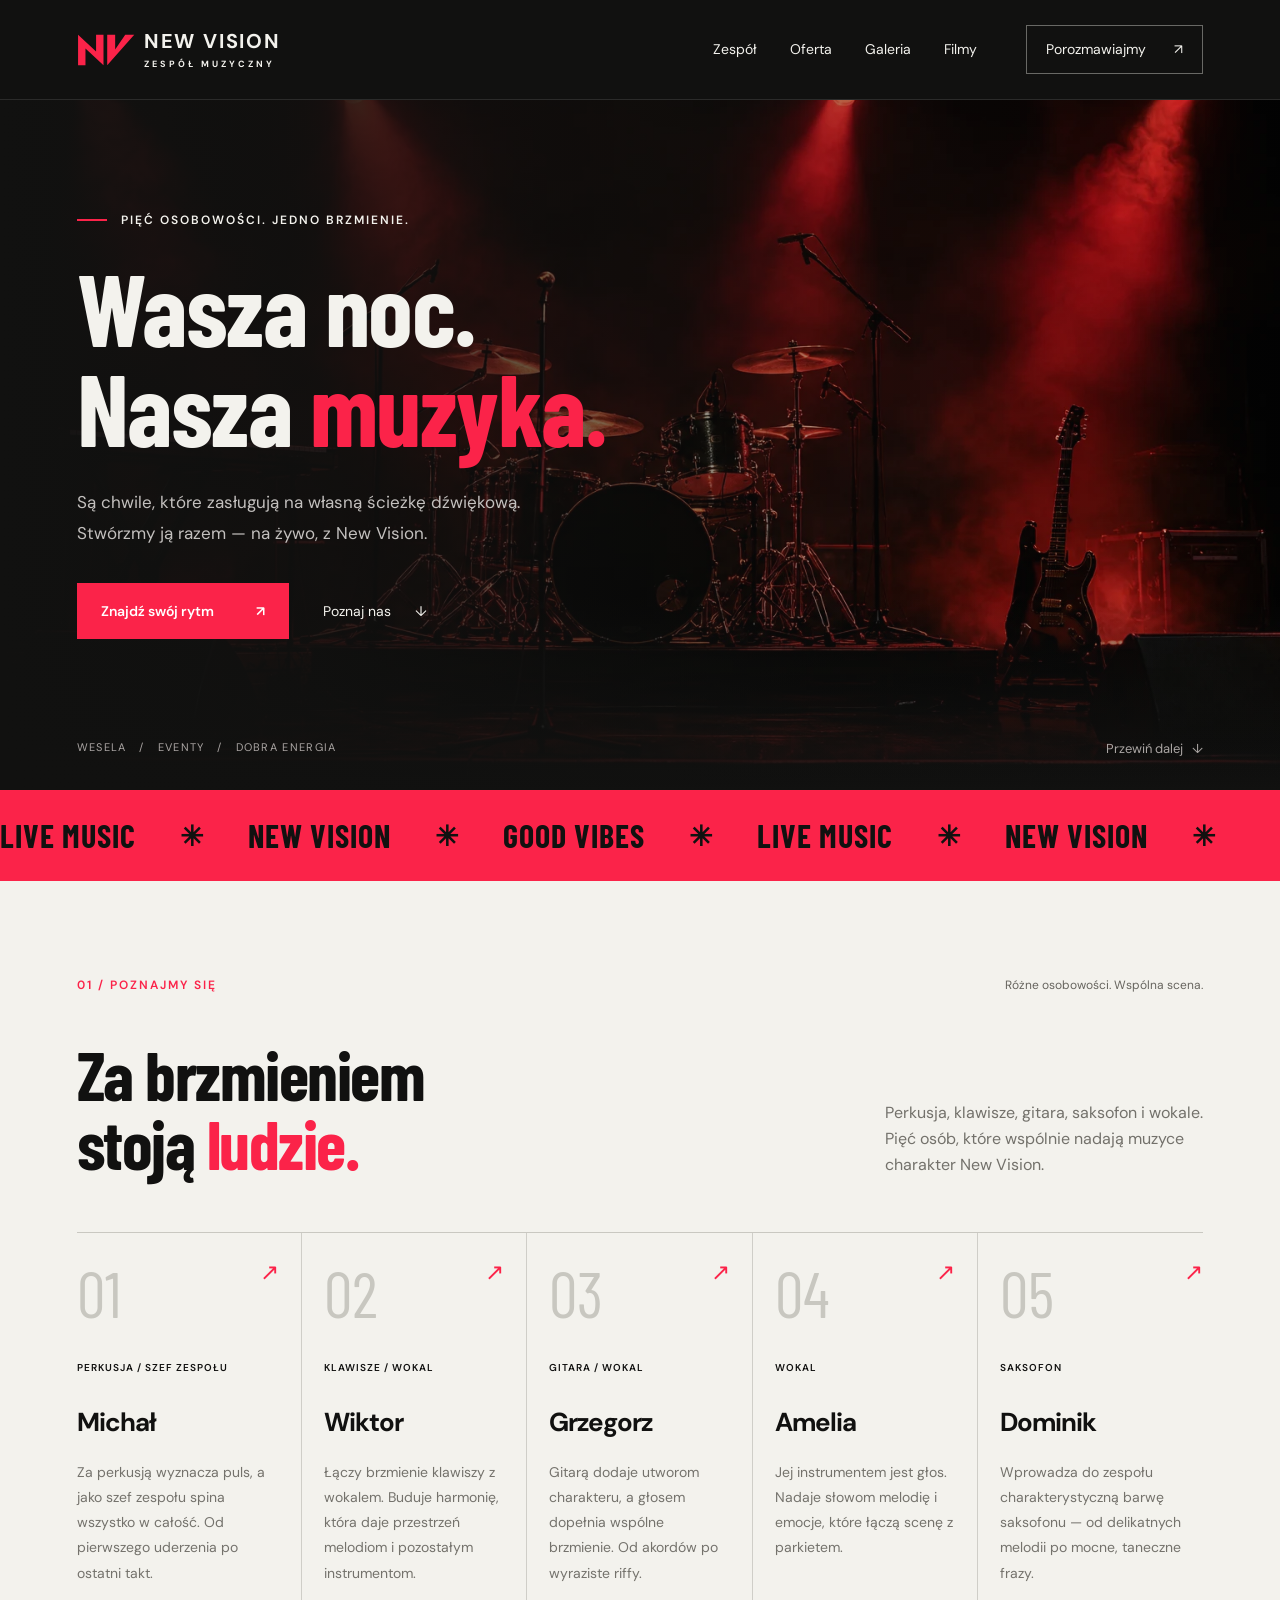
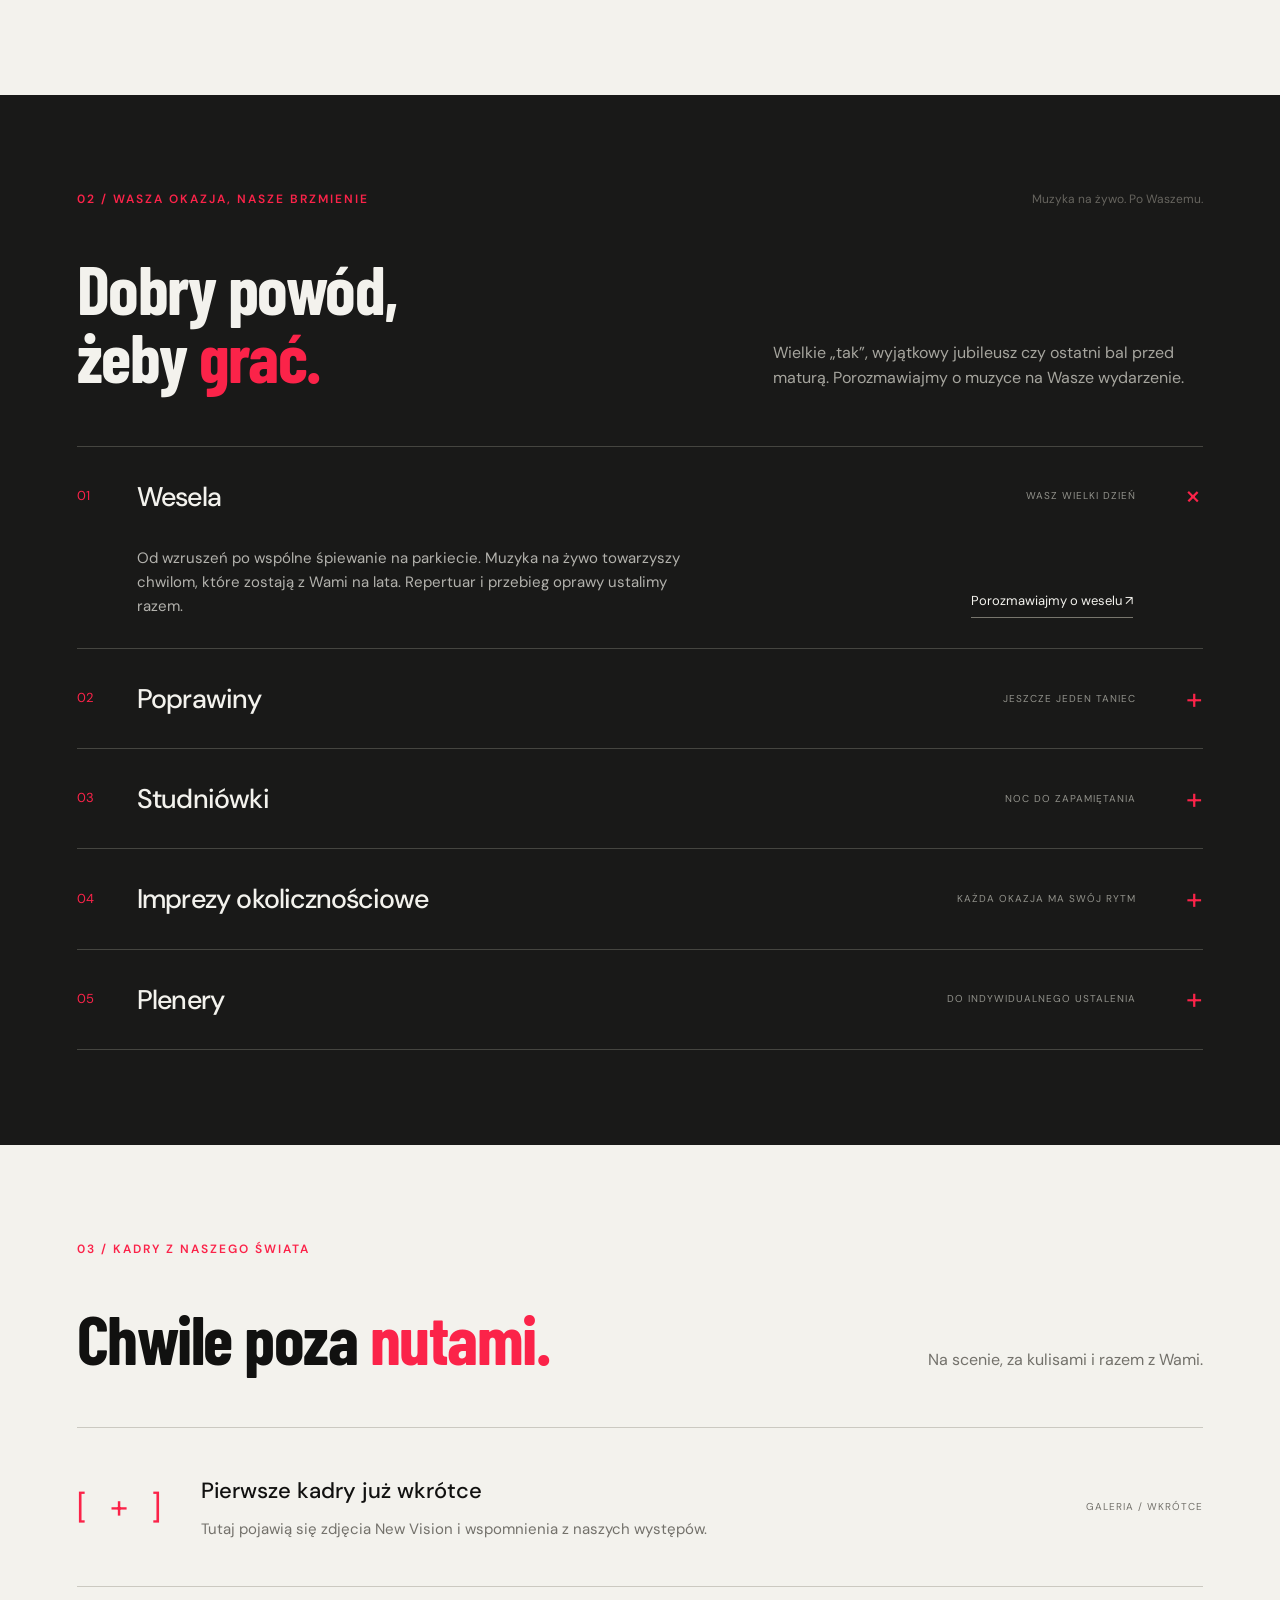
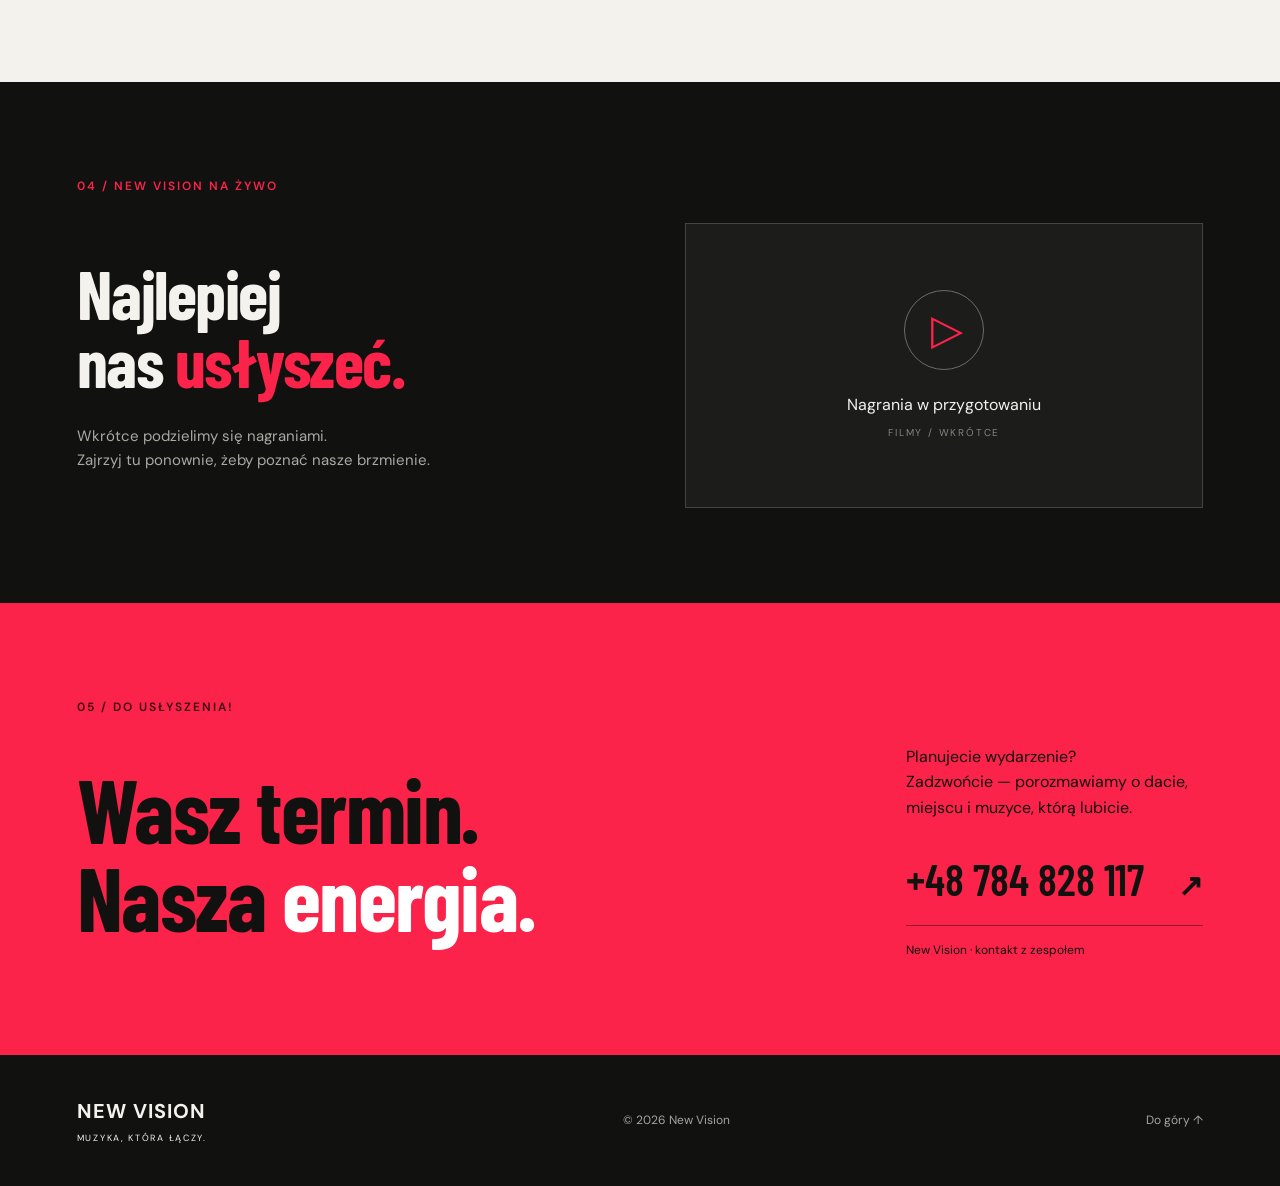
==== nginx/html/newvision/index.html @ 1706fa81 "Update" ====
<!doctype html>
<html lang="pl"><head><meta charset="UTF-8"><meta name="viewport" content="width=device-width,initial-scale=1"><meta name="theme-color" content="#111110"><meta name="description" content="New Vision — pięć osobowości, wspólne brzmienie. Muzyka na żywo na wesela, poprawiny, studniówki i imprezy okolicznościowe."><title>New Vision — Wasza noc. Nasza muzyka.</title><link rel="icon" type="image/svg+xml" href="data:image/svg+xml,%3Csvg xmlns='http://www.w3.org/2000/svg' viewBox='0 0 100 100'%3E%3Crect width='100' height='100' rx='20' fill='%23111110'/%3E%3Cpath d='M15 77V23L46 53V23H59V77L28 47V77ZM64 23H78L68 48L85 23H99L64 77Z' fill='%23ff244b'/%3E%3C/svg%3E"><link rel="stylesheet" href="style.css"></head>
<body><a class="skip" href="#main">Przejdź do treści</a><header><a class="brand" href="#" aria-label="New Vision — strona główna"><svg viewBox="0 0 100 80" aria-hidden="true"><path d="M2 69V11L36 43V11H50V69L16 37V69ZM57 11H72V39L91 11H108L57 69Z"/></svg><span>NEW VISION<small>ZESPÓŁ MUZYCZNY</small></span></a><button class="menu-toggle" aria-expanded="false" aria-controls="navigation">Menu <span>☰</span></button><nav id="navigation"><a href="#zespol">Zespół</a><a href="#oferta">Oferta</a><a href="#galeria">Galeria</a><a href="#filmy">Filmy</a><a class="nav-contact" href="#kontakt">Porozmawiajmy <span>↗</span></a></nav></header>
<main id="main"><section class="hero"><div class="hero-art" aria-hidden="true"></div><div class="hero-content"><p class="eyebrow"><span class="line"></span> PIĘĆ OSOBOWOŚCI. JEDNO BRZMIENIE.</p><h1>Wasza noc.<br>Nasza <em>muzyka.</em></h1><p class="intro">Są chwile, które zasługują na własną ścieżkę dźwiękową.<br>Stwórzmy ją razem — na żywo, z New Vision.</p><div class="hero-actions"><a class="button red" href="#oferta">Znajdź swój rytm <span>↗</span></a><a class="text-link" href="#zespol">Poznaj nas <span>↓</span></a></div></div><div class="hero-bottom"><span>WESELA &nbsp; / &nbsp; EVENTY &nbsp; / &nbsp; DOBRA ENERGIA</span><a href="#zespol">Przewiń dalej &nbsp; ↓</a></div></section>
<div class="ticker" aria-hidden="true"><span>LIVE MUSIC</span><b>✳</b><span>NEW VISION</span><b>✳</b><span>GOOD VIBES</span><b>✳</b><span>LIVE MUSIC</span><b>✳</b><span>NEW VISION</span><b>✳</b></div>
<section id="zespol" class="section light"><div class="section-top"><p class="eyebrow">01 / POZNAJMY SIĘ</p><span class="side-note">Różne osobowości. Wspólna scena.</span></div><div class="section-heading"><h2>Za brzmieniem<br>stoją <em>ludzie.</em></h2><p>Perkusja, klawisze, gitara, saksofon i wokale.<br>Pięć osób, które wspólnie nadają muzyce<br>charakter New Vision.</p></div><div class="members">
<article class="member"><div class="member-number">01<span>↗</span></div><p class="role">PERKUSJA / SZEF ZESPOŁU</p><h3>Michał</h3><p>Za perkusją wyznacza puls, a jako szef zespołu spina wszystko w całość. Od pierwszego uderzenia po ostatni takt.</p></article>
<article class="member"><div class="member-number">02<span>↗</span></div><p class="role">KLAWISZE / WOKAL</p><h3>Wiktor</h3><p>Łączy brzmienie klawiszy z wokalem. Buduje harmonię, która daje przestrzeń melodiom i pozostałym instrumentom.</p></article>
<article class="member"><div class="member-number">03<span>↗</span></div><p class="role">GITARA / WOKAL</p><h3>Grzegorz</h3><p>Gitarą dodaje utworom charakteru, a głosem dopełnia wspólne brzmienie. Od akordów po wyraziste riffy.</p></article>
<article class="member"><div class="member-number">04<span>↗</span></div><p class="role">WOKAL</p><h3>Amelia</h3><p>Jej instrumentem jest głos. Nadaje słowom melodię i emocje, które łączą scenę z parkietem.</p></article>
<article class="member"><div class="member-number">05<span>↗</span></div><p class="role">SAKSOFON</p><h3>Dominik</h3><p>Wprowadza do zespołu charakterystyczną barwę saksofonu — od delikatnych melodii po mocne, taneczne frazy.</p></article>
</div></section><section id="oferta" class="section offer"><div class="section-top"><p class="eyebrow">02 / WASZA OKAZJA, NASZE BRZMIENIE</p><span class="side-note">Muzyka na żywo. Po Waszemu.</span></div><div class="section-heading"><h2>Dobry powód,<br>żeby <em>grać.</em></h2><p>Wielkie „tak”, wyjątkowy jubileusz czy ostatni bal przed maturą. Porozmawiajmy o muzyce na Wasze wydarzenie.</p></div><div class="offer-list">
<details open><summary><span class="offer-no">01</span><h3>Wesela</h3><span class="offer-tag">WASZ WIELKI DZIEŃ</span><span class="plus">+</span></summary><div class="offer-body"><p>Od wzruszeń po wspólne śpiewanie na parkiecie. Muzyka na żywo towarzyszy chwilom, które zostają z Wami na lata. Repertuar i przebieg oprawy ustalimy razem.</p><a href="tel:+48784828117">Porozmawiajmy o weselu ↗</a></div></details>
<details><summary><span class="offer-no">02</span><h3>Poprawiny</h3><span class="offer-tag">JESZCZE JEDEN TANIEC</span><span class="plus">+</span></summary><div class="offer-body"><p>Dobra zabawa nie musi kończyć się po jednej nocy. Przedłużmy weselny klimat muzyką na żywo, w swobodnej atmosferze i w rytmie Waszych gości.</p><a href="tel:+48784828117">Ustalmy szczegóły ↗</a></div></details>
<details><summary><span class="offer-no">03</span><h3>Studniówki</h3><span class="offer-tag">NOC DO ZAPAMIĘTANIA</span><span class="plus">+</span></summary><div class="offer-body"><p>Ten bal zdarza się tylko raz. Zaplanujmy muzyczną oprawę studniówki i wieczór, w którym oficjalne chwile spotykają się z energią parkietu.</p><a href="tel:+48784828117">Zaplanujmy Wasz bal ↗</a></div></details>
<details><summary><span class="offer-no">04</span><h3>Imprezy okolicznościowe</h3><span class="offer-tag">KAŻDA OKAZJA MA SWÓJ RYTM</span><span class="plus">+</span></summary><div class="offer-body"><p>Urodziny, rocznice, jubileusze i spotkania firmowe. Dopasujmy muzyczny charakter wydarzenia do okazji, miejsca i osób, które będą świętować razem z Wami.</p><a href="tel:+48784828117">Opowiedz o swojej imprezie ↗</a></div></details>
<details><summary><span class="offer-no">05</span><h3>Plenery</h3><span class="offer-tag">DO INDYWIDUALNEGO USTALENIA</span><span class="plus">+</span></summary><div class="offer-body"><p>Muzyka pod otwartym niebem? Sprawdźmy możliwości. Udział zespołu, warunki sceniczne i kwestie techniczne ustalamy indywidualnie z organizatorem.</p><a href="tel:+48784828117">Porozmawiajmy o możliwościach ↗</a></div></details>
</div></section>
<section id="galeria" class="section light media-section"><div class="section-top"><p class="eyebrow">03 / KADRY Z NASZEGO ŚWIATA</p></div><div class="section-heading"><h2>Chwile poza <em>nutami.</em></h2><p>Na scenie, za kulisami i razem z Wami.</p></div><div class="media-empty"><span class="media-symbol" aria-hidden="true">[ &nbsp; + &nbsp; ]</span><div><h3>Pierwsze kadry już wkrótce</h3><p>Tutaj pojawią się zdjęcia New Vision i wspomnienia z naszych występów.</p></div><span class="coming">GALERIA / WKRÓTCE</span></div></section>
<section id="filmy" class="section videos"><div class="section-top"><p class="eyebrow">04 / NEW VISION NA ŻYWO</p></div><div class="video-layout"><div><h2>Najlepiej<br>nas <em>usłyszeć.</em></h2><p class="video-copy">Wkrótce podzielimy się nagraniami.<br>Zajrzyj tu ponownie, żeby poznać nasze brzmienie.</p></div><div class="video-empty"><span class="play-symbol" aria-hidden="true">▷</span><p>Nagrania w przygotowaniu</p><span>FILMY / WKRÓTCE</span></div></div></section>
<section id="kontakt" class="section contact"><p class="eyebrow">05 / DO USŁYSZENIA!</p><div class="contact-layout"><h2>Wasz termin.<br>Nasza <span>energia.</span></h2><div><p>Planujecie wydarzenie?<br>Zadzwońcie — porozmawiamy o dacie,<br>miejscu i muzyce, którą lubicie.</p><a class="phone" href="tel:+48784828117">+48 784 828 117 <span>↗</span></a><p class="contact-note">New Vision · kontakt z zespołem</p></div></div></section>
<footer><a class="footer-brand" href="#">NEW VISION<span>MUZYKA, KTÓRA ŁĄCZY.</span></a><p>© <span id="year">2026</span> New Vision</p><a href="#">Do góry ↑</a></footer></main><script src="app.js"></script></body></html>
---- nginx/html/newvision/style.css ----
@import url('https://fonts.googleapis.com/css2?family=Barlow+Condensed:wght@600;700;800&family=DM+Sans:wght@400;500;600;700&display=swap');
:root{--red:#fb2349;--ink:#111110;--paper:#f3f2ed;--muted:#aaa9a5}*{box-sizing:border-box}html{scroll-behavior:smooth;scroll-padding-top:96px}body{margin:0;background:var(--ink);color:var(--paper);font-family:'DM Sans',Arial,sans-serif;font-size:16px;line-height:1.6}a{color:inherit;text-decoration:none}button{font:inherit}a:focus-visible,button:focus-visible{outline:3px solid var(--red);outline-offset:6px}.skip{position:fixed;left:20px;top:-80px;z-index:20;background:white;color:black;padding:12px}.skip:focus{top:10px}header{height:100px;padding:0 6%;display:flex;justify-content:space-between;align-items:center;border-bottom:1px solid #ffffff1c;background:var(--ink);position:relative;z-index:5}.brand{display:flex;align-items:center;gap:14px}.brand svg{width:53px;height:48px;overflow:visible;fill:var(--red)}.brand>span{font-weight:700;font-size:20px;letter-spacing:1.8px;line-height:1.15}.brand small{display:block;font-size:9px;letter-spacing:3px;margin-top:6px}nav{display:flex;gap:33px;align-items:center;font-size:14px}nav a:hover{color:var(--red)}.nav-contact{border:1px solid #696965;padding:12px 19px;margin-left:16px}.nav-contact span{margin-left:24px}.menu-toggle{display:none}.hero{min-height:690px;position:relative;overflow:hidden;display:flex;align-items:center;padding:85px 6% 125px}.hero-art{position:absolute;inset:0;background:radial-gradient(ellipse at 85% 45%,#63101c 0,transparent 60%)}.hero-art:after{content:'';position:absolute;inset:0;background:linear-gradient(90deg,#111110 5%,#111110d9 30%,#11111022 80%),linear-gradient(0deg,#111110,transparent 30%)}.hero-content{position:relative;max-width:920px}.eyebrow{font-size:12px;letter-spacing:2px;font-weight:600;display:flex;align-items:center;gap:14px;margin:0 0 27px}.line{display:inline-block;width:30px;height:2px;background:var(--red)}h1,h2,h3,p{margin-top:0}h1,h2{font-family:'Barlow Condensed','Arial Narrow',Impact,sans-serif;font-weight:700;letter-spacing:-1.5px;line-height:.99}h1{font-size:clamp(64px,7.9vw,120px);margin-bottom:30px}em{font-style:normal;color:var(--red)}.intro{color:#c3c0be;font-size:17px;line-height:1.8;margin-bottom:35px}.hero-actions{display:flex;align-items:center;gap:34px}.button{display:inline-flex;justify-content:space-between;align-items:center;gap:42px;padding:17px 24px;font-size:14px;font-weight:600;transition:background .2s}.red{background:var(--red);color:white}.red:hover{background:#d71336}.text-link{font-size:14px}.text-link span{margin-left:20px}.hero-bottom{position:absolute;bottom:30px;left:6%;right:6%;display:flex;justify-content:space-between;color:#aaa5a3;font-size:11px;letter-spacing:1.3px}.hero-bottom a{letter-spacing:0;font-size:13px}.ticker{display:flex;gap:44px;white-space:nowrap;overflow:hidden;align-items:center;padding:20px 0;background:var(--red);color:var(--ink);font-family:'Barlow Condensed',Impact,sans-serif;font-size:32px;font-weight:700;letter-spacing:1px}.ticker b{font-size:28px}.section{padding:95px 6%}.light{background:var(--paper);color:var(--ink)}.section-top{display:flex;justify-content:space-between;align-items:start}.section-top .eyebrow{color:var(--red)}.side-note{font-size:12px;color:#66645e}.section-heading{display:flex;align-items:end;justify-content:space-between;margin:18px 0 55px;gap:30px}h2{font-size:clamp(46px,5.4vw,78px);margin-bottom:0}.section-heading>p{color:#73716b;font-size:16px;margin:0;max-width:430px}.members{display:grid;grid-template-columns:repeat(5,1fr);border-top:1px solid #c9c8c1}.member{padding:28px 22px 0;border-right:1px solid #cfcec8}.member:first-child{padding-left:0}.member:last-child{border:0;padding-right:0}.member-number{display:flex;justify-content:space-between;font-family:'Barlow Condensed',Impact,sans-serif;font-size:64px;color:#c8c7c0;line-height:1;margin-bottom:35px}.member-number span{font-family:Arial;font-size:23px;color:var(--red)}.role{font-size:10px;letter-spacing:1px;min-height:32px;font-weight:600;margin-bottom:10px}.member h3{font-size:26px;letter-spacing:-1px;margin-bottom:16px}.member>p:last-child{font-size:14px;color:#74726c;line-height:1.8}section[id]{scroll-margin-top:25px}@media(min-width:1600px){header,.hero,.section{padding-left:max(6%,calc((100% - 1400px)/2));padding-right:max(6%,calc((100% - 1400px)/2))}}@media(max-width:950px){nav{gap:18px}.nav-contact{margin-left:0}.members{grid-template-columns:repeat(3,1fr);row-gap:36px}.member:nth-child(3){border:0}.member:nth-child(4){padding-left:0}.section-heading>p br{display:none}.hero{min-height:660px}h1{font-size:90px}}@media(max-width:650px){header{height:80px}.brand>span{font-size:17px}.brand svg{width:43px}.menu-toggle{display:flex;gap:15px;background:none;color:var(--paper);border:0;padding:10px 0;font-size:14px}nav{display:none;position:absolute;top:80px;left:0;right:0;background:#171716;padding:24px 6%;align-items:stretch;gap:22px}nav.open{display:flex;flex-direction:column}.nav-contact{align-self:start}.hero{padding-top:70px;min-height:640px;padding-bottom:110px}.hero .eyebrow{font-size:10px;letter-spacing:1.3px}h1{font-size:clamp(60px,14vw,86px)}.intro{font-size:15px}.intro br{display:none}.hero-actions{gap:25px}.hero-bottom>a{display:none}.hero-bottom{font-size:9px}.section{padding:65px 6%}.side-note{display:none}.section-heading{display:block;margin-top:8px;margin-bottom:35px}.section-heading>p{margin-top:25px;font-size:15px}.members{grid-template-columns:1fr 1fr}.member{padding:24px 15px 0!important}.member:nth-child(odd){padding-left:0!important;border-right:1px solid #cfcec8}.member:nth-child(even){border-right:0}.member:last-child{border:0}.member-number{font-size:52px;margin-bottom:25px}.member h3{font-size:24px}.member>p:last-child{font-size:14px}.ticker{font-size:26px;padding:15px 0;gap:28px}}@media(prefers-reduced-motion:reduce){html{scroll-behavior:auto}*{transition:none!important}}

.hero-art{background-image:url('assets/stage.webp');background-size:cover;background-position:center 57%;}.hero-art:after{background:linear-gradient(90deg,#111110 0%,#111110df 25%,#11111050 65%,#11111022),linear-gradient(0deg,#111110,transparent 28%)}.offer{background:#191918}.offer .section-heading>p{color:#a6a59e}.offer-list{border-top:1px solid #454540}.offer details{border-bottom:1px solid #454540}.offer summary{display:flex;align-items:center;gap:25px;padding:28px 0;list-style:none;cursor:pointer}.offer summary::-webkit-details-marker{display:none}.offer summary:focus-visible{outline:2px solid var(--red);outline-offset:5px}.offer-no{color:var(--red);font-size:13px;width:35px}.offer h3{font-size:27px;margin:0;font-weight:500;letter-spacing:-.8px}.offer-tag{margin-left:auto;color:#92928b;letter-spacing:1px;font-size:10px}.plus{font-size:30px;line-height:1;font-weight:400;margin-left:25px;color:var(--red);transition:transform .2s}.offer details[open] .plus{transform:rotate(45deg)}.offer-body{padding:0 70px 30px 60px;display:flex;justify-content:space-between;gap:50px;align-items:end}.offer-body p{max-width:570px;font-size:15px;color:#b3b2ad;margin:0}.offer-body a{white-space:nowrap;font-size:13px;border-bottom:1px solid #78766d;padding-bottom:5px}.media-empty{border-block:1px solid #cbc9c1;display:flex;align-items:center;padding:45px 0;gap:40px}.media-symbol{font-size:33px;font-weight:400;color:var(--red);white-space:nowrap}.media-empty h3{font-size:22px;font-weight:500;margin-bottom:8px}.media-empty p{font-size:15px;color:#73716b;margin:0;max-width:540px}.coming{font-size:10px;letter-spacing:1px;margin-left:auto;white-space:nowrap;color:#73716b}.video-layout{display:grid;grid-template-columns:1fr 1fr;gap:8%;align-items:center}.video-copy{color:#aaa9a2;font-size:15px;margin:28px 0 0}.video-empty{min-height:285px;border:1px solid #454540;display:flex;flex-direction:column;justify-content:center;align-items:center;background:#1c1c1a}.play-symbol{font-size:42px;line-height:1;border:1px solid #6d6c65;border-radius:50%;width:80px;height:80px;display:grid;place-items:center;color:var(--red);padding-left:5px}.video-empty p{margin:22px 0 7px;font-size:16px}.video-empty>span:last-child{font-size:10px;letter-spacing:1.8px;color:#85857c}.contact{background:var(--red);color:var(--ink)}.contact>.eyebrow{color:#3b0b15}.contact-layout{display:flex;justify-content:space-between;align-items:center;gap:30px}.contact h2{font-size:clamp(60px,7vw,100px)}.contact h2 span{color:white}.contact-layout>div{max-width:440px}.contact-layout p{font-size:16px}.phone{font-family:'Barlow Condensed',Impact,sans-serif;font-size:clamp(29px,3.4vw,47px);font-weight:600;border-bottom:1px solid #11111077;display:block;padding:7px 0 12px}.phone span{margin-left:25px;font-family:Arial;font-size:30px}.contact .contact-note{font-size:12px;margin:15px 0 0}footer{padding:40px 6%;display:flex;justify-content:space-between;align-items:center;gap:30px}footer p,footer>a:last-child{font-size:12px;color:#a6a59e;margin:0}.footer-brand{font-size:20px;letter-spacing:1px;font-weight:700}.footer-brand span{font-size:9px;display:block;letter-spacing:1.7px;font-weight:400;margin-top:4px}@media(max-width:950px){.offer-tag{display:none}.offer-body{display:block}.offer-body a{display:inline-block;margin-top:20px}.plus{margin-left:auto}.contact-layout{align-items:end}.phone span{margin-left:10px}.coming{display:none}}@media(max-width:650px){.hero-art{background-position:62% center}.hero-art:after{background:linear-gradient(90deg,#111110e8,#11111088),linear-gradient(0deg,#111110,transparent 40%)}.offer summary{gap:12px;padding:24px 0}.offer h3{font-size:22px}.offer-no{width:25px}.offer-body{padding:0 5px 25px 37px}.media-empty{align-items:start;gap:22px;padding:30px 0}.media-symbol{font-size:22px}.media-empty h3{font-size:19px}.video-layout{grid-template-columns:1fr;gap:35px}.video-empty{min-height:250px}.contact-layout{display:block}.contact-layout>div{margin-top:35px}.phone{font-size:38px}.contact h2{font-size:64px}footer{flex-wrap:wrap;padding-block:30px}footer p{order:3;flex-basis:100%}}
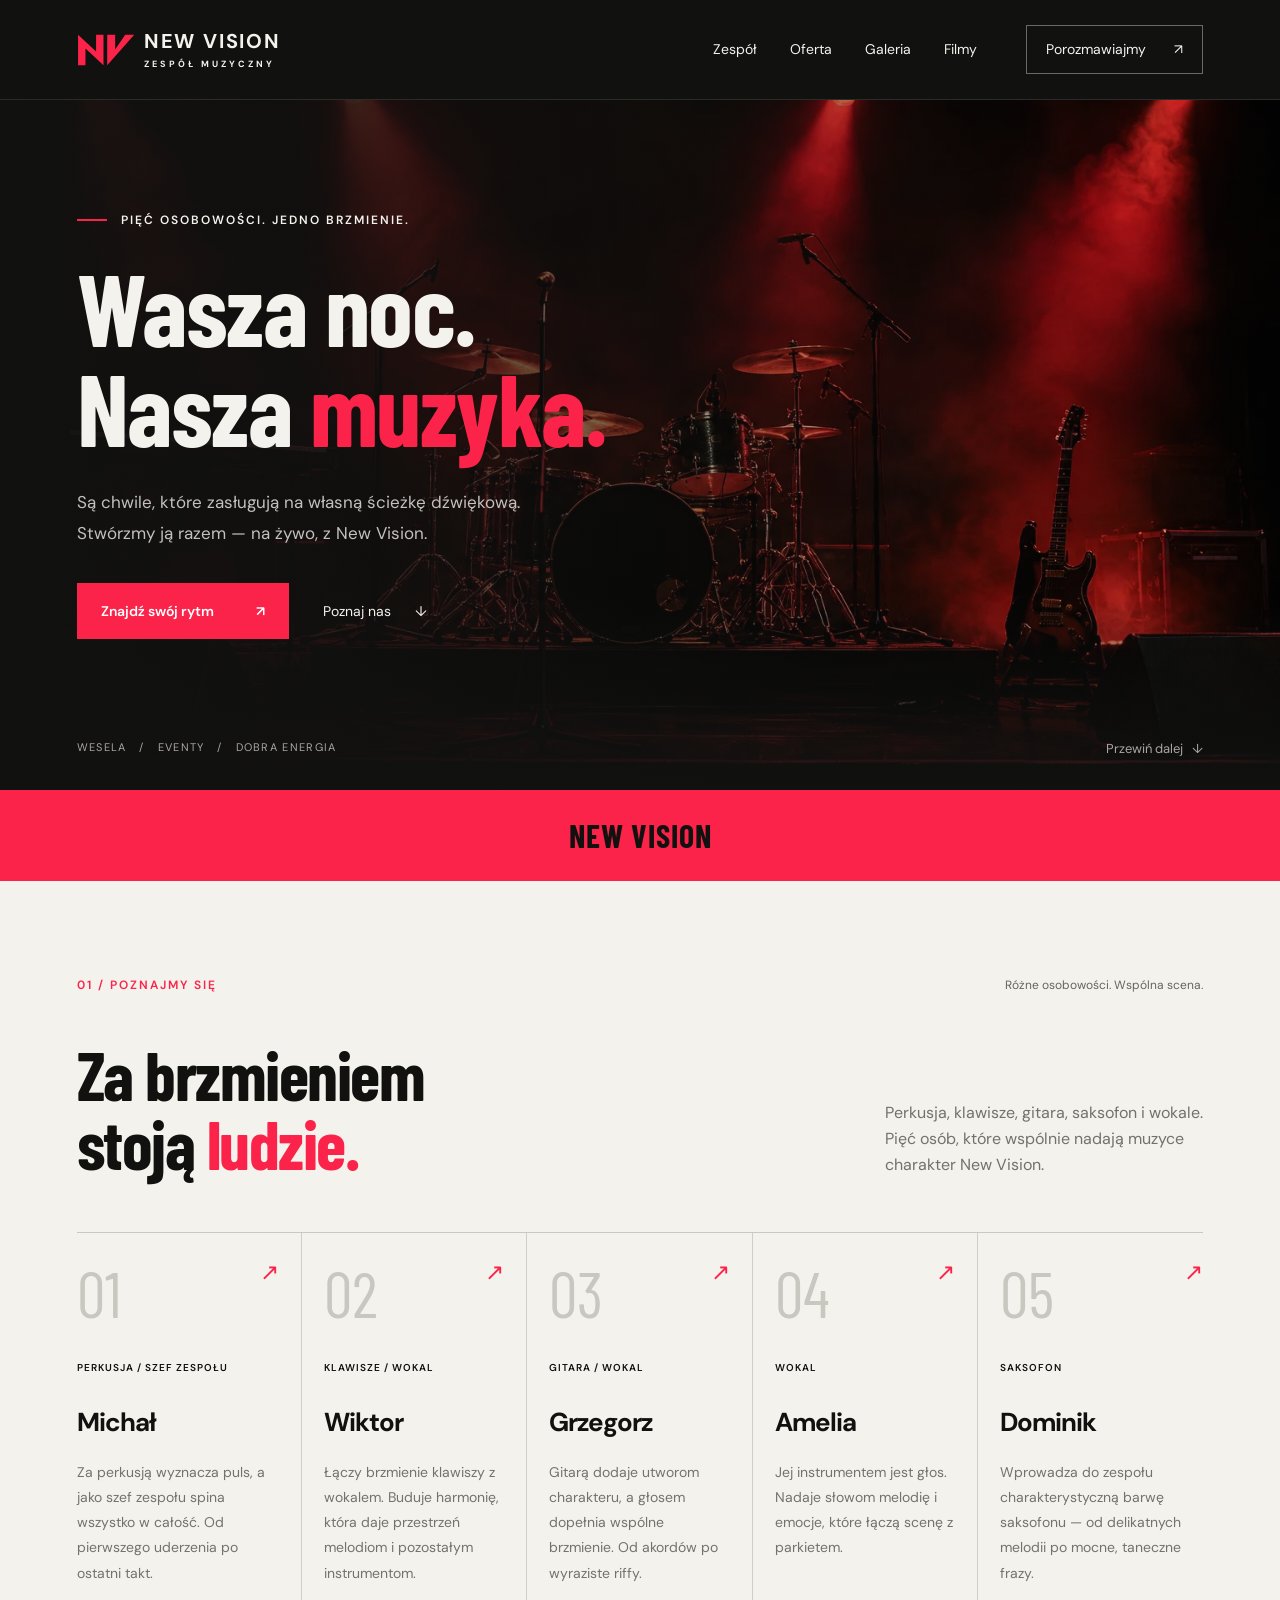
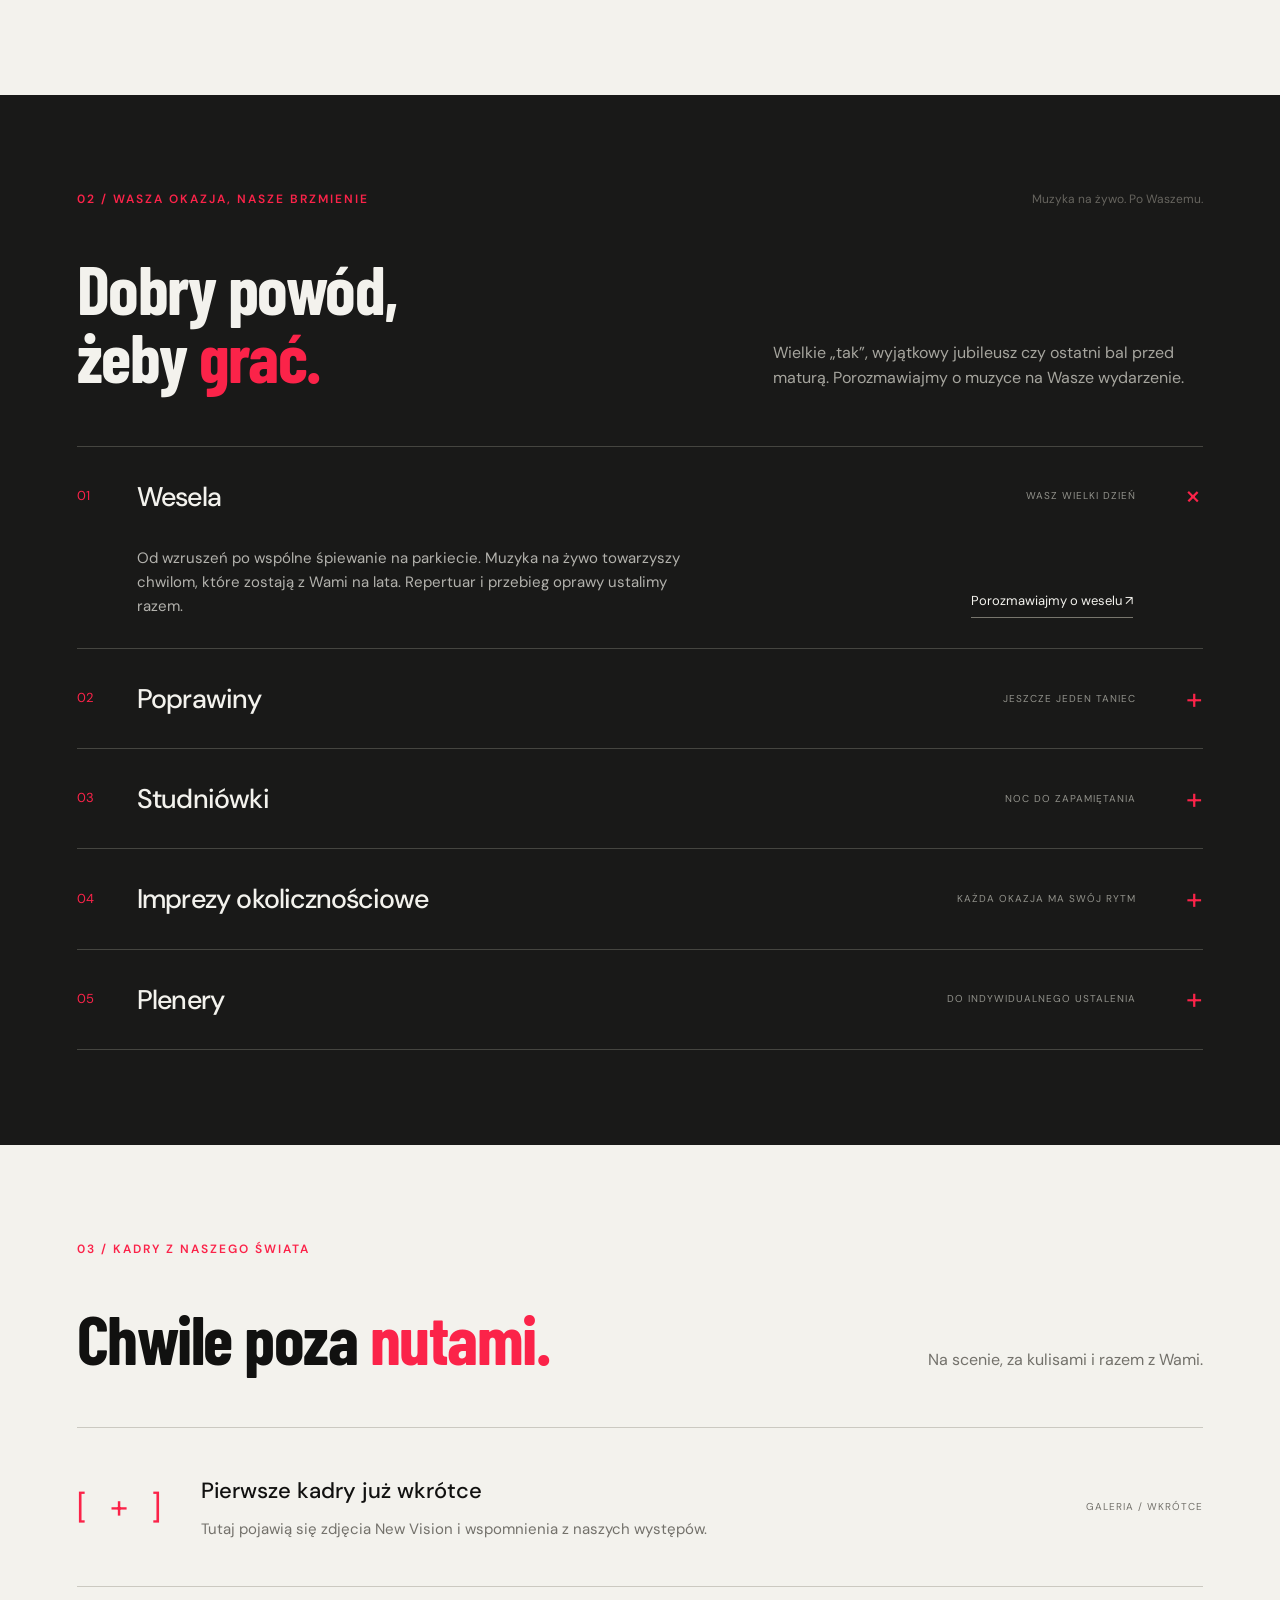
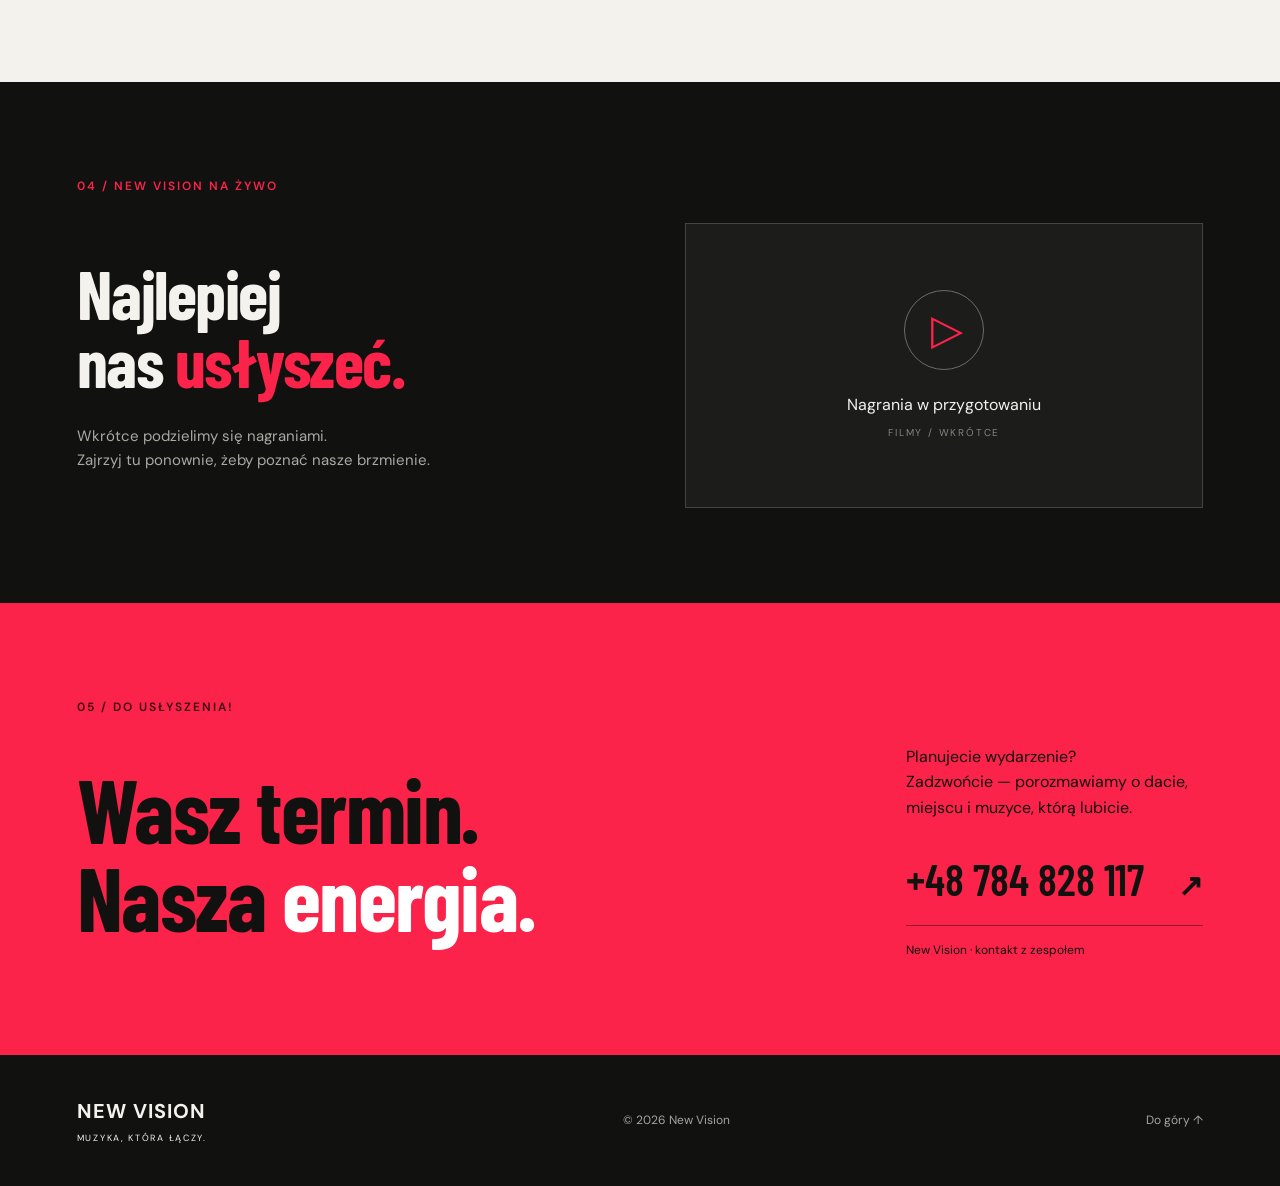
==== commit 9c5a6237: "Update" ====
--- a/nginx/html/newvision/index.html
+++ b/nginx/html/newvision/index.html
@@ -2,7 +2,7 @@
 <html lang="pl"><head><meta charset="UTF-8"><meta name="viewport" content="width=device-width,initial-scale=1"><meta name="theme-color" content="#111110"><meta name="description" content="New Vision — pięć osobowości, wspólne brzmienie. Muzyka na żywo na wesela, poprawiny, studniówki i imprezy okolicznościowe."><title>New Vision — Wasza noc. Nasza muzyka.</title><link rel="icon" type="image/svg+xml" href="data:image/svg+xml,%3Csvg xmlns='http://www.w3.org/2000/svg' viewBox='0 0 100 100'%3E%3Crect width='100' height='100' rx='20' fill='%23111110'/%3E%3Cpath d='M15 77V23L46 53V23H59V77L28 47V77ZM64 23H78L68 48L85 23H99L64 77Z' fill='%23ff244b'/%3E%3C/svg%3E"><link rel="stylesheet" href="style.css"></head>
 <body><a class="skip" href="#main">Przejdź do treści</a><header><a class="brand" href="#" aria-label="New Vision — strona główna"><svg viewBox="0 0 100 80" aria-hidden="true"><path d="M2 69V11L36 43V11H50V69L16 37V69ZM57 11H72V39L91 11H108L57 69Z"/></svg><span>NEW VISION<small>ZESPÓŁ MUZYCZNY</small></span></a><button class="menu-toggle" aria-expanded="false" aria-controls="navigation">Menu <span>☰</span></button><nav id="navigation"><a href="#zespol">Zespół</a><a href="#oferta">Oferta</a><a href="#galeria">Galeria</a><a href="#filmy">Filmy</a><a class="nav-contact" href="#kontakt">Porozmawiajmy <span>↗</span></a></nav></header>
 <main id="main"><section class="hero"><div class="hero-art" aria-hidden="true"></div><div class="hero-content"><p class="eyebrow"><span class="line"></span> PIĘĆ OSOBOWOŚCI. JEDNO BRZMIENIE.</p><h1>Wasza noc.<br>Nasza <em>muzyka.</em></h1><p class="intro">Są chwile, które zasługują na własną ścieżkę dźwiękową.<br>Stwórzmy ją razem — na żywo, z New Vision.</p><div class="hero-actions"><a class="button red" href="#oferta">Znajdź swój rytm <span>↗</span></a><a class="text-link" href="#zespol">Poznaj nas <span>↓</span></a></div></div><div class="hero-bottom"><span>WESELA &nbsp; / &nbsp; EVENTY &nbsp; / &nbsp; DOBRA ENERGIA</span><a href="#zespol">Przewiń dalej &nbsp; ↓</a></div></section>
-<div class="ticker" aria-hidden="true"><span>LIVE MUSIC</span><b>✳</b><span>NEW VISION</span><b>✳</b><span>GOOD VIBES</span><b>✳</b><span>LIVE MUSIC</span><b>✳</b><span>NEW VISION</span><b>✳</b></div>
+<div class="ticker" aria-hidden="true"><span>NEW VISION</span></div>
 <section id="zespol" class="section light"><div class="section-top"><p class="eyebrow">01 / POZNAJMY SIĘ</p><span class="side-note">Różne osobowości. Wspólna scena.</span></div><div class="section-heading"><h2>Za brzmieniem<br>stoją <em>ludzie.</em></h2><p>Perkusja, klawisze, gitara, saksofon i wokale.<br>Pięć osób, które wspólnie nadają muzyce<br>charakter New Vision.</p></div><div class="members">
 <article class="member"><div class="member-number">01<span>↗</span></div><p class="role">PERKUSJA / SZEF ZESPOŁU</p><h3>Michał</h3><p>Za perkusją wyznacza puls, a jako szef zespołu spina wszystko w całość. Od pierwszego uderzenia po ostatni takt.</p></article>
 <article class="member"><div class="member-number">02<span>↗</span></div><p class="role">KLAWISZE / WOKAL</p><h3>Wiktor</h3><p>Łączy brzmienie klawiszy z wokalem. Buduje harmonię, która daje przestrzeń melodiom i pozostałym instrumentom.</p></article>
--- a/nginx/html/newvision/style.css
+++ b/nginx/html/newvision/style.css
@@ -1,4 +1,4 @@
 @import url('https://fonts.googleapis.com/css2?family=Barlow+Condensed:wght@600;700;800&family=DM+Sans:wght@400;500;600;700&display=swap');
-:root{--red:#fb2349;--ink:#111110;--paper:#f3f2ed;--muted:#aaa9a5}*{box-sizing:border-box}html{scroll-behavior:smooth;scroll-padding-top:96px}body{margin:0;background:var(--ink);color:var(--paper);font-family:'DM Sans',Arial,sans-serif;font-size:16px;line-height:1.6}a{color:inherit;text-decoration:none}button{font:inherit}a:focus-visible,button:focus-visible{outline:3px solid var(--red);outline-offset:6px}.skip{position:fixed;left:20px;top:-80px;z-index:20;background:white;color:black;padding:12px}.skip:focus{top:10px}header{height:100px;padding:0 6%;display:flex;justify-content:space-between;align-items:center;border-bottom:1px solid #ffffff1c;background:var(--ink);position:relative;z-index:5}.brand{display:flex;align-items:center;gap:14px}.brand svg{width:53px;height:48px;overflow:visible;fill:var(--red)}.brand>span{font-weight:700;font-size:20px;letter-spacing:1.8px;line-height:1.15}.brand small{display:block;font-size:9px;letter-spacing:3px;margin-top:6px}nav{display:flex;gap:33px;align-items:center;font-size:14px}nav a:hover{color:var(--red)}.nav-contact{border:1px solid #696965;padding:12px 19px;margin-left:16px}.nav-contact span{margin-left:24px}.menu-toggle{display:none}.hero{min-height:690px;position:relative;overflow:hidden;display:flex;align-items:center;padding:85px 6% 125px}.hero-art{position:absolute;inset:0;background:radial-gradient(ellipse at 85% 45%,#63101c 0,transparent 60%)}.hero-art:after{content:'';position:absolute;inset:0;background:linear-gradient(90deg,#111110 5%,#111110d9 30%,#11111022 80%),linear-gradient(0deg,#111110,transparent 30%)}.hero-content{position:relative;max-width:920px}.eyebrow{font-size:12px;letter-spacing:2px;font-weight:600;display:flex;align-items:center;gap:14px;margin:0 0 27px}.line{display:inline-block;width:30px;height:2px;background:var(--red)}h1,h2,h3,p{margin-top:0}h1,h2{font-family:'Barlow Condensed','Arial Narrow',Impact,sans-serif;font-weight:700;letter-spacing:-1.5px;line-height:.99}h1{font-size:clamp(64px,7.9vw,120px);margin-bottom:30px}em{font-style:normal;color:var(--red)}.intro{color:#c3c0be;font-size:17px;line-height:1.8;margin-bottom:35px}.hero-actions{display:flex;align-items:center;gap:34px}.button{display:inline-flex;justify-content:space-between;align-items:center;gap:42px;padding:17px 24px;font-size:14px;font-weight:600;transition:background .2s}.red{background:var(--red);color:white}.red:hover{background:#d71336}.text-link{font-size:14px}.text-link span{margin-left:20px}.hero-bottom{position:absolute;bottom:30px;left:6%;right:6%;display:flex;justify-content:space-between;color:#aaa5a3;font-size:11px;letter-spacing:1.3px}.hero-bottom a{letter-spacing:0;font-size:13px}.ticker{display:flex;gap:44px;white-space:nowrap;overflow:hidden;align-items:center;padding:20px 0;background:var(--red);color:var(--ink);font-family:'Barlow Condensed',Impact,sans-serif;font-size:32px;font-weight:700;letter-spacing:1px}.ticker b{font-size:28px}.section{padding:95px 6%}.light{background:var(--paper);color:var(--ink)}.section-top{display:flex;justify-content:space-between;align-items:start}.section-top .eyebrow{color:var(--red)}.side-note{font-size:12px;color:#66645e}.section-heading{display:flex;align-items:end;justify-content:space-between;margin:18px 0 55px;gap:30px}h2{font-size:clamp(46px,5.4vw,78px);margin-bottom:0}.section-heading>p{color:#73716b;font-size:16px;margin:0;max-width:430px}.members{display:grid;grid-template-columns:repeat(5,1fr);border-top:1px solid #c9c8c1}.member{padding:28px 22px 0;border-right:1px solid #cfcec8}.member:first-child{padding-left:0}.member:last-child{border:0;padding-right:0}.member-number{display:flex;justify-content:space-between;font-family:'Barlow Condensed',Impact,sans-serif;font-size:64px;color:#c8c7c0;line-height:1;margin-bottom:35px}.member-number span{font-family:Arial;font-size:23px;color:var(--red)}.role{font-size:10px;letter-spacing:1px;min-height:32px;font-weight:600;margin-bottom:10px}.member h3{font-size:26px;letter-spacing:-1px;margin-bottom:16px}.member>p:last-child{font-size:14px;color:#74726c;line-height:1.8}section[id]{scroll-margin-top:25px}@media(min-width:1600px){header,.hero,.section{padding-left:max(6%,calc((100% - 1400px)/2));padding-right:max(6%,calc((100% - 1400px)/2))}}@media(max-width:950px){nav{gap:18px}.nav-contact{margin-left:0}.members{grid-template-columns:repeat(3,1fr);row-gap:36px}.member:nth-child(3){border:0}.member:nth-child(4){padding-left:0}.section-heading>p br{display:none}.hero{min-height:660px}h1{font-size:90px}}@media(max-width:650px){header{height:80px}.brand>span{font-size:17px}.brand svg{width:43px}.menu-toggle{display:flex;gap:15px;background:none;color:var(--paper);border:0;padding:10px 0;font-size:14px}nav{display:none;position:absolute;top:80px;left:0;right:0;background:#171716;padding:24px 6%;align-items:stretch;gap:22px}nav.open{display:flex;flex-direction:column}.nav-contact{align-self:start}.hero{padding-top:70px;min-height:640px;padding-bottom:110px}.hero .eyebrow{font-size:10px;letter-spacing:1.3px}h1{font-size:clamp(60px,14vw,86px)}.intro{font-size:15px}.intro br{display:none}.hero-actions{gap:25px}.hero-bottom>a{display:none}.hero-bottom{font-size:9px}.section{padding:65px 6%}.side-note{display:none}.section-heading{display:block;margin-top:8px;margin-bottom:35px}.section-heading>p{margin-top:25px;font-size:15px}.members{grid-template-columns:1fr 1fr}.member{padding:24px 15px 0!important}.member:nth-child(odd){padding-left:0!important;border-right:1px solid #cfcec8}.member:nth-child(even){border-right:0}.member:last-child{border:0}.member-number{font-size:52px;margin-bottom:25px}.member h3{font-size:24px}.member>p:last-child{font-size:14px}.ticker{font-size:26px;padding:15px 0;gap:28px}}@media(prefers-reduced-motion:reduce){html{scroll-behavior:auto}*{transition:none!important}}
+:root{--red:#fb2349;--ink:#111110;--paper:#f3f2ed;--muted:#aaa9a5}*{box-sizing:border-box}html{scroll-behavior:smooth;scroll-padding-top:96px}body{margin:0;background:var(--ink);color:var(--paper);font-family:'DM Sans',Arial,sans-serif;font-size:16px;line-height:1.6}a{color:inherit;text-decoration:none}button{font:inherit}a:focus-visible,button:focus-visible{outline:3px solid var(--red);outline-offset:6px}.skip{position:fixed;left:20px;top:-80px;z-index:20;background:white;color:black;padding:12px}.skip:focus{top:10px}header{height:100px;padding:0 6%;display:flex;justify-content:space-between;align-items:center;border-bottom:1px solid #ffffff1c;background:var(--ink);position:relative;z-index:5}.brand{display:flex;align-items:center;gap:14px}.brand svg{width:53px;height:48px;overflow:visible;fill:var(--red)}.brand>span{font-weight:700;font-size:20px;letter-spacing:1.8px;line-height:1.15}.brand small{display:block;font-size:9px;letter-spacing:3px;margin-top:6px}nav{display:flex;gap:33px;align-items:center;font-size:14px}nav a:hover{color:var(--red)}.nav-contact{border:1px solid #696965;padding:12px 19px;margin-left:16px}.nav-contact span{margin-left:24px}.menu-toggle{display:none}.hero{min-height:690px;position:relative;overflow:hidden;display:flex;align-items:center;padding:85px 6% 125px}.hero-art{position:absolute;inset:0;background:radial-gradient(ellipse at 85% 45%,#63101c 0,transparent 60%)}.hero-art:after{content:'';position:absolute;inset:0;background:linear-gradient(90deg,#111110 5%,#111110d9 30%,#11111022 80%),linear-gradient(0deg,#111110,transparent 30%)}.hero-content{position:relative;max-width:920px}.eyebrow{font-size:12px;letter-spacing:2px;font-weight:600;display:flex;align-items:center;gap:14px;margin:0 0 27px}.line{display:inline-block;width:30px;height:2px;background:var(--red)}h1,h2,h3,p{margin-top:0}h1,h2{font-family:'Barlow Condensed','Arial Narrow',Impact,sans-serif;font-weight:700;letter-spacing:-1.5px;line-height:.99}h1{font-size:clamp(64px,7.9vw,120px);margin-bottom:30px}em{font-style:normal;color:var(--red)}.intro{color:#c3c0be;font-size:17px;line-height:1.8;margin-bottom:35px}.hero-actions{display:flex;align-items:center;gap:34px}.button{display:inline-flex;justify-content:space-between;align-items:center;gap:42px;padding:17px 24px;font-size:14px;font-weight:600;transition:background .2s}.red{background:var(--red);color:white}.red:hover{background:#d71336}.text-link{font-size:14px}.text-link span{margin-left:20px}.hero-bottom{position:absolute;bottom:30px;left:6%;right:6%;display:flex;justify-content:space-between;color:#aaa5a3;font-size:11px;letter-spacing:1.3px}.hero-bottom a{letter-spacing:0;font-size:13px}.ticker{display:flex;justify-content:center;gap:44px;white-space:nowrap;overflow:hidden;align-items:center;padding:20px 0;background:var(--red);color:var(--ink);font-family:'Barlow Condensed',Impact,sans-serif;font-size:32px;font-weight:700;letter-spacing:1px}.ticker b{font-size:28px}.section{padding:95px 6%}.light{background:var(--paper);color:var(--ink)}.section-top{display:flex;justify-content:space-between;align-items:start}.section-top .eyebrow{color:var(--red)}.side-note{font-size:12px;color:#66645e}.section-heading{display:flex;align-items:end;justify-content:space-between;margin:18px 0 55px;gap:30px}h2{font-size:clamp(46px,5.4vw,78px);margin-bottom:0}.section-heading>p{color:#73716b;font-size:16px;margin:0;max-width:430px}.members{display:grid;grid-template-columns:repeat(5,1fr);border-top:1px solid #c9c8c1}.member{padding:28px 22px 0;border-right:1px solid #cfcec8}.member:first-child{padding-left:0}.member:last-child{border:0;padding-right:0}.member-number{display:flex;justify-content:space-between;font-family:'Barlow Condensed',Impact,sans-serif;font-size:64px;color:#c8c7c0;line-height:1;margin-bottom:35px}.member-number span{font-family:Arial;font-size:23px;color:var(--red)}.role{font-size:10px;letter-spacing:1px;min-height:32px;font-weight:600;margin-bottom:10px}.member h3{font-size:26px;letter-spacing:-1px;margin-bottom:16px}.member>p:last-child{font-size:14px;color:#74726c;line-height:1.8}section[id]{scroll-margin-top:25px}@media(min-width:1600px){header,.hero,.section{padding-left:max(6%,calc((100% - 1400px)/2));padding-right:max(6%,calc((100% - 1400px)/2))}}@media(max-width:950px){nav{gap:18px}.nav-contact{margin-left:0}.members{grid-template-columns:repeat(3,1fr);row-gap:36px}.member:nth-child(3){border:0}.member:nth-child(4){padding-left:0}.section-heading>p br{display:none}.hero{min-height:660px}h1{font-size:90px}}@media(max-width:650px){header{height:80px}.brand>span{font-size:17px}.brand svg{width:43px}.menu-toggle{display:flex;gap:15px;background:none;color:var(--paper);border:0;padding:10px 0;font-size:14px}nav{display:none;position:absolute;top:80px;left:0;right:0;background:#171716;padding:24px 6%;align-items:stretch;gap:22px}nav.open{display:flex;flex-direction:column}.nav-contact{align-self:start}.hero{padding-top:70px;min-height:640px;padding-bottom:110px}.hero .eyebrow{font-size:10px;letter-spacing:1.3px}h1{font-size:clamp(60px,14vw,86px)}.intro{font-size:15px}.intro br{display:none}.hero-actions{gap:25px}.hero-bottom>a{display:none}.hero-bottom{font-size:9px}.section{padding:65px 6%}.side-note{display:none}.section-heading{display:block;margin-top:8px;margin-bottom:35px}.section-heading>p{margin-top:25px;font-size:15px}.members{grid-template-columns:1fr 1fr}.member{padding:24px 15px 0!important}.member:nth-child(odd){padding-left:0!important;border-right:1px solid #cfcec8}.member:nth-child(even){border-right:0}.member:last-child{border:0}.member-number{font-size:52px;margin-bottom:25px}.member h3{font-size:24px}.member>p:last-child{font-size:14px}.ticker{font-size:26px;padding:15px 0;gap:28px}}@media(prefers-reduced-motion:reduce){html{scroll-behavior:auto}*{transition:none!important}}
 
 .hero-art{background-image:url('assets/stage.webp');background-size:cover;background-position:center 57%;}.hero-art:after{background:linear-gradient(90deg,#111110 0%,#111110df 25%,#11111050 65%,#11111022),linear-gradient(0deg,#111110,transparent 28%)}.offer{background:#191918}.offer .section-heading>p{color:#a6a59e}.offer-list{border-top:1px solid #454540}.offer details{border-bottom:1px solid #454540}.offer summary{display:flex;align-items:center;gap:25px;padding:28px 0;list-style:none;cursor:pointer}.offer summary::-webkit-details-marker{display:none}.offer summary:focus-visible{outline:2px solid var(--red);outline-offset:5px}.offer-no{color:var(--red);font-size:13px;width:35px}.offer h3{font-size:27px;margin:0;font-weight:500;letter-spacing:-.8px}.offer-tag{margin-left:auto;color:#92928b;letter-spacing:1px;font-size:10px}.plus{font-size:30px;line-height:1;font-weight:400;margin-left:25px;color:var(--red);transition:transform .2s}.offer details[open] .plus{transform:rotate(45deg)}.offer-body{padding:0 70px 30px 60px;display:flex;justify-content:space-between;gap:50px;align-items:end}.offer-body p{max-width:570px;font-size:15px;color:#b3b2ad;margin:0}.offer-body a{white-space:nowrap;font-size:13px;border-bottom:1px solid #78766d;padding-bottom:5px}.media-empty{border-block:1px solid #cbc9c1;display:flex;align-items:center;padding:45px 0;gap:40px}.media-symbol{font-size:33px;font-weight:400;color:var(--red);white-space:nowrap}.media-empty h3{font-size:22px;font-weight:500;margin-bottom:8px}.media-empty p{font-size:15px;color:#73716b;margin:0;max-width:540px}.coming{font-size:10px;letter-spacing:1px;margin-left:auto;white-space:nowrap;color:#73716b}.video-layout{display:grid;grid-template-columns:1fr 1fr;gap:8%;align-items:center}.video-copy{color:#aaa9a2;font-size:15px;margin:28px 0 0}.video-empty{min-height:285px;border:1px solid #454540;display:flex;flex-direction:column;justify-content:center;align-items:center;background:#1c1c1a}.play-symbol{font-size:42px;line-height:1;border:1px solid #6d6c65;border-radius:50%;width:80px;height:80px;display:grid;place-items:center;color:var(--red);padding-left:5px}.video-empty p{margin:22px 0 7px;font-size:16px}.video-empty>span:last-child{font-size:10px;letter-spacing:1.8px;color:#85857c}.contact{background:var(--red);color:var(--ink)}.contact>.eyebrow{color:#3b0b15}.contact-layout{display:flex;justify-content:space-between;align-items:center;gap:30px}.contact h2{font-size:clamp(60px,7vw,100px)}.contact h2 span{color:white}.contact-layout>div{max-width:440px}.contact-layout p{font-size:16px}.phone{font-family:'Barlow Condensed',Impact,sans-serif;font-size:clamp(29px,3.4vw,47px);font-weight:600;border-bottom:1px solid #11111077;display:block;padding:7px 0 12px}.phone span{margin-left:25px;font-family:Arial;font-size:30px}.contact .contact-note{font-size:12px;margin:15px 0 0}footer{padding:40px 6%;display:flex;justify-content:space-between;align-items:center;gap:30px}footer p,footer>a:last-child{font-size:12px;color:#a6a59e;margin:0}.footer-brand{font-size:20px;letter-spacing:1px;font-weight:700}.footer-brand span{font-size:9px;display:block;letter-spacing:1.7px;font-weight:400;margin-top:4px}@media(max-width:950px){.offer-tag{display:none}.offer-body{display:block}.offer-body a{display:inline-block;margin-top:20px}.plus{margin-left:auto}.contact-layout{align-items:end}.phone span{margin-left:10px}.coming{display:none}}@media(max-width:650px){.hero-art{background-position:62% center}.hero-art:after{background:linear-gradient(90deg,#111110e8,#11111088),linear-gradient(0deg,#111110,transparent 40%)}.offer summary{gap:12px;padding:24px 0}.offer h3{font-size:22px}.offer-no{width:25px}.offer-body{padding:0 5px 25px 37px}.media-empty{align-items:start;gap:22px;padding:30px 0}.media-symbol{font-size:22px}.media-empty h3{font-size:19px}.video-layout{grid-template-columns:1fr;gap:35px}.video-empty{min-height:250px}.contact-layout{display:block}.contact-layout>div{margin-top:35px}.phone{font-size:38px}.contact h2{font-size:64px}footer{flex-wrap:wrap;padding-block:30px}footer p{order:3;flex-basis:100%}}
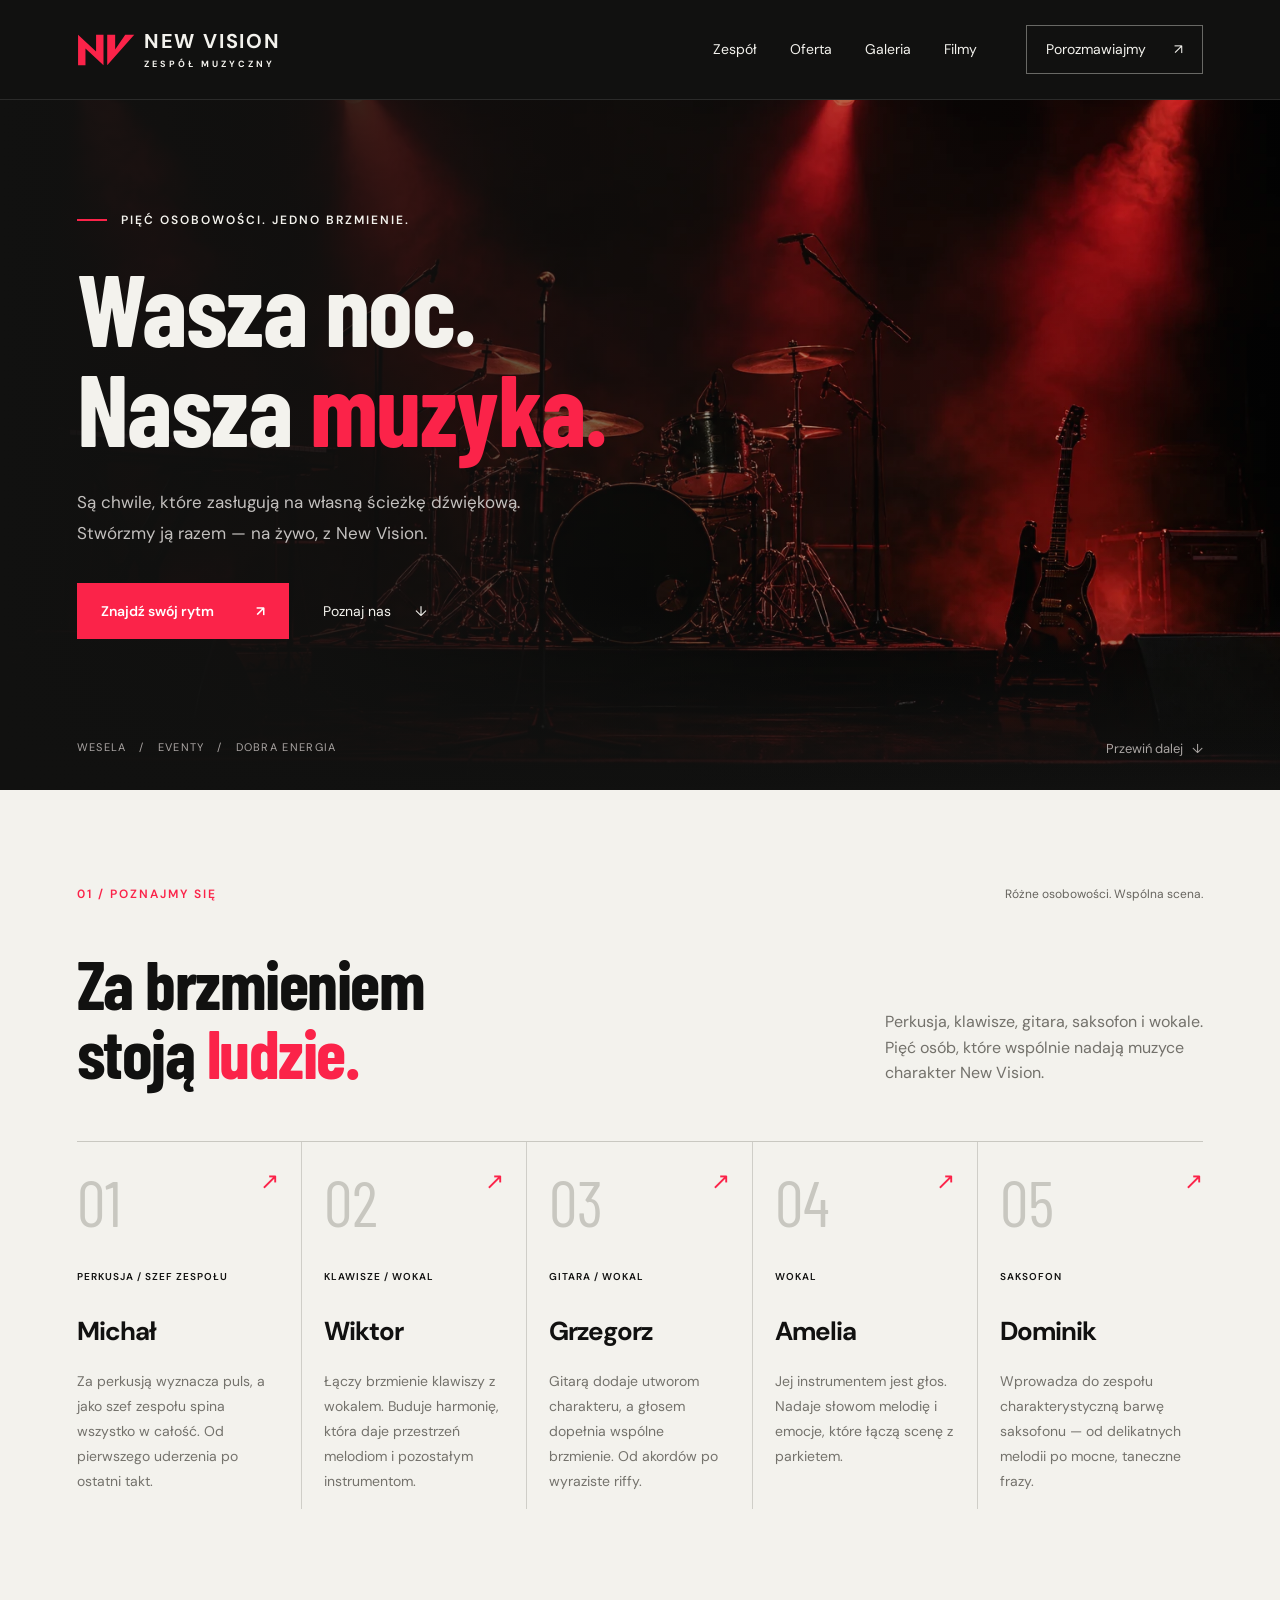
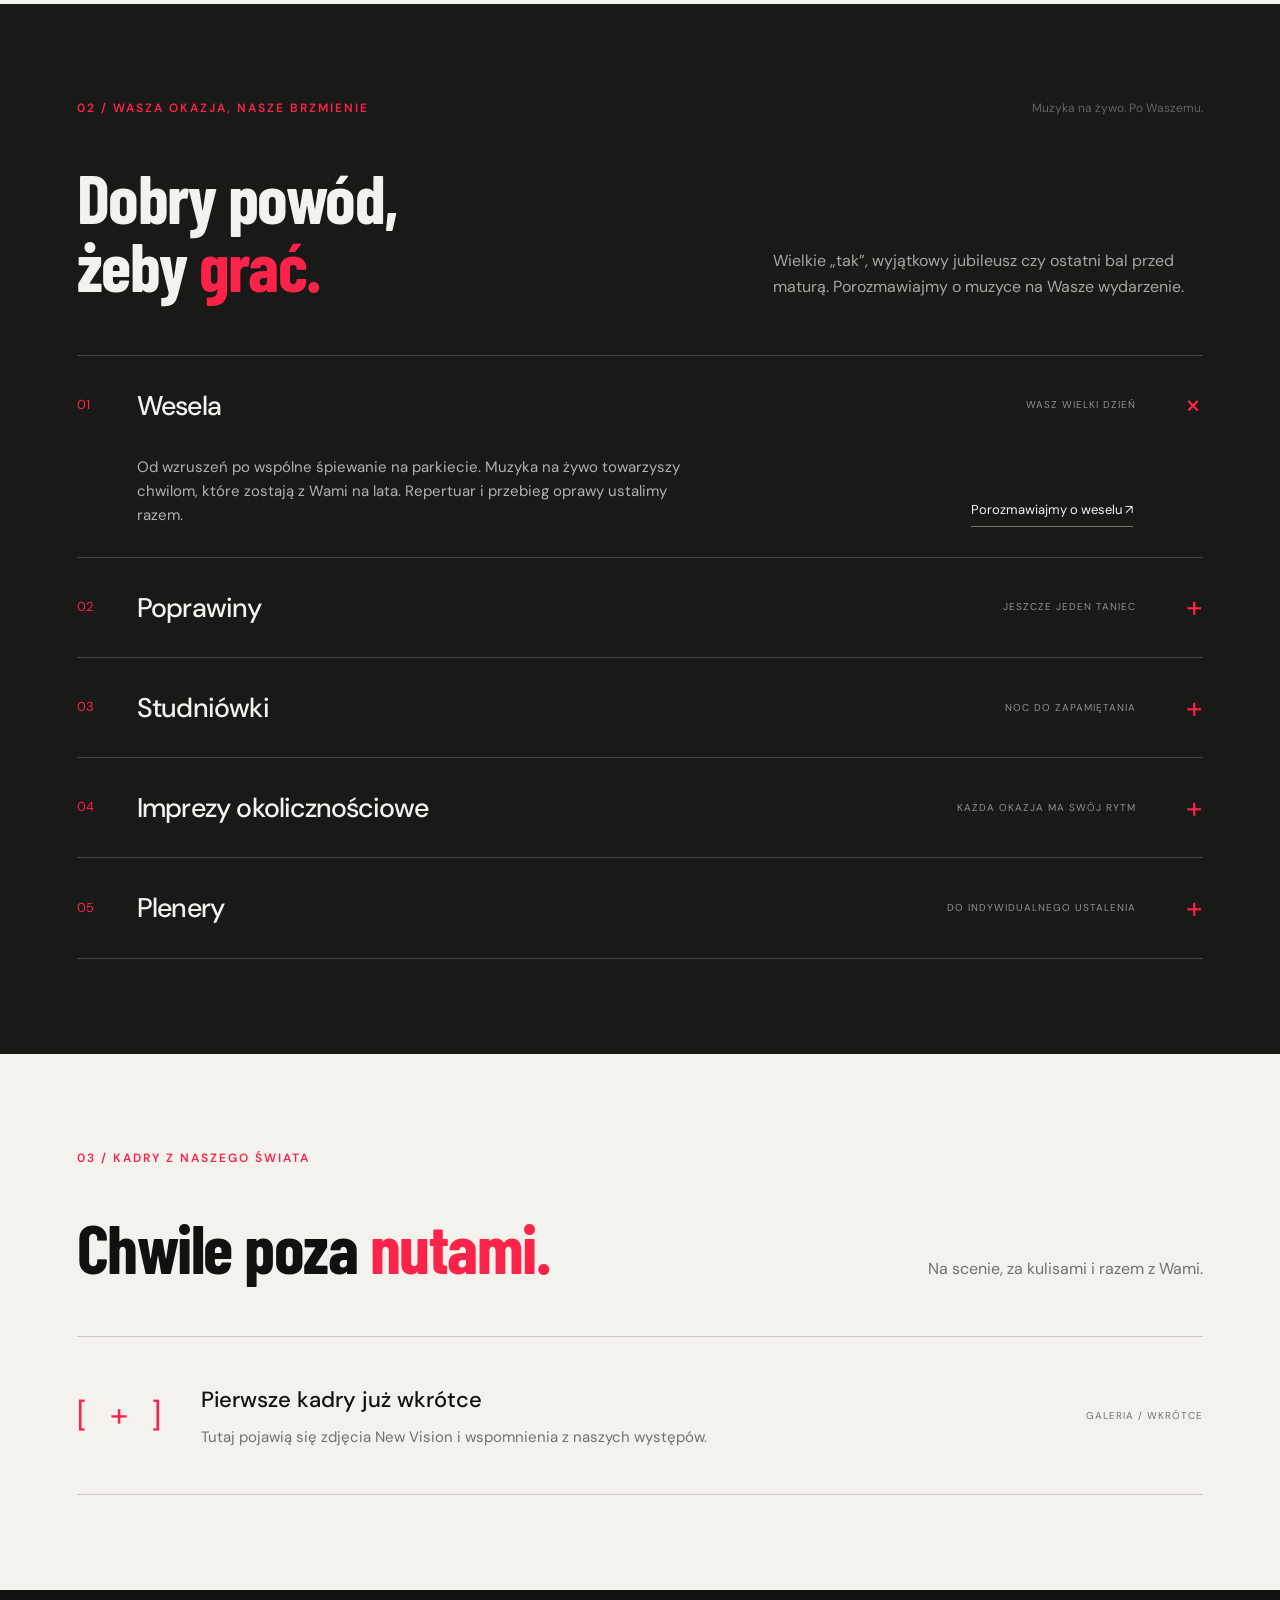
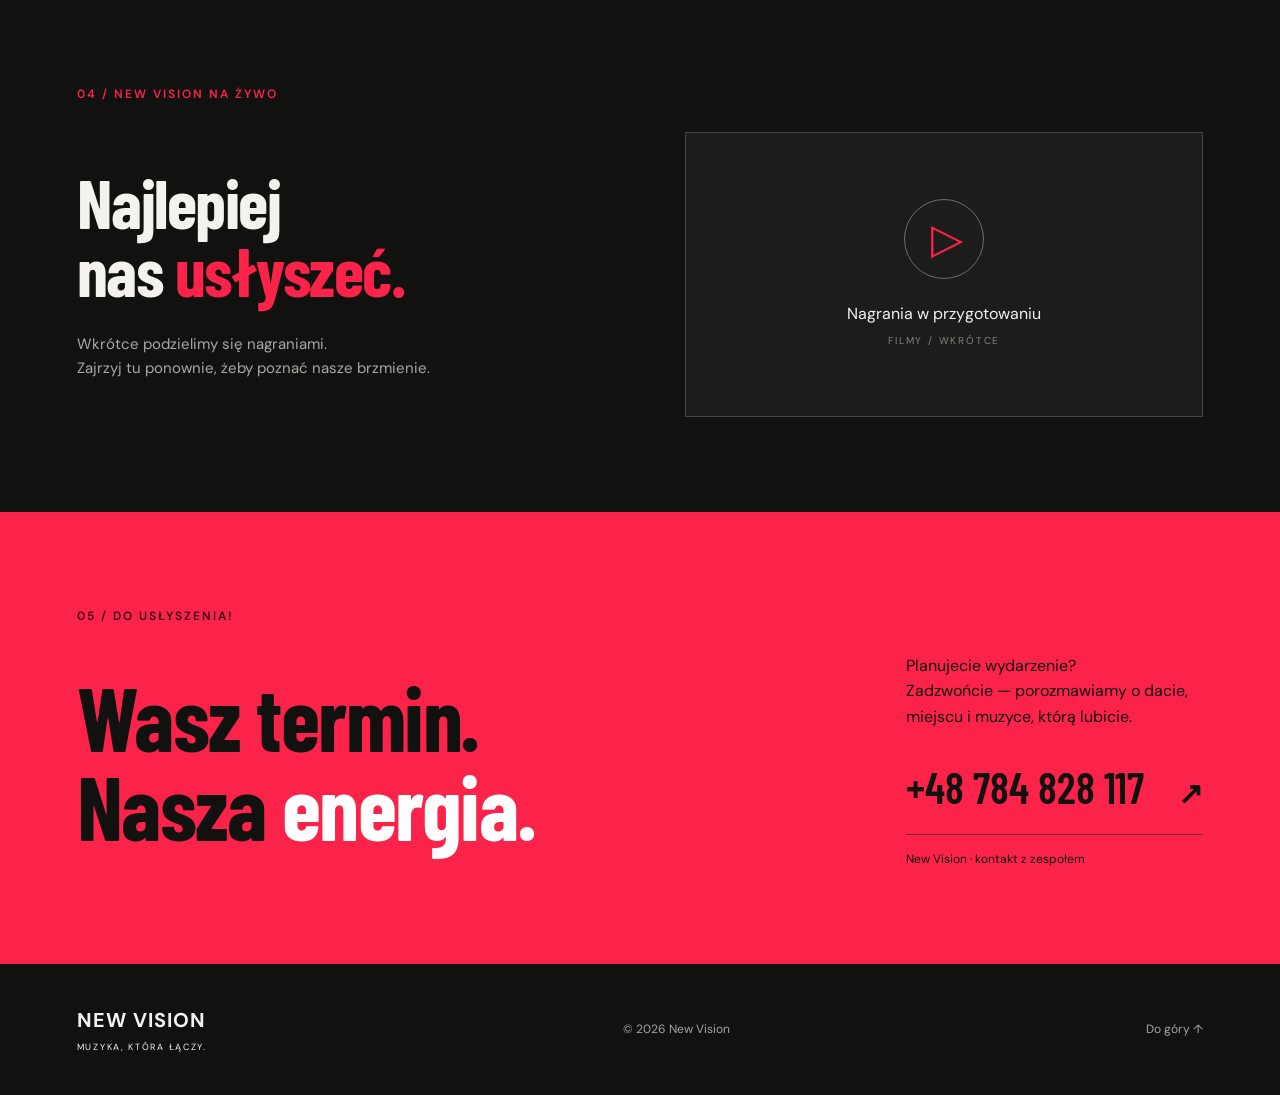
==== commit 512e875d: "Update" ====
--- a/nginx/html/newvision/index.html
+++ b/nginx/html/newvision/index.html
@@ -2,7 +2,6 @@
 <html lang="pl"><head><meta charset="UTF-8"><meta name="viewport" content="width=device-width,initial-scale=1"><meta name="theme-color" content="#111110"><meta name="description" content="New Vision — pięć osobowości, wspólne brzmienie. Muzyka na żywo na wesela, poprawiny, studniówki i imprezy okolicznościowe."><title>New Vision — Wasza noc. Nasza muzyka.</title><link rel="icon" type="image/svg+xml" href="data:image/svg+xml,%3Csvg xmlns='http://www.w3.org/2000/svg' viewBox='0 0 100 100'%3E%3Crect width='100' height='100' rx='20' fill='%23111110'/%3E%3Cpath d='M15 77V23L46 53V23H59V77L28 47V77ZM64 23H78L68 48L85 23H99L64 77Z' fill='%23ff244b'/%3E%3C/svg%3E"><link rel="stylesheet" href="style.css"></head>
 <body><a class="skip" href="#main">Przejdź do treści</a><header><a class="brand" href="#" aria-label="New Vision — strona główna"><svg viewBox="0 0 100 80" aria-hidden="true"><path d="M2 69V11L36 43V11H50V69L16 37V69ZM57 11H72V39L91 11H108L57 69Z"/></svg><span>NEW VISION<small>ZESPÓŁ MUZYCZNY</small></span></a><button class="menu-toggle" aria-expanded="false" aria-controls="navigation">Menu <span>☰</span></button><nav id="navigation"><a href="#zespol">Zespół</a><a href="#oferta">Oferta</a><a href="#galeria">Galeria</a><a href="#filmy">Filmy</a><a class="nav-contact" href="#kontakt">Porozmawiajmy <span>↗</span></a></nav></header>
 <main id="main"><section class="hero"><div class="hero-art" aria-hidden="true"></div><div class="hero-content"><p class="eyebrow"><span class="line"></span> PIĘĆ OSOBOWOŚCI. JEDNO BRZMIENIE.</p><h1>Wasza noc.<br>Nasza <em>muzyka.</em></h1><p class="intro">Są chwile, które zasługują na własną ścieżkę dźwiękową.<br>Stwórzmy ją razem — na żywo, z New Vision.</p><div class="hero-actions"><a class="button red" href="#oferta">Znajdź swój rytm <span>↗</span></a><a class="text-link" href="#zespol">Poznaj nas <span>↓</span></a></div></div><div class="hero-bottom"><span>WESELA &nbsp; / &nbsp; EVENTY &nbsp; / &nbsp; DOBRA ENERGIA</span><a href="#zespol">Przewiń dalej &nbsp; ↓</a></div></section>
-<div class="ticker" aria-hidden="true"><span>NEW VISION</span></div>
 <section id="zespol" class="section light"><div class="section-top"><p class="eyebrow">01 / POZNAJMY SIĘ</p><span class="side-note">Różne osobowości. Wspólna scena.</span></div><div class="section-heading"><h2>Za brzmieniem<br>stoją <em>ludzie.</em></h2><p>Perkusja, klawisze, gitara, saksofon i wokale.<br>Pięć osób, które wspólnie nadają muzyce<br>charakter New Vision.</p></div><div class="members">
 <article class="member"><div class="member-number">01<span>↗</span></div><p class="role">PERKUSJA / SZEF ZESPOŁU</p><h3>Michał</h3><p>Za perkusją wyznacza puls, a jako szef zespołu spina wszystko w całość. Od pierwszego uderzenia po ostatni takt.</p></article>
 <article class="member"><div class="member-number">02<span>↗</span></div><p class="role">KLAWISZE / WOKAL</p><h3>Wiktor</h3><p>Łączy brzmienie klawiszy z wokalem. Buduje harmonię, która daje przestrzeń melodiom i pozostałym instrumentom.</p></article>
--- a/nginx/html/newvision/style.css
+++ b/nginx/html/newvision/style.css
@@ -1,4 +1,4 @@
 @import url('https://fonts.googleapis.com/css2?family=Barlow+Condensed:wght@600;700;800&family=DM+Sans:wght@400;500;600;700&display=swap');
-:root{--red:#fb2349;--ink:#111110;--paper:#f3f2ed;--muted:#aaa9a5}*{box-sizing:border-box}html{scroll-behavior:smooth;scroll-padding-top:96px}body{margin:0;background:var(--ink);color:var(--paper);font-family:'DM Sans',Arial,sans-serif;font-size:16px;line-height:1.6}a{color:inherit;text-decoration:none}button{font:inherit}a:focus-visible,button:focus-visible{outline:3px solid var(--red);outline-offset:6px}.skip{position:fixed;left:20px;top:-80px;z-index:20;background:white;color:black;padding:12px}.skip:focus{top:10px}header{height:100px;padding:0 6%;display:flex;justify-content:space-between;align-items:center;border-bottom:1px solid #ffffff1c;background:var(--ink);position:relative;z-index:5}.brand{display:flex;align-items:center;gap:14px}.brand svg{width:53px;height:48px;overflow:visible;fill:var(--red)}.brand>span{font-weight:700;font-size:20px;letter-spacing:1.8px;line-height:1.15}.brand small{display:block;font-size:9px;letter-spacing:3px;margin-top:6px}nav{display:flex;gap:33px;align-items:center;font-size:14px}nav a:hover{color:var(--red)}.nav-contact{border:1px solid #696965;padding:12px 19px;margin-left:16px}.nav-contact span{margin-left:24px}.menu-toggle{display:none}.hero{min-height:690px;position:relative;overflow:hidden;display:flex;align-items:center;padding:85px 6% 125px}.hero-art{position:absolute;inset:0;background:radial-gradient(ellipse at 85% 45%,#63101c 0,transparent 60%)}.hero-art:after{content:'';position:absolute;inset:0;background:linear-gradient(90deg,#111110 5%,#111110d9 30%,#11111022 80%),linear-gradient(0deg,#111110,transparent 30%)}.hero-content{position:relative;max-width:920px}.eyebrow{font-size:12px;letter-spacing:2px;font-weight:600;display:flex;align-items:center;gap:14px;margin:0 0 27px}.line{display:inline-block;width:30px;height:2px;background:var(--red)}h1,h2,h3,p{margin-top:0}h1,h2{font-family:'Barlow Condensed','Arial Narrow',Impact,sans-serif;font-weight:700;letter-spacing:-1.5px;line-height:.99}h1{font-size:clamp(64px,7.9vw,120px);margin-bottom:30px}em{font-style:normal;color:var(--red)}.intro{color:#c3c0be;font-size:17px;line-height:1.8;margin-bottom:35px}.hero-actions{display:flex;align-items:center;gap:34px}.button{display:inline-flex;justify-content:space-between;align-items:center;gap:42px;padding:17px 24px;font-size:14px;font-weight:600;transition:background .2s}.red{background:var(--red);color:white}.red:hover{background:#d71336}.text-link{font-size:14px}.text-link span{margin-left:20px}.hero-bottom{position:absolute;bottom:30px;left:6%;right:6%;display:flex;justify-content:space-between;color:#aaa5a3;font-size:11px;letter-spacing:1.3px}.hero-bottom a{letter-spacing:0;font-size:13px}.ticker{display:flex;justify-content:center;gap:44px;white-space:nowrap;overflow:hidden;align-items:center;padding:20px 0;background:var(--red);color:var(--ink);font-family:'Barlow Condensed',Impact,sans-serif;font-size:32px;font-weight:700;letter-spacing:1px}.ticker b{font-size:28px}.section{padding:95px 6%}.light{background:var(--paper);color:var(--ink)}.section-top{display:flex;justify-content:space-between;align-items:start}.section-top .eyebrow{color:var(--red)}.side-note{font-size:12px;color:#66645e}.section-heading{display:flex;align-items:end;justify-content:space-between;margin:18px 0 55px;gap:30px}h2{font-size:clamp(46px,5.4vw,78px);margin-bottom:0}.section-heading>p{color:#73716b;font-size:16px;margin:0;max-width:430px}.members{display:grid;grid-template-columns:repeat(5,1fr);border-top:1px solid #c9c8c1}.member{padding:28px 22px 0;border-right:1px solid #cfcec8}.member:first-child{padding-left:0}.member:last-child{border:0;padding-right:0}.member-number{display:flex;justify-content:space-between;font-family:'Barlow Condensed',Impact,sans-serif;font-size:64px;color:#c8c7c0;line-height:1;margin-bottom:35px}.member-number span{font-family:Arial;font-size:23px;color:var(--red)}.role{font-size:10px;letter-spacing:1px;min-height:32px;font-weight:600;margin-bottom:10px}.member h3{font-size:26px;letter-spacing:-1px;margin-bottom:16px}.member>p:last-child{font-size:14px;color:#74726c;line-height:1.8}section[id]{scroll-margin-top:25px}@media(min-width:1600px){header,.hero,.section{padding-left:max(6%,calc((100% - 1400px)/2));padding-right:max(6%,calc((100% - 1400px)/2))}}@media(max-width:950px){nav{gap:18px}.nav-contact{margin-left:0}.members{grid-template-columns:repeat(3,1fr);row-gap:36px}.member:nth-child(3){border:0}.member:nth-child(4){padding-left:0}.section-heading>p br{display:none}.hero{min-height:660px}h1{font-size:90px}}@media(max-width:650px){header{height:80px}.brand>span{font-size:17px}.brand svg{width:43px}.menu-toggle{display:flex;gap:15px;background:none;color:var(--paper);border:0;padding:10px 0;font-size:14px}nav{display:none;position:absolute;top:80px;left:0;right:0;background:#171716;padding:24px 6%;align-items:stretch;gap:22px}nav.open{display:flex;flex-direction:column}.nav-contact{align-self:start}.hero{padding-top:70px;min-height:640px;padding-bottom:110px}.hero .eyebrow{font-size:10px;letter-spacing:1.3px}h1{font-size:clamp(60px,14vw,86px)}.intro{font-size:15px}.intro br{display:none}.hero-actions{gap:25px}.hero-bottom>a{display:none}.hero-bottom{font-size:9px}.section{padding:65px 6%}.side-note{display:none}.section-heading{display:block;margin-top:8px;margin-bottom:35px}.section-heading>p{margin-top:25px;font-size:15px}.members{grid-template-columns:1fr 1fr}.member{padding:24px 15px 0!important}.member:nth-child(odd){padding-left:0!important;border-right:1px solid #cfcec8}.member:nth-child(even){border-right:0}.member:last-child{border:0}.member-number{font-size:52px;margin-bottom:25px}.member h3{font-size:24px}.member>p:last-child{font-size:14px}.ticker{font-size:26px;padding:15px 0;gap:28px}}@media(prefers-reduced-motion:reduce){html{scroll-behavior:auto}*{transition:none!important}}
+:root{--red:#fb2349;--ink:#111110;--paper:#f3f2ed;--muted:#aaa9a5}*{box-sizing:border-box}html{scroll-behavior:smooth;scroll-padding-top:96px}body{margin:0;background:var(--ink);color:var(--paper);font-family:'DM Sans',Arial,sans-serif;font-size:16px;line-height:1.6}a{color:inherit;text-decoration:none}button{font:inherit}a:focus-visible,button:focus-visible{outline:3px solid var(--red);outline-offset:6px}.skip{position:fixed;left:20px;top:-80px;z-index:20;background:white;color:black;padding:12px}.skip:focus{top:10px}header{height:100px;padding:0 6%;display:flex;justify-content:space-between;align-items:center;border-bottom:1px solid #ffffff1c;background:var(--ink);position:relative;z-index:5}.brand{display:flex;align-items:center;gap:14px}.brand svg{width:53px;height:48px;overflow:visible;fill:var(--red)}.brand>span{font-weight:700;font-size:20px;letter-spacing:1.8px;line-height:1.15}.brand small{display:block;font-size:9px;letter-spacing:3px;margin-top:6px}nav{display:flex;gap:33px;align-items:center;font-size:14px}nav a:hover{color:var(--red)}.nav-contact{border:1px solid #696965;padding:12px 19px;margin-left:16px}.nav-contact span{margin-left:24px}.menu-toggle{display:none}.hero{min-height:690px;position:relative;overflow:hidden;display:flex;align-items:center;padding:85px 6% 125px}.hero-art{position:absolute;inset:0;background:radial-gradient(ellipse at 85% 45%,#63101c 0,transparent 60%)}.hero-art:after{content:'';position:absolute;inset:0;background:linear-gradient(90deg,#111110 5%,#111110d9 30%,#11111022 80%),linear-gradient(0deg,#111110,transparent 30%)}.hero-content{position:relative;max-width:920px}.eyebrow{font-size:12px;letter-spacing:2px;font-weight:600;display:flex;align-items:center;gap:14px;margin:0 0 27px}.line{display:inline-block;width:30px;height:2px;background:var(--red)}h1,h2,h3,p{margin-top:0}h1,h2{font-family:'Barlow Condensed','Arial Narrow',Impact,sans-serif;font-weight:700;letter-spacing:-1.5px;line-height:.99}h1{font-size:clamp(64px,7.9vw,120px);margin-bottom:30px}em{font-style:normal;color:var(--red)}.intro{color:#c3c0be;font-size:17px;line-height:1.8;margin-bottom:35px}.hero-actions{display:flex;align-items:center;gap:34px}.button{display:inline-flex;justify-content:space-between;align-items:center;gap:42px;padding:17px 24px;font-size:14px;font-weight:600;transition:background .2s}.red{background:var(--red);color:white}.red:hover{background:#d71336}.text-link{font-size:14px}.text-link span{margin-left:20px}.hero-bottom{position:absolute;bottom:30px;left:6%;right:6%;display:flex;justify-content:space-between;color:#aaa5a3;font-size:11px;letter-spacing:1.3px}.hero-bottom a{letter-spacing:0;font-size:13px}.section{padding:95px 6%}.light{background:var(--paper);color:var(--ink)}.section-top{display:flex;justify-content:space-between;align-items:start}.section-top .eyebrow{color:var(--red)}.side-note{font-size:12px;color:#66645e}.section-heading{display:flex;align-items:end;justify-content:space-between;margin:18px 0 55px;gap:30px}h2{font-size:clamp(46px,5.4vw,78px);margin-bottom:0}.section-heading>p{color:#73716b;font-size:16px;margin:0;max-width:430px}.members{display:grid;grid-template-columns:repeat(5,1fr);border-top:1px solid #c9c8c1}.member{padding:28px 22px 0;border-right:1px solid #cfcec8}.member:first-child{padding-left:0}.member:last-child{border:0;padding-right:0}.member-number{display:flex;justify-content:space-between;font-family:'Barlow Condensed',Impact,sans-serif;font-size:64px;color:#c8c7c0;line-height:1;margin-bottom:35px}.member-number span{font-family:Arial;font-size:23px;color:var(--red)}.role{font-size:10px;letter-spacing:1px;min-height:32px;font-weight:600;margin-bottom:10px}.member h3{font-size:26px;letter-spacing:-1px;margin-bottom:16px}.member>p:last-child{font-size:14px;color:#74726c;line-height:1.8}section[id]{scroll-margin-top:25px}@media(min-width:1600px){header,.hero,.section{padding-left:max(6%,calc((100% - 1400px)/2));padding-right:max(6%,calc((100% - 1400px)/2))}}@media(max-width:950px){nav{gap:18px}.nav-contact{margin-left:0}.members{grid-template-columns:repeat(3,1fr);row-gap:36px}.member:nth-child(3){border:0}.member:nth-child(4){padding-left:0}.section-heading>p br{display:none}.hero{min-height:660px}h1{font-size:90px}}@media(max-width:650px){header{height:80px}.brand>span{font-size:17px}.brand svg{width:43px}.menu-toggle{display:flex;gap:15px;background:none;color:var(--paper);border:0;padding:10px 0;font-size:14px}nav{display:none;position:absolute;top:80px;left:0;right:0;background:#171716;padding:24px 6%;align-items:stretch;gap:22px}nav.open{display:flex;flex-direction:column}.nav-contact{align-self:start}.hero{padding-top:70px;min-height:640px;padding-bottom:110px}.hero .eyebrow{font-size:10px;letter-spacing:1.3px}h1{font-size:clamp(60px,14vw,86px)}.intro{font-size:15px}.intro br{display:none}.hero-actions{gap:25px}.hero-bottom>a{display:none}.hero-bottom{font-size:9px}.section{padding:65px 6%}.side-note{display:none}.section-heading{display:block;margin-top:8px;margin-bottom:35px}.section-heading>p{margin-top:25px;font-size:15px}.members{grid-template-columns:1fr 1fr}.member{padding:24px 15px 0!important}.member:nth-child(odd){padding-left:0!important;border-right:1px solid #cfcec8}.member:nth-child(even){border-right:0}.member:last-child{border:0}.member-number{font-size:52px;margin-bottom:25px}.member h3{font-size:24px}.member>p:last-child{font-size:14px}}@media(prefers-reduced-motion:reduce){html{scroll-behavior:auto}*{transition:none!important}}
 
 .hero-art{background-image:url('assets/stage.webp');background-size:cover;background-position:center 57%;}.hero-art:after{background:linear-gradient(90deg,#111110 0%,#111110df 25%,#11111050 65%,#11111022),linear-gradient(0deg,#111110,transparent 28%)}.offer{background:#191918}.offer .section-heading>p{color:#a6a59e}.offer-list{border-top:1px solid #454540}.offer details{border-bottom:1px solid #454540}.offer summary{display:flex;align-items:center;gap:25px;padding:28px 0;list-style:none;cursor:pointer}.offer summary::-webkit-details-marker{display:none}.offer summary:focus-visible{outline:2px solid var(--red);outline-offset:5px}.offer-no{color:var(--red);font-size:13px;width:35px}.offer h3{font-size:27px;margin:0;font-weight:500;letter-spacing:-.8px}.offer-tag{margin-left:auto;color:#92928b;letter-spacing:1px;font-size:10px}.plus{font-size:30px;line-height:1;font-weight:400;margin-left:25px;color:var(--red);transition:transform .2s}.offer details[open] .plus{transform:rotate(45deg)}.offer-body{padding:0 70px 30px 60px;display:flex;justify-content:space-between;gap:50px;align-items:end}.offer-body p{max-width:570px;font-size:15px;color:#b3b2ad;margin:0}.offer-body a{white-space:nowrap;font-size:13px;border-bottom:1px solid #78766d;padding-bottom:5px}.media-empty{border-block:1px solid #cbc9c1;display:flex;align-items:center;padding:45px 0;gap:40px}.media-symbol{font-size:33px;font-weight:400;color:var(--red);white-space:nowrap}.media-empty h3{font-size:22px;font-weight:500;margin-bottom:8px}.media-empty p{font-size:15px;color:#73716b;margin:0;max-width:540px}.coming{font-size:10px;letter-spacing:1px;margin-left:auto;white-space:nowrap;color:#73716b}.video-layout{display:grid;grid-template-columns:1fr 1fr;gap:8%;align-items:center}.video-copy{color:#aaa9a2;font-size:15px;margin:28px 0 0}.video-empty{min-height:285px;border:1px solid #454540;display:flex;flex-direction:column;justify-content:center;align-items:center;background:#1c1c1a}.play-symbol{font-size:42px;line-height:1;border:1px solid #6d6c65;border-radius:50%;width:80px;height:80px;display:grid;place-items:center;color:var(--red);padding-left:5px}.video-empty p{margin:22px 0 7px;font-size:16px}.video-empty>span:last-child{font-size:10px;letter-spacing:1.8px;color:#85857c}.contact{background:var(--red);color:var(--ink)}.contact>.eyebrow{color:#3b0b15}.contact-layout{display:flex;justify-content:space-between;align-items:center;gap:30px}.contact h2{font-size:clamp(60px,7vw,100px)}.contact h2 span{color:white}.contact-layout>div{max-width:440px}.contact-layout p{font-size:16px}.phone{font-family:'Barlow Condensed',Impact,sans-serif;font-size:clamp(29px,3.4vw,47px);font-weight:600;border-bottom:1px solid #11111077;display:block;padding:7px 0 12px}.phone span{margin-left:25px;font-family:Arial;font-size:30px}.contact .contact-note{font-size:12px;margin:15px 0 0}footer{padding:40px 6%;display:flex;justify-content:space-between;align-items:center;gap:30px}footer p,footer>a:last-child{font-size:12px;color:#a6a59e;margin:0}.footer-brand{font-size:20px;letter-spacing:1px;font-weight:700}.footer-brand span{font-size:9px;display:block;letter-spacing:1.7px;font-weight:400;margin-top:4px}@media(max-width:950px){.offer-tag{display:none}.offer-body{display:block}.offer-body a{display:inline-block;margin-top:20px}.plus{margin-left:auto}.contact-layout{align-items:end}.phone span{margin-left:10px}.coming{display:none}}@media(max-width:650px){.hero-art{background-position:62% center}.hero-art:after{background:linear-gradient(90deg,#111110e8,#11111088),linear-gradient(0deg,#111110,transparent 40%)}.offer summary{gap:12px;padding:24px 0}.offer h3{font-size:22px}.offer-no{width:25px}.offer-body{padding:0 5px 25px 37px}.media-empty{align-items:start;gap:22px;padding:30px 0}.media-symbol{font-size:22px}.media-empty h3{font-size:19px}.video-layout{grid-template-columns:1fr;gap:35px}.video-empty{min-height:250px}.contact-layout{display:block}.contact-layout>div{margin-top:35px}.phone{font-size:38px}.contact h2{font-size:64px}footer{flex-wrap:wrap;padding-block:30px}footer p{order:3;flex-basis:100%}}
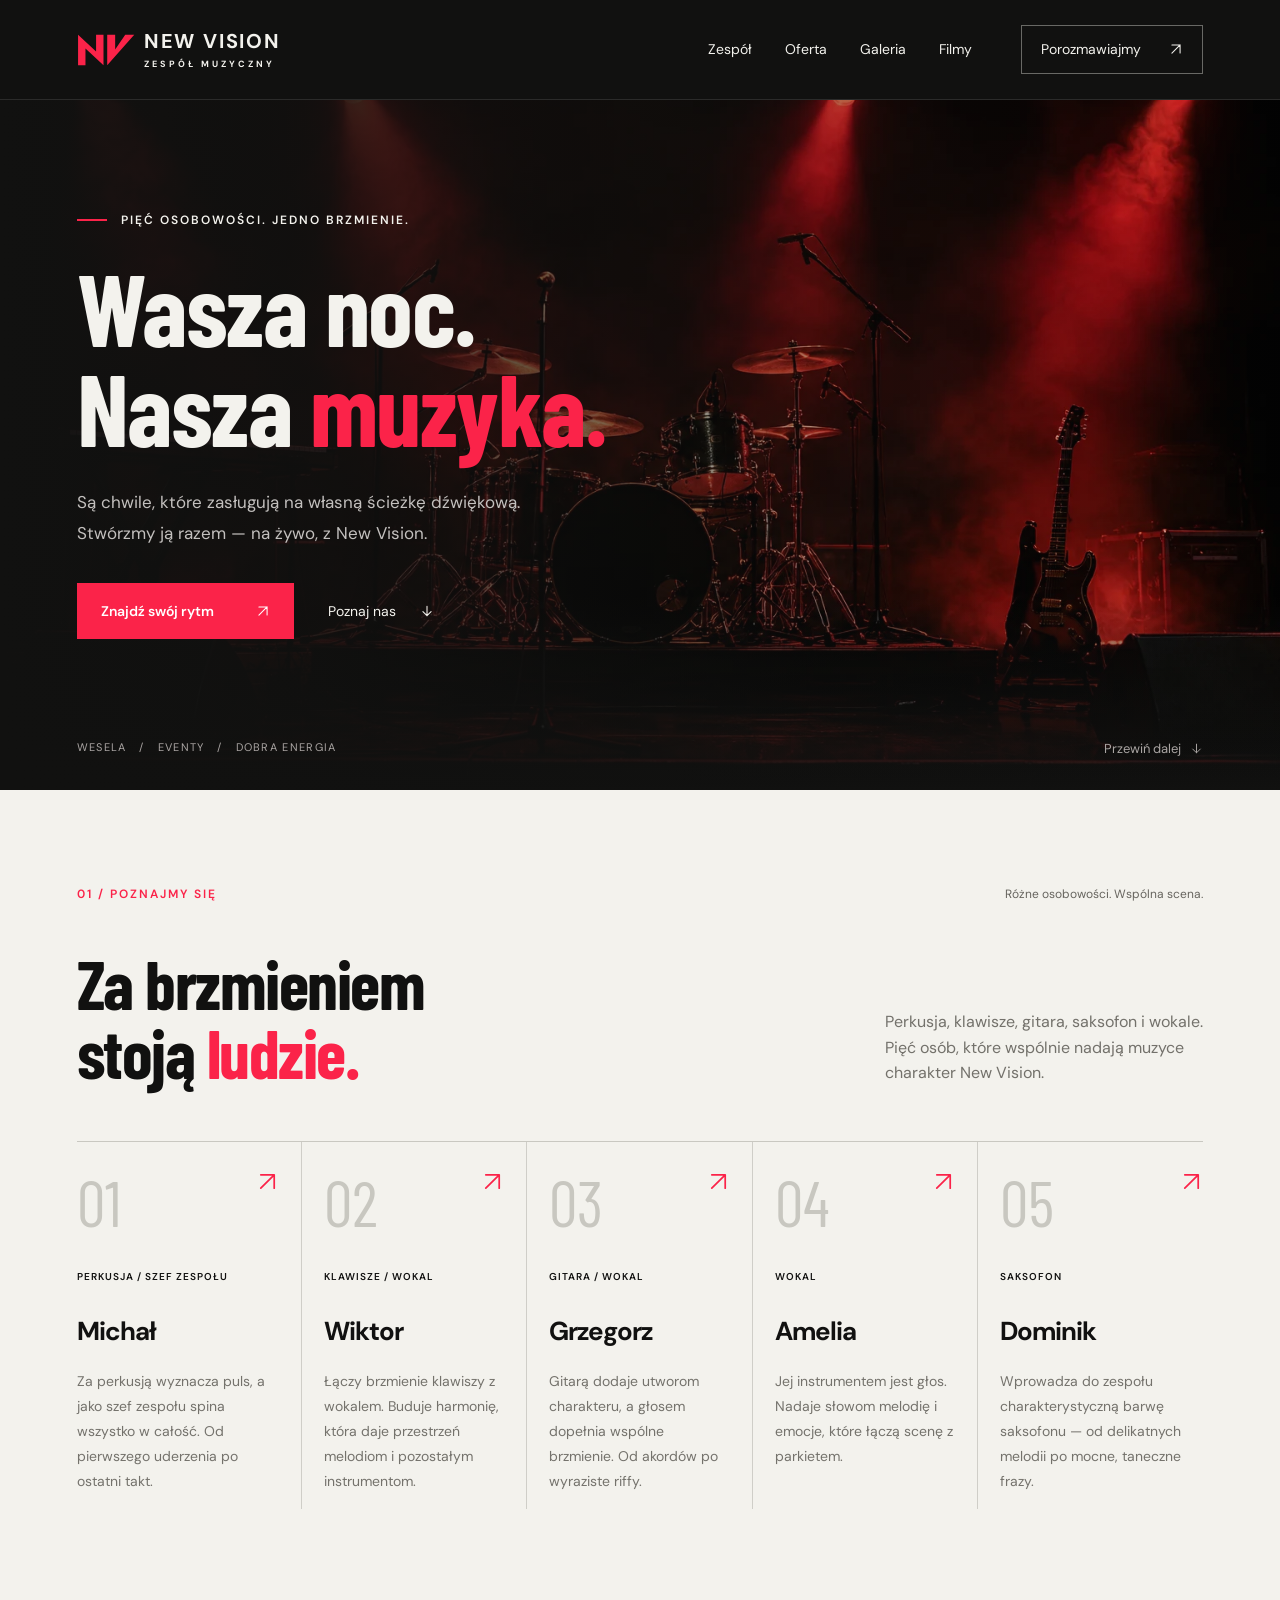
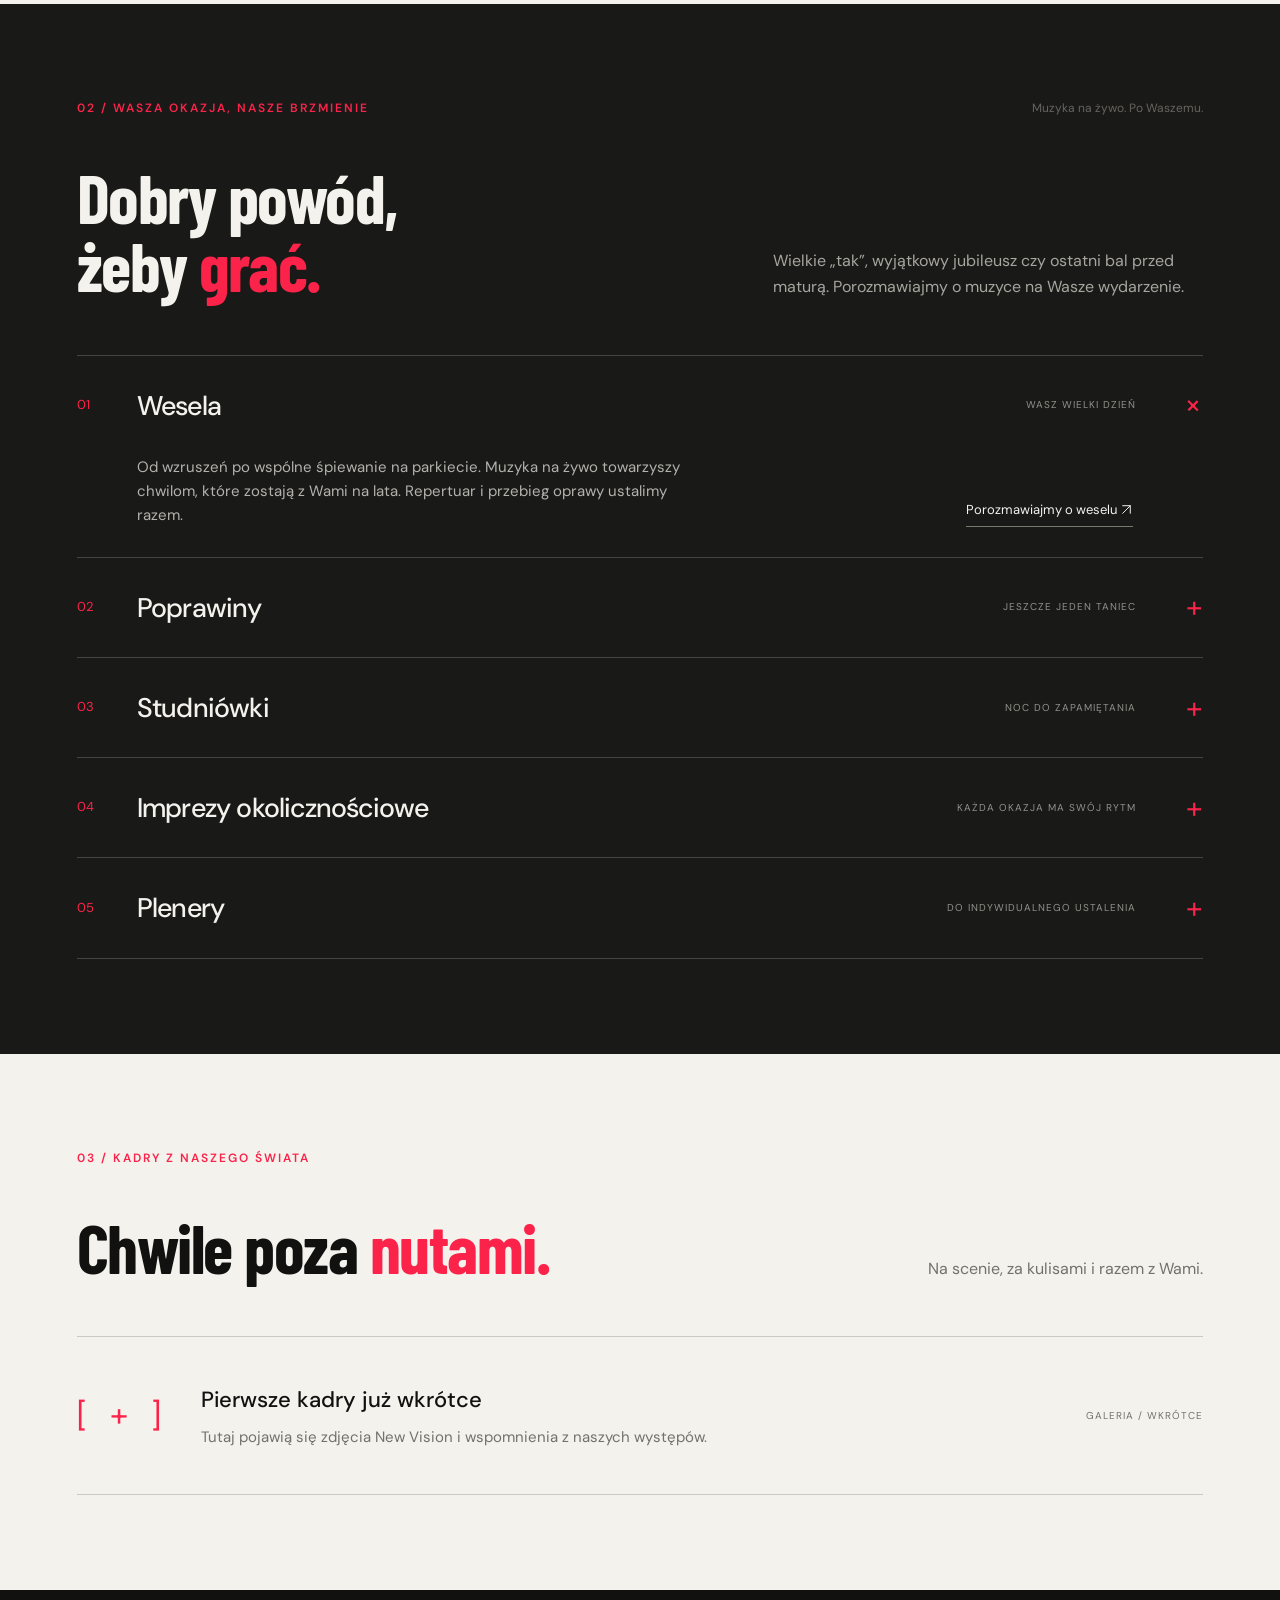
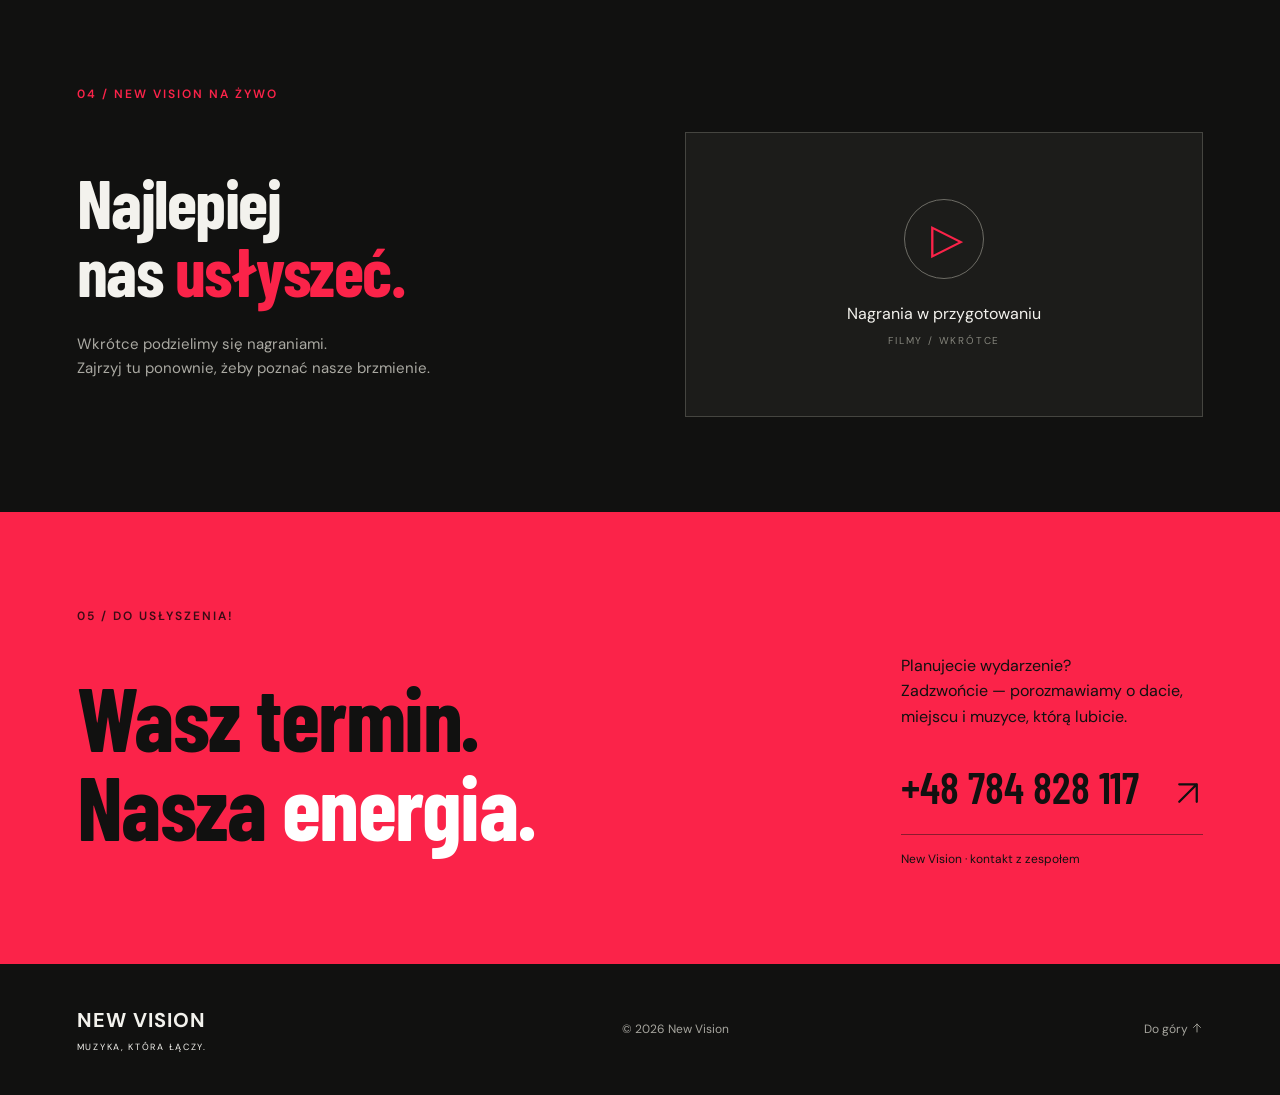
==== commit d99a22af: "Update" ====
--- a/nginx/html/newvision/index.html
+++ b/nginx/html/newvision/index.html
@@ -1,21 +1,21 @@
 <!doctype html>
 <html lang="pl"><head><meta charset="UTF-8"><meta name="viewport" content="width=device-width,initial-scale=1"><meta name="theme-color" content="#111110"><meta name="description" content="New Vision — pięć osobowości, wspólne brzmienie. Muzyka na żywo na wesela, poprawiny, studniówki i imprezy okolicznościowe."><title>New Vision — Wasza noc. Nasza muzyka.</title><link rel="icon" type="image/svg+xml" href="data:image/svg+xml,%3Csvg xmlns='http://www.w3.org/2000/svg' viewBox='0 0 100 100'%3E%3Crect width='100' height='100' rx='20' fill='%23111110'/%3E%3Cpath d='M15 77V23L46 53V23H59V77L28 47V77ZM64 23H78L68 48L85 23H99L64 77Z' fill='%23ff244b'/%3E%3C/svg%3E"><link rel="stylesheet" href="style.css"></head>
-<body><a class="skip" href="#main">Przejdź do treści</a><header><a class="brand" href="#" aria-label="New Vision — strona główna"><svg viewBox="0 0 100 80" aria-hidden="true"><path d="M2 69V11L36 43V11H50V69L16 37V69ZM57 11H72V39L91 11H108L57 69Z"/></svg><span>NEW VISION<small>ZESPÓŁ MUZYCZNY</small></span></a><button class="menu-toggle" aria-expanded="false" aria-controls="navigation">Menu <span>☰</span></button><nav id="navigation"><a href="#zespol">Zespół</a><a href="#oferta">Oferta</a><a href="#galeria">Galeria</a><a href="#filmy">Filmy</a><a class="nav-contact" href="#kontakt">Porozmawiajmy <span>↗</span></a></nav></header>
-<main id="main"><section class="hero"><div class="hero-art" aria-hidden="true"></div><div class="hero-content"><p class="eyebrow"><span class="line"></span> PIĘĆ OSOBOWOŚCI. JEDNO BRZMIENIE.</p><h1>Wasza noc.<br>Nasza <em>muzyka.</em></h1><p class="intro">Są chwile, które zasługują na własną ścieżkę dźwiękową.<br>Stwórzmy ją razem — na żywo, z New Vision.</p><div class="hero-actions"><a class="button red" href="#oferta">Znajdź swój rytm <span>↗</span></a><a class="text-link" href="#zespol">Poznaj nas <span>↓</span></a></div></div><div class="hero-bottom"><span>WESELA &nbsp; / &nbsp; EVENTY &nbsp; / &nbsp; DOBRA ENERGIA</span><a href="#zespol">Przewiń dalej &nbsp; ↓</a></div></section>
+<body><a class="skip" href="#main">Przejdź do treści</a><header><a class="brand" href="#" aria-label="New Vision — strona główna"><svg viewBox="0 0 100 80" aria-hidden="true"><path d="M2 69V11L36 43V11H50V69L16 37V69ZM57 11H72V39L91 11H108L57 69Z"/></svg><span>NEW VISION<small>ZESPÓŁ MUZYCZNY</small></span></a><button class="menu-toggle" aria-expanded="false" aria-controls="navigation">Menu <span>☰</span></button><nav id="navigation"><a href="#zespol">Zespół</a><a href="#oferta">Oferta</a><a href="#galeria">Galeria</a><a href="#filmy">Filmy</a><a class="nav-contact" href="#kontakt">Porozmawiajmy <span><svg class="arrow-icon" xmlns="http://www.w3.org/2000/svg" viewBox="0 0 24 24" width="1em" height="1em" fill="none" stroke="currentColor" stroke-width="1.8" stroke-linecap="round" stroke-linejoin="round" aria-hidden="true" focusable="false"><path d="M5 19 19 5M5 5h14v14"/></svg></span></a></nav></header>
+<main id="main"><section class="hero"><div class="hero-art" aria-hidden="true"></div><div class="hero-content"><p class="eyebrow"><span class="line"></span> PIĘĆ OSOBOWOŚCI. JEDNO BRZMIENIE.</p><h1>Wasza noc.<br>Nasza <em>muzyka.</em></h1><p class="intro">Są chwile, które zasługują na własną ścieżkę dźwiękową.<br>Stwórzmy ją razem — na żywo, z New Vision.</p><div class="hero-actions"><a class="button red" href="#oferta">Znajdź swój rytm <span><svg class="arrow-icon" xmlns="http://www.w3.org/2000/svg" viewBox="0 0 24 24" width="1em" height="1em" fill="none" stroke="currentColor" stroke-width="1.8" stroke-linecap="round" stroke-linejoin="round" aria-hidden="true" focusable="false"><path d="M5 19 19 5M5 5h14v14"/></svg></span></a><a class="text-link" href="#zespol">Poznaj nas <span><svg class="arrow-icon" xmlns="http://www.w3.org/2000/svg" viewBox="0 0 24 24" width="1em" height="1em" fill="none" stroke="currentColor" stroke-width="1.8" stroke-linecap="round" stroke-linejoin="round" aria-hidden="true" focusable="false"><path d="M12 4v16m-7-7 7 7 7-7"/></svg></span></a></div></div><div class="hero-bottom"><span>WESELA &nbsp; / &nbsp; EVENTY &nbsp; / &nbsp; DOBRA ENERGIA</span><a href="#zespol">Przewiń dalej &nbsp; <svg class="arrow-icon" xmlns="http://www.w3.org/2000/svg" viewBox="0 0 24 24" width="1em" height="1em" fill="none" stroke="currentColor" stroke-width="1.8" stroke-linecap="round" stroke-linejoin="round" aria-hidden="true" focusable="false"><path d="M12 4v16m-7-7 7 7 7-7"/></svg></a></div></section>
 <section id="zespol" class="section light"><div class="section-top"><p class="eyebrow">01 / POZNAJMY SIĘ</p><span class="side-note">Różne osobowości. Wspólna scena.</span></div><div class="section-heading"><h2>Za brzmieniem<br>stoją <em>ludzie.</em></h2><p>Perkusja, klawisze, gitara, saksofon i wokale.<br>Pięć osób, które wspólnie nadają muzyce<br>charakter New Vision.</p></div><div class="members">
-<article class="member"><div class="member-number">01<span>↗</span></div><p class="role">PERKUSJA / SZEF ZESPOŁU</p><h3>Michał</h3><p>Za perkusją wyznacza puls, a jako szef zespołu spina wszystko w całość. Od pierwszego uderzenia po ostatni takt.</p></article>
-<article class="member"><div class="member-number">02<span>↗</span></div><p class="role">KLAWISZE / WOKAL</p><h3>Wiktor</h3><p>Łączy brzmienie klawiszy z wokalem. Buduje harmonię, która daje przestrzeń melodiom i pozostałym instrumentom.</p></article>
-<article class="member"><div class="member-number">03<span>↗</span></div><p class="role">GITARA / WOKAL</p><h3>Grzegorz</h3><p>Gitarą dodaje utworom charakteru, a głosem dopełnia wspólne brzmienie. Od akordów po wyraziste riffy.</p></article>
-<article class="member"><div class="member-number">04<span>↗</span></div><p class="role">WOKAL</p><h3>Amelia</h3><p>Jej instrumentem jest głos. Nadaje słowom melodię i emocje, które łączą scenę z parkietem.</p></article>
-<article class="member"><div class="member-number">05<span>↗</span></div><p class="role">SAKSOFON</p><h3>Dominik</h3><p>Wprowadza do zespołu charakterystyczną barwę saksofonu — od delikatnych melodii po mocne, taneczne frazy.</p></article>
+<article class="member"><div class="member-number">01<span><svg class="arrow-icon" xmlns="http://www.w3.org/2000/svg" viewBox="0 0 24 24" width="1em" height="1em" fill="none" stroke="currentColor" stroke-width="1.8" stroke-linecap="round" stroke-linejoin="round" aria-hidden="true" focusable="false"><path d="M5 19 19 5M5 5h14v14"/></svg></span></div><p class="role">PERKUSJA / SZEF ZESPOŁU</p><h3>Michał</h3><p>Za perkusją wyznacza puls, a jako szef zespołu spina wszystko w całość. Od pierwszego uderzenia po ostatni takt.</p></article>
+<article class="member"><div class="member-number">02<span><svg class="arrow-icon" xmlns="http://www.w3.org/2000/svg" viewBox="0 0 24 24" width="1em" height="1em" fill="none" stroke="currentColor" stroke-width="1.8" stroke-linecap="round" stroke-linejoin="round" aria-hidden="true" focusable="false"><path d="M5 19 19 5M5 5h14v14"/></svg></span></div><p class="role">KLAWISZE / WOKAL</p><h3>Wiktor</h3><p>Łączy brzmienie klawiszy z wokalem. Buduje harmonię, która daje przestrzeń melodiom i pozostałym instrumentom.</p></article>
+<article class="member"><div class="member-number">03<span><svg class="arrow-icon" xmlns="http://www.w3.org/2000/svg" viewBox="0 0 24 24" width="1em" height="1em" fill="none" stroke="currentColor" stroke-width="1.8" stroke-linecap="round" stroke-linejoin="round" aria-hidden="true" focusable="false"><path d="M5 19 19 5M5 5h14v14"/></svg></span></div><p class="role">GITARA / WOKAL</p><h3>Grzegorz</h3><p>Gitarą dodaje utworom charakteru, a głosem dopełnia wspólne brzmienie. Od akordów po wyraziste riffy.</p></article>
+<article class="member"><div class="member-number">04<span><svg class="arrow-icon" xmlns="http://www.w3.org/2000/svg" viewBox="0 0 24 24" width="1em" height="1em" fill="none" stroke="currentColor" stroke-width="1.8" stroke-linecap="round" stroke-linejoin="round" aria-hidden="true" focusable="false"><path d="M5 19 19 5M5 5h14v14"/></svg></span></div><p class="role">WOKAL</p><h3>Amelia</h3><p>Jej instrumentem jest głos. Nadaje słowom melodię i emocje, które łączą scenę z parkietem.</p></article>
+<article class="member"><div class="member-number">05<span><svg class="arrow-icon" xmlns="http://www.w3.org/2000/svg" viewBox="0 0 24 24" width="1em" height="1em" fill="none" stroke="currentColor" stroke-width="1.8" stroke-linecap="round" stroke-linejoin="round" aria-hidden="true" focusable="false"><path d="M5 19 19 5M5 5h14v14"/></svg></span></div><p class="role">SAKSOFON</p><h3>Dominik</h3><p>Wprowadza do zespołu charakterystyczną barwę saksofonu — od delikatnych melodii po mocne, taneczne frazy.</p></article>
 </div></section><section id="oferta" class="section offer"><div class="section-top"><p class="eyebrow">02 / WASZA OKAZJA, NASZE BRZMIENIE</p><span class="side-note">Muzyka na żywo. Po Waszemu.</span></div><div class="section-heading"><h2>Dobry powód,<br>żeby <em>grać.</em></h2><p>Wielkie „tak”, wyjątkowy jubileusz czy ostatni bal przed maturą. Porozmawiajmy o muzyce na Wasze wydarzenie.</p></div><div class="offer-list">
-<details open><summary><span class="offer-no">01</span><h3>Wesela</h3><span class="offer-tag">WASZ WIELKI DZIEŃ</span><span class="plus">+</span></summary><div class="offer-body"><p>Od wzruszeń po wspólne śpiewanie na parkiecie. Muzyka na żywo towarzyszy chwilom, które zostają z Wami na lata. Repertuar i przebieg oprawy ustalimy razem.</p><a href="tel:+48784828117">Porozmawiajmy o weselu ↗</a></div></details>
-<details><summary><span class="offer-no">02</span><h3>Poprawiny</h3><span class="offer-tag">JESZCZE JEDEN TANIEC</span><span class="plus">+</span></summary><div class="offer-body"><p>Dobra zabawa nie musi kończyć się po jednej nocy. Przedłużmy weselny klimat muzyką na żywo, w swobodnej atmosferze i w rytmie Waszych gości.</p><a href="tel:+48784828117">Ustalmy szczegóły ↗</a></div></details>
-<details><summary><span class="offer-no">03</span><h3>Studniówki</h3><span class="offer-tag">NOC DO ZAPAMIĘTANIA</span><span class="plus">+</span></summary><div class="offer-body"><p>Ten bal zdarza się tylko raz. Zaplanujmy muzyczną oprawę studniówki i wieczór, w którym oficjalne chwile spotykają się z energią parkietu.</p><a href="tel:+48784828117">Zaplanujmy Wasz bal ↗</a></div></details>
-<details><summary><span class="offer-no">04</span><h3>Imprezy okolicznościowe</h3><span class="offer-tag">KAŻDA OKAZJA MA SWÓJ RYTM</span><span class="plus">+</span></summary><div class="offer-body"><p>Urodziny, rocznice, jubileusze i spotkania firmowe. Dopasujmy muzyczny charakter wydarzenia do okazji, miejsca i osób, które będą świętować razem z Wami.</p><a href="tel:+48784828117">Opowiedz o swojej imprezie ↗</a></div></details>
-<details><summary><span class="offer-no">05</span><h3>Plenery</h3><span class="offer-tag">DO INDYWIDUALNEGO USTALENIA</span><span class="plus">+</span></summary><div class="offer-body"><p>Muzyka pod otwartym niebem? Sprawdźmy możliwości. Udział zespołu, warunki sceniczne i kwestie techniczne ustalamy indywidualnie z organizatorem.</p><a href="tel:+48784828117">Porozmawiajmy o możliwościach ↗</a></div></details>
+<details open><summary><span class="offer-no">01</span><h3>Wesela</h3><span class="offer-tag">WASZ WIELKI DZIEŃ</span><span class="plus">+</span></summary><div class="offer-body"><p>Od wzruszeń po wspólne śpiewanie na parkiecie. Muzyka na żywo towarzyszy chwilom, które zostają z Wami na lata. Repertuar i przebieg oprawy ustalimy razem.</p><a href="tel:+48784828117">Porozmawiajmy o weselu <svg class="arrow-icon" xmlns="http://www.w3.org/2000/svg" viewBox="0 0 24 24" width="1em" height="1em" fill="none" stroke="currentColor" stroke-width="1.8" stroke-linecap="round" stroke-linejoin="round" aria-hidden="true" focusable="false"><path d="M5 19 19 5M5 5h14v14"/></svg></a></div></details>
+<details><summary><span class="offer-no">02</span><h3>Poprawiny</h3><span class="offer-tag">JESZCZE JEDEN TANIEC</span><span class="plus">+</span></summary><div class="offer-body"><p>Dobra zabawa nie musi kończyć się po jednej nocy. Przedłużmy weselny klimat muzyką na żywo, w swobodnej atmosferze i w rytmie Waszych gości.</p><a href="tel:+48784828117">Ustalmy szczegóły <svg class="arrow-icon" xmlns="http://www.w3.org/2000/svg" viewBox="0 0 24 24" width="1em" height="1em" fill="none" stroke="currentColor" stroke-width="1.8" stroke-linecap="round" stroke-linejoin="round" aria-hidden="true" focusable="false"><path d="M5 19 19 5M5 5h14v14"/></svg></a></div></details>
+<details><summary><span class="offer-no">03</span><h3>Studniówki</h3><span class="offer-tag">NOC DO ZAPAMIĘTANIA</span><span class="plus">+</span></summary><div class="offer-body"><p>Ten bal zdarza się tylko raz. Zaplanujmy muzyczną oprawę studniówki i wieczór, w którym oficjalne chwile spotykają się z energią parkietu.</p><a href="tel:+48784828117">Zaplanujmy Wasz bal <svg class="arrow-icon" xmlns="http://www.w3.org/2000/svg" viewBox="0 0 24 24" width="1em" height="1em" fill="none" stroke="currentColor" stroke-width="1.8" stroke-linecap="round" stroke-linejoin="round" aria-hidden="true" focusable="false"><path d="M5 19 19 5M5 5h14v14"/></svg></a></div></details>
+<details><summary><span class="offer-no">04</span><h3>Imprezy okolicznościowe</h3><span class="offer-tag">KAŻDA OKAZJA MA SWÓJ RYTM</span><span class="plus">+</span></summary><div class="offer-body"><p>Urodziny, rocznice, jubileusze i spotkania firmowe. Dopasujmy muzyczny charakter wydarzenia do okazji, miejsca i osób, które będą świętować razem z Wami.</p><a href="tel:+48784828117">Opowiedz o swojej imprezie <svg class="arrow-icon" xmlns="http://www.w3.org/2000/svg" viewBox="0 0 24 24" width="1em" height="1em" fill="none" stroke="currentColor" stroke-width="1.8" stroke-linecap="round" stroke-linejoin="round" aria-hidden="true" focusable="false"><path d="M5 19 19 5M5 5h14v14"/></svg></a></div></details>
+<details><summary><span class="offer-no">05</span><h3>Plenery</h3><span class="offer-tag">DO INDYWIDUALNEGO USTALENIA</span><span class="plus">+</span></summary><div class="offer-body"><p>Muzyka pod otwartym niebem? Sprawdźmy możliwości. Udział zespołu, warunki sceniczne i kwestie techniczne ustalamy indywidualnie z organizatorem.</p><a href="tel:+48784828117">Porozmawiajmy o możliwościach <svg class="arrow-icon" xmlns="http://www.w3.org/2000/svg" viewBox="0 0 24 24" width="1em" height="1em" fill="none" stroke="currentColor" stroke-width="1.8" stroke-linecap="round" stroke-linejoin="round" aria-hidden="true" focusable="false"><path d="M5 19 19 5M5 5h14v14"/></svg></a></div></details>
 </div></section>
 <section id="galeria" class="section light media-section"><div class="section-top"><p class="eyebrow">03 / KADRY Z NASZEGO ŚWIATA</p></div><div class="section-heading"><h2>Chwile poza <em>nutami.</em></h2><p>Na scenie, za kulisami i razem z Wami.</p></div><div class="media-empty"><span class="media-symbol" aria-hidden="true">[ &nbsp; + &nbsp; ]</span><div><h3>Pierwsze kadry już wkrótce</h3><p>Tutaj pojawią się zdjęcia New Vision i wspomnienia z naszych występów.</p></div><span class="coming">GALERIA / WKRÓTCE</span></div></section>
 <section id="filmy" class="section videos"><div class="section-top"><p class="eyebrow">04 / NEW VISION NA ŻYWO</p></div><div class="video-layout"><div><h2>Najlepiej<br>nas <em>usłyszeć.</em></h2><p class="video-copy">Wkrótce podzielimy się nagraniami.<br>Zajrzyj tu ponownie, żeby poznać nasze brzmienie.</p></div><div class="video-empty"><span class="play-symbol" aria-hidden="true">▷</span><p>Nagrania w przygotowaniu</p><span>FILMY / WKRÓTCE</span></div></div></section>
-<section id="kontakt" class="section contact"><p class="eyebrow">05 / DO USŁYSZENIA!</p><div class="contact-layout"><h2>Wasz termin.<br>Nasza <span>energia.</span></h2><div><p>Planujecie wydarzenie?<br>Zadzwońcie — porozmawiamy o dacie,<br>miejscu i muzyce, którą lubicie.</p><a class="phone" href="tel:+48784828117">+48 784 828 117 <span>↗</span></a><p class="contact-note">New Vision · kontakt z zespołem</p></div></div></section>
-<footer><a class="footer-brand" href="#">NEW VISION<span>MUZYKA, KTÓRA ŁĄCZY.</span></a><p>© <span id="year">2026</span> New Vision</p><a href="#">Do góry ↑</a></footer></main><script src="app.js"></script></body></html>
+<section id="kontakt" class="section contact"><p class="eyebrow">05 / DO USŁYSZENIA!</p><div class="contact-layout"><h2>Wasz termin.<br>Nasza <span>energia.</span></h2><div><p>Planujecie wydarzenie?<br>Zadzwońcie — porozmawiamy o dacie,<br>miejscu i muzyce, którą lubicie.</p><a class="phone" href="tel:+48784828117">+48 784 828 117 <span><svg class="arrow-icon" xmlns="http://www.w3.org/2000/svg" viewBox="0 0 24 24" width="1em" height="1em" fill="none" stroke="currentColor" stroke-width="1.8" stroke-linecap="round" stroke-linejoin="round" aria-hidden="true" focusable="false"><path d="M5 19 19 5M5 5h14v14"/></svg></span></a><p class="contact-note">New Vision · kontakt z zespołem</p></div></div></section>
+<footer><a class="footer-brand" href="#">NEW VISION<span>MUZYKA, KTÓRA ŁĄCZY.</span></a><p>© <span id="year">2026</span> New Vision</p><a href="#">Do góry <svg class="arrow-icon" xmlns="http://www.w3.org/2000/svg" viewBox="0 0 24 24" width="1em" height="1em" fill="none" stroke="currentColor" stroke-width="1.8" stroke-linecap="round" stroke-linejoin="round" aria-hidden="true" focusable="false"><path d="M12 20V4m-7 7 7-7 7 7"/></svg></a></footer></main><script src="app.js"></script></body></html>
--- a/nginx/html/newvision/style.css
+++ b/nginx/html/newvision/style.css
@@ -2,3 +2,5 @@
 :root{--red:#fb2349;--ink:#111110;--paper:#f3f2ed;--muted:#aaa9a5}*{box-sizing:border-box}html{scroll-behavior:smooth;scroll-padding-top:96px}body{margin:0;background:var(--ink);color:var(--paper);font-family:'DM Sans',Arial,sans-serif;font-size:16px;line-height:1.6}a{color:inherit;text-decoration:none}button{font:inherit}a:focus-visible,button:focus-visible{outline:3px solid var(--red);outline-offset:6px}.skip{position:fixed;left:20px;top:-80px;z-index:20;background:white;color:black;padding:12px}.skip:focus{top:10px}header{height:100px;padding:0 6%;display:flex;justify-content:space-between;align-items:center;border-bottom:1px solid #ffffff1c;background:var(--ink);position:relative;z-index:5}.brand{display:flex;align-items:center;gap:14px}.brand svg{width:53px;height:48px;overflow:visible;fill:var(--red)}.brand>span{font-weight:700;font-size:20px;letter-spacing:1.8px;line-height:1.15}.brand small{display:block;font-size:9px;letter-spacing:3px;margin-top:6px}nav{display:flex;gap:33px;align-items:center;font-size:14px}nav a:hover{color:var(--red)}.nav-contact{border:1px solid #696965;padding:12px 19px;margin-left:16px}.nav-contact span{margin-left:24px}.menu-toggle{display:none}.hero{min-height:690px;position:relative;overflow:hidden;display:flex;align-items:center;padding:85px 6% 125px}.hero-art{position:absolute;inset:0;background:radial-gradient(ellipse at 85% 45%,#63101c 0,transparent 60%)}.hero-art:after{content:'';position:absolute;inset:0;background:linear-gradient(90deg,#111110 5%,#111110d9 30%,#11111022 80%),linear-gradient(0deg,#111110,transparent 30%)}.hero-content{position:relative;max-width:920px}.eyebrow{font-size:12px;letter-spacing:2px;font-weight:600;display:flex;align-items:center;gap:14px;margin:0 0 27px}.line{display:inline-block;width:30px;height:2px;background:var(--red)}h1,h2,h3,p{margin-top:0}h1,h2{font-family:'Barlow Condensed','Arial Narrow',Impact,sans-serif;font-weight:700;letter-spacing:-1.5px;line-height:.99}h1{font-size:clamp(64px,7.9vw,120px);margin-bottom:30px}em{font-style:normal;color:var(--red)}.intro{color:#c3c0be;font-size:17px;line-height:1.8;margin-bottom:35px}.hero-actions{display:flex;align-items:center;gap:34px}.button{display:inline-flex;justify-content:space-between;align-items:center;gap:42px;padding:17px 24px;font-size:14px;font-weight:600;transition:background .2s}.red{background:var(--red);color:white}.red:hover{background:#d71336}.text-link{font-size:14px}.text-link span{margin-left:20px}.hero-bottom{position:absolute;bottom:30px;left:6%;right:6%;display:flex;justify-content:space-between;color:#aaa5a3;font-size:11px;letter-spacing:1.3px}.hero-bottom a{letter-spacing:0;font-size:13px}.section{padding:95px 6%}.light{background:var(--paper);color:var(--ink)}.section-top{display:flex;justify-content:space-between;align-items:start}.section-top .eyebrow{color:var(--red)}.side-note{font-size:12px;color:#66645e}.section-heading{display:flex;align-items:end;justify-content:space-between;margin:18px 0 55px;gap:30px}h2{font-size:clamp(46px,5.4vw,78px);margin-bottom:0}.section-heading>p{color:#73716b;font-size:16px;margin:0;max-width:430px}.members{display:grid;grid-template-columns:repeat(5,1fr);border-top:1px solid #c9c8c1}.member{padding:28px 22px 0;border-right:1px solid #cfcec8}.member:first-child{padding-left:0}.member:last-child{border:0;padding-right:0}.member-number{display:flex;justify-content:space-between;font-family:'Barlow Condensed',Impact,sans-serif;font-size:64px;color:#c8c7c0;line-height:1;margin-bottom:35px}.member-number span{font-family:Arial;font-size:23px;color:var(--red)}.role{font-size:10px;letter-spacing:1px;min-height:32px;font-weight:600;margin-bottom:10px}.member h3{font-size:26px;letter-spacing:-1px;margin-bottom:16px}.member>p:last-child{font-size:14px;color:#74726c;line-height:1.8}section[id]{scroll-margin-top:25px}@media(min-width:1600px){header,.hero,.section{padding-left:max(6%,calc((100% - 1400px)/2));padding-right:max(6%,calc((100% - 1400px)/2))}}@media(max-width:950px){nav{gap:18px}.nav-contact{margin-left:0}.members{grid-template-columns:repeat(3,1fr);row-gap:36px}.member:nth-child(3){border:0}.member:nth-child(4){padding-left:0}.section-heading>p br{display:none}.hero{min-height:660px}h1{font-size:90px}}@media(max-width:650px){header{height:80px}.brand>span{font-size:17px}.brand svg{width:43px}.menu-toggle{display:flex;gap:15px;background:none;color:var(--paper);border:0;padding:10px 0;font-size:14px}nav{display:none;position:absolute;top:80px;left:0;right:0;background:#171716;padding:24px 6%;align-items:stretch;gap:22px}nav.open{display:flex;flex-direction:column}.nav-contact{align-self:start}.hero{padding-top:70px;min-height:640px;padding-bottom:110px}.hero .eyebrow{font-size:10px;letter-spacing:1.3px}h1{font-size:clamp(60px,14vw,86px)}.intro{font-size:15px}.intro br{display:none}.hero-actions{gap:25px}.hero-bottom>a{display:none}.hero-bottom{font-size:9px}.section{padding:65px 6%}.side-note{display:none}.section-heading{display:block;margin-top:8px;margin-bottom:35px}.section-heading>p{margin-top:25px;font-size:15px}.members{grid-template-columns:1fr 1fr}.member{padding:24px 15px 0!important}.member:nth-child(odd){padding-left:0!important;border-right:1px solid #cfcec8}.member:nth-child(even){border-right:0}.member:last-child{border:0}.member-number{font-size:52px;margin-bottom:25px}.member h3{font-size:24px}.member>p:last-child{font-size:14px}}@media(prefers-reduced-motion:reduce){html{scroll-behavior:auto}*{transition:none!important}}
 
 .hero-art{background-image:url('assets/stage.webp');background-size:cover;background-position:center 57%;}.hero-art:after{background:linear-gradient(90deg,#111110 0%,#111110df 25%,#11111050 65%,#11111022),linear-gradient(0deg,#111110,transparent 28%)}.offer{background:#191918}.offer .section-heading>p{color:#a6a59e}.offer-list{border-top:1px solid #454540}.offer details{border-bottom:1px solid #454540}.offer summary{display:flex;align-items:center;gap:25px;padding:28px 0;list-style:none;cursor:pointer}.offer summary::-webkit-details-marker{display:none}.offer summary:focus-visible{outline:2px solid var(--red);outline-offset:5px}.offer-no{color:var(--red);font-size:13px;width:35px}.offer h3{font-size:27px;margin:0;font-weight:500;letter-spacing:-.8px}.offer-tag{margin-left:auto;color:#92928b;letter-spacing:1px;font-size:10px}.plus{font-size:30px;line-height:1;font-weight:400;margin-left:25px;color:var(--red);transition:transform .2s}.offer details[open] .plus{transform:rotate(45deg)}.offer-body{padding:0 70px 30px 60px;display:flex;justify-content:space-between;gap:50px;align-items:end}.offer-body p{max-width:570px;font-size:15px;color:#b3b2ad;margin:0}.offer-body a{white-space:nowrap;font-size:13px;border-bottom:1px solid #78766d;padding-bottom:5px}.media-empty{border-block:1px solid #cbc9c1;display:flex;align-items:center;padding:45px 0;gap:40px}.media-symbol{font-size:33px;font-weight:400;color:var(--red);white-space:nowrap}.media-empty h3{font-size:22px;font-weight:500;margin-bottom:8px}.media-empty p{font-size:15px;color:#73716b;margin:0;max-width:540px}.coming{font-size:10px;letter-spacing:1px;margin-left:auto;white-space:nowrap;color:#73716b}.video-layout{display:grid;grid-template-columns:1fr 1fr;gap:8%;align-items:center}.video-copy{color:#aaa9a2;font-size:15px;margin:28px 0 0}.video-empty{min-height:285px;border:1px solid #454540;display:flex;flex-direction:column;justify-content:center;align-items:center;background:#1c1c1a}.play-symbol{font-size:42px;line-height:1;border:1px solid #6d6c65;border-radius:50%;width:80px;height:80px;display:grid;place-items:center;color:var(--red);padding-left:5px}.video-empty p{margin:22px 0 7px;font-size:16px}.video-empty>span:last-child{font-size:10px;letter-spacing:1.8px;color:#85857c}.contact{background:var(--red);color:var(--ink)}.contact>.eyebrow{color:#3b0b15}.contact-layout{display:flex;justify-content:space-between;align-items:center;gap:30px}.contact h2{font-size:clamp(60px,7vw,100px)}.contact h2 span{color:white}.contact-layout>div{max-width:440px}.contact-layout p{font-size:16px}.phone{font-family:'Barlow Condensed',Impact,sans-serif;font-size:clamp(29px,3.4vw,47px);font-weight:600;border-bottom:1px solid #11111077;display:block;padding:7px 0 12px}.phone span{margin-left:25px;font-family:Arial;font-size:30px}.contact .contact-note{font-size:12px;margin:15px 0 0}footer{padding:40px 6%;display:flex;justify-content:space-between;align-items:center;gap:30px}footer p,footer>a:last-child{font-size:12px;color:#a6a59e;margin:0}.footer-brand{font-size:20px;letter-spacing:1px;font-weight:700}.footer-brand span{font-size:9px;display:block;letter-spacing:1.7px;font-weight:400;margin-top:4px}@media(max-width:950px){.offer-tag{display:none}.offer-body{display:block}.offer-body a{display:inline-block;margin-top:20px}.plus{margin-left:auto}.contact-layout{align-items:end}.phone span{margin-left:10px}.coming{display:none}}@media(max-width:650px){.hero-art{background-position:62% center}.hero-art:after{background:linear-gradient(90deg,#111110e8,#11111088),linear-gradient(0deg,#111110,transparent 40%)}.offer summary{gap:12px;padding:24px 0}.offer h3{font-size:22px}.offer-no{width:25px}.offer-body{padding:0 5px 25px 37px}.media-empty{align-items:start;gap:22px;padding:30px 0}.media-symbol{font-size:22px}.media-empty h3{font-size:19px}.video-layout{grid-template-columns:1fr;gap:35px}.video-empty{min-height:250px}.contact-layout{display:block}.contact-layout>div{margin-top:35px}.phone{font-size:38px}.contact h2{font-size:64px}footer{flex-wrap:wrap;padding-block:30px}footer p{order:3;flex-basis:100%}}
+
+.arrow-icon{display:inline-block;width:1em;height:1em;flex-shrink:0;vertical-align:-.125em}
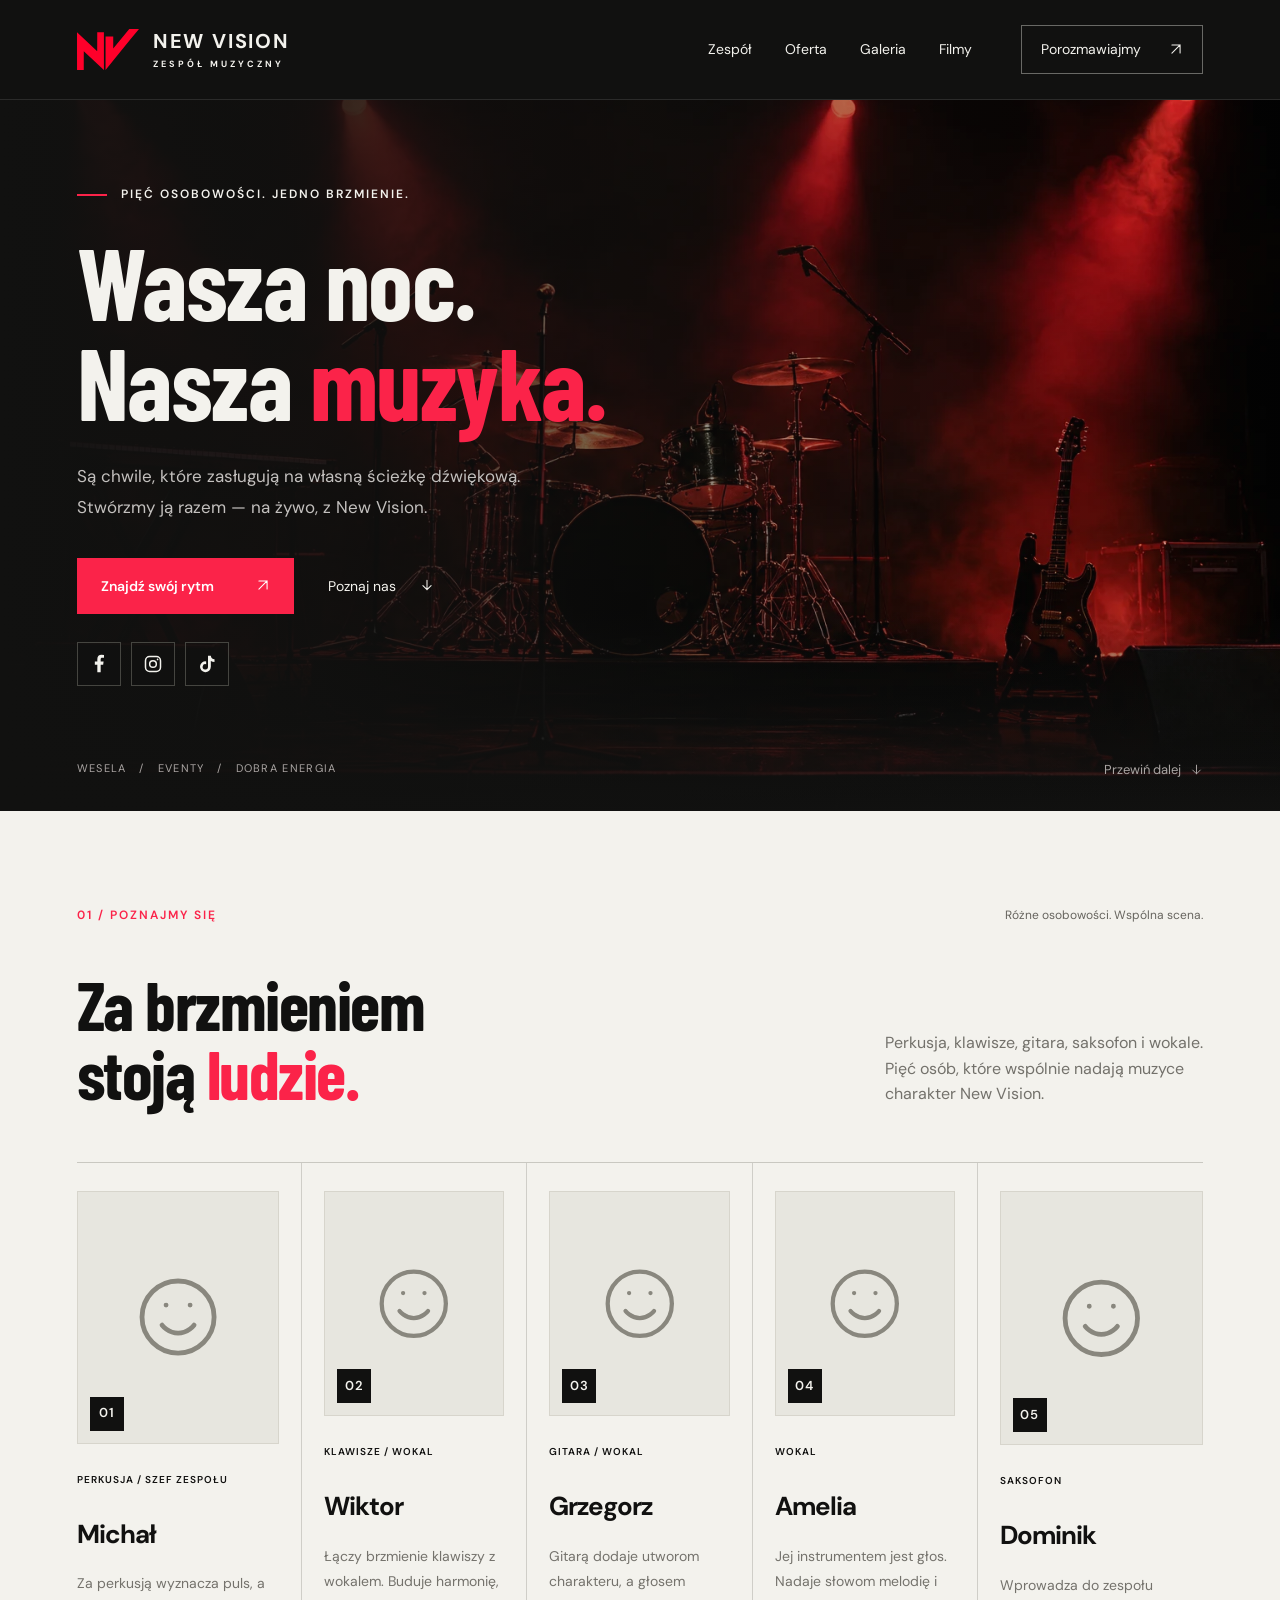
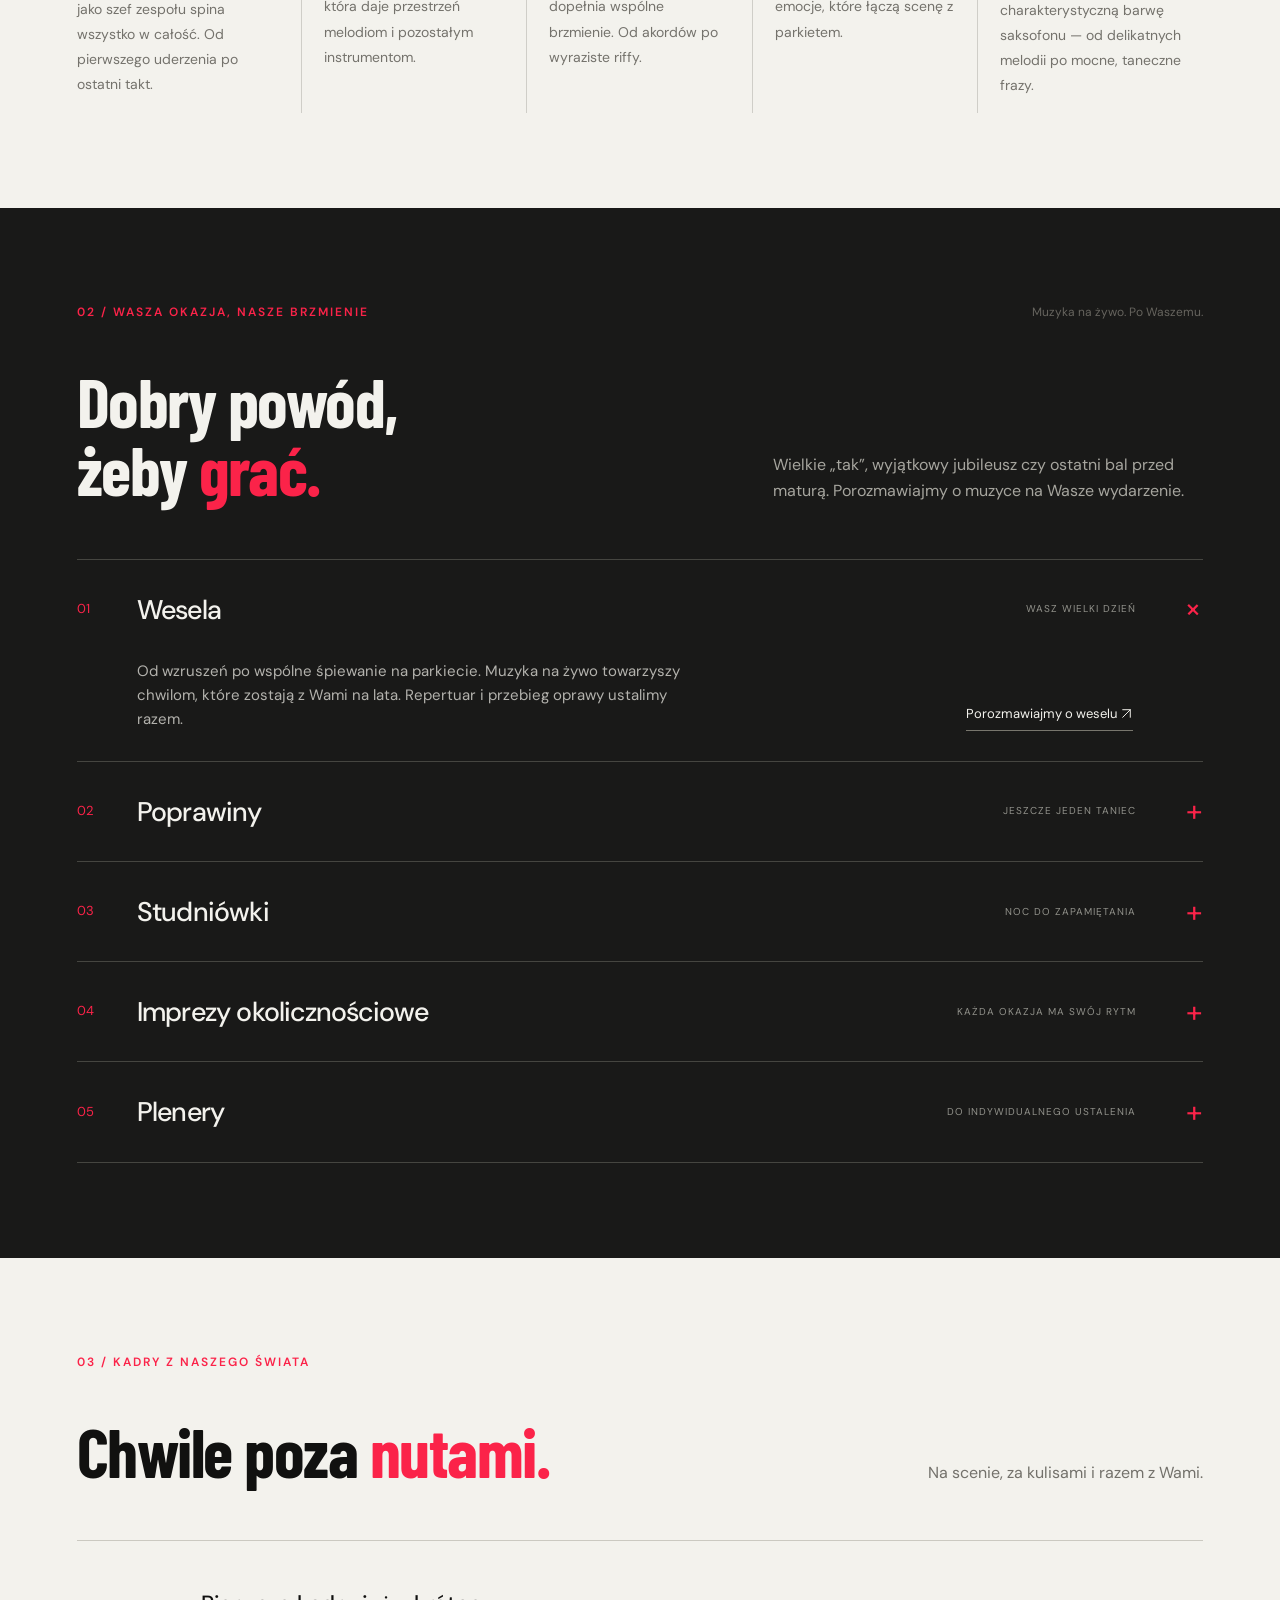
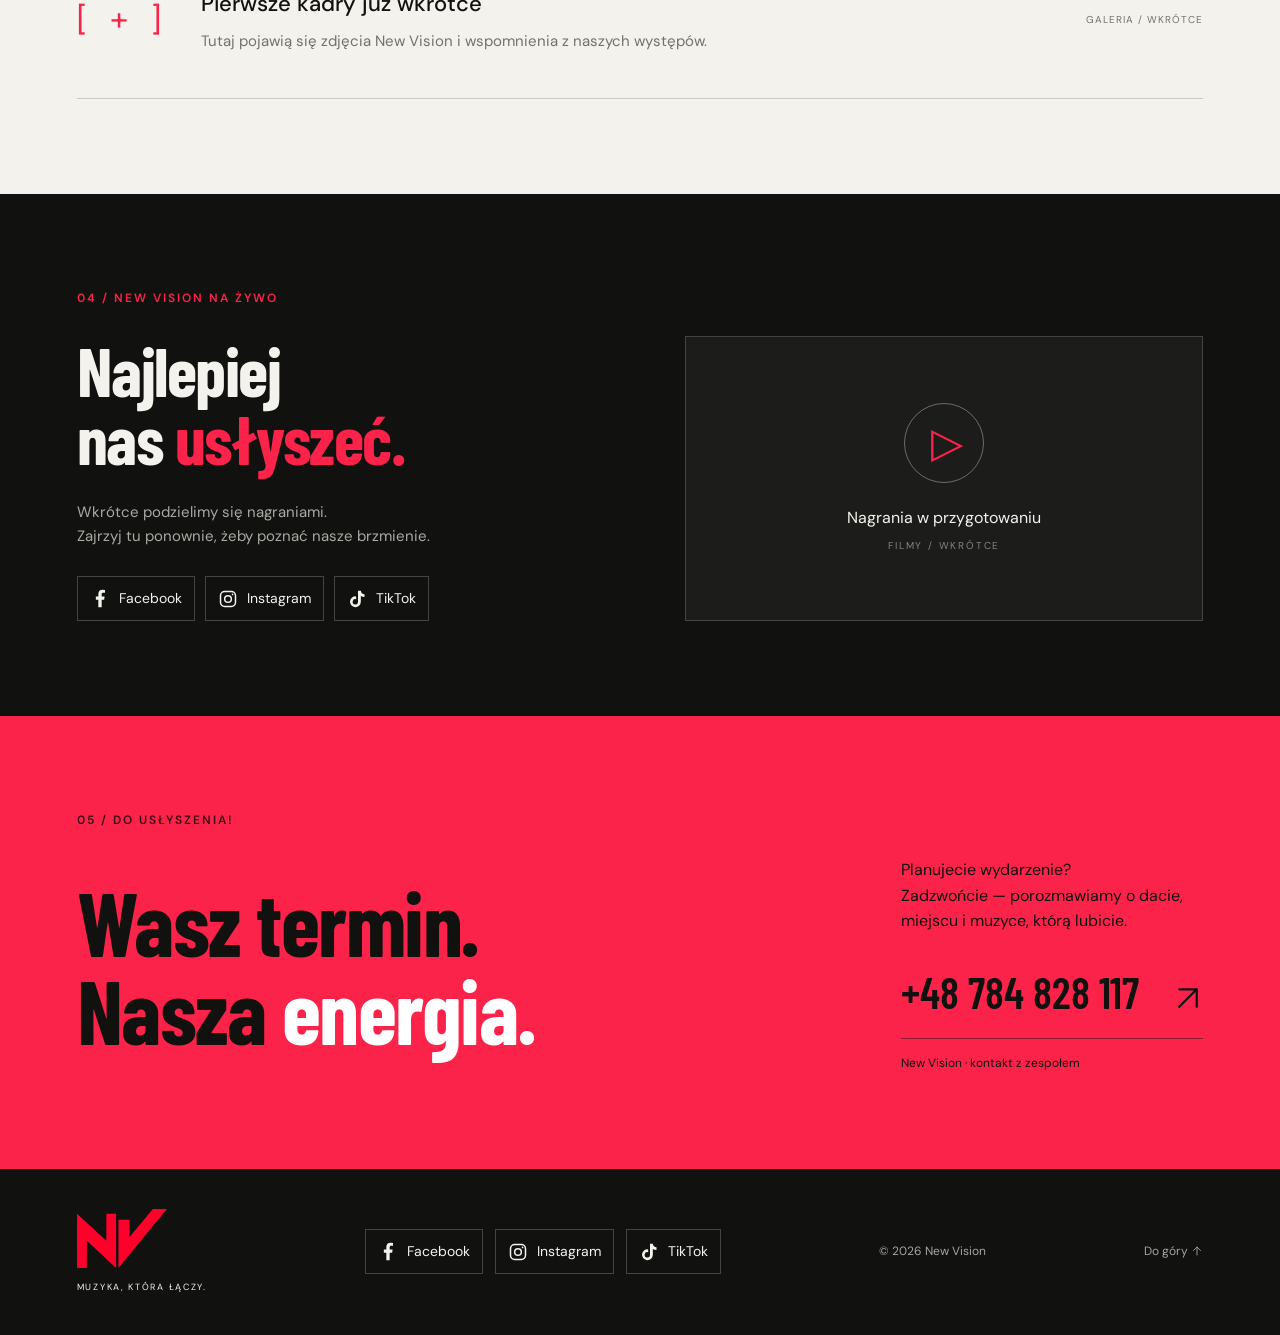
==== commit a3e3ced8: "Update" ====
--- a/nginx/html/newvision/index.html
+++ b/nginx/html/newvision/index.html
@@ -1,13 +1,13 @@
 <!doctype html>
-<html lang="pl"><head><meta charset="UTF-8"><meta name="viewport" content="width=device-width,initial-scale=1"><meta name="theme-color" content="#111110"><meta name="description" content="New Vision — pięć osobowości, wspólne brzmienie. Muzyka na żywo na wesela, poprawiny, studniówki i imprezy okolicznościowe."><title>New Vision — Wasza noc. Nasza muzyka.</title><link rel="icon" type="image/svg+xml" href="data:image/svg+xml,%3Csvg xmlns='http://www.w3.org/2000/svg' viewBox='0 0 100 100'%3E%3Crect width='100' height='100' rx='20' fill='%23111110'/%3E%3Cpath d='M15 77V23L46 53V23H59V77L28 47V77ZM64 23H78L68 48L85 23H99L64 77Z' fill='%23ff244b'/%3E%3C/svg%3E"><link rel="stylesheet" href="style.css"></head>
-<body><a class="skip" href="#main">Przejdź do treści</a><header><a class="brand" href="#" aria-label="New Vision — strona główna"><svg viewBox="0 0 100 80" aria-hidden="true"><path d="M2 69V11L36 43V11H50V69L16 37V69ZM57 11H72V39L91 11H108L57 69Z"/></svg><span>NEW VISION<small>ZESPÓŁ MUZYCZNY</small></span></a><button class="menu-toggle" aria-expanded="false" aria-controls="navigation">Menu <span>☰</span></button><nav id="navigation"><a href="#zespol">Zespół</a><a href="#oferta">Oferta</a><a href="#galeria">Galeria</a><a href="#filmy">Filmy</a><a class="nav-contact" href="#kontakt">Porozmawiajmy <span><svg class="arrow-icon" xmlns="http://www.w3.org/2000/svg" viewBox="0 0 24 24" width="1em" height="1em" fill="none" stroke="currentColor" stroke-width="1.8" stroke-linecap="round" stroke-linejoin="round" aria-hidden="true" focusable="false"><path d="M5 19 19 5M5 5h14v14"/></svg></span></a></nav></header>
-<main id="main"><section class="hero"><div class="hero-art" aria-hidden="true"></div><div class="hero-content"><p class="eyebrow"><span class="line"></span> PIĘĆ OSOBOWOŚCI. JEDNO BRZMIENIE.</p><h1>Wasza noc.<br>Nasza <em>muzyka.</em></h1><p class="intro">Są chwile, które zasługują na własną ścieżkę dźwiękową.<br>Stwórzmy ją razem — na żywo, z New Vision.</p><div class="hero-actions"><a class="button red" href="#oferta">Znajdź swój rytm <span><svg class="arrow-icon" xmlns="http://www.w3.org/2000/svg" viewBox="0 0 24 24" width="1em" height="1em" fill="none" stroke="currentColor" stroke-width="1.8" stroke-linecap="round" stroke-linejoin="round" aria-hidden="true" focusable="false"><path d="M5 19 19 5M5 5h14v14"/></svg></span></a><a class="text-link" href="#zespol">Poznaj nas <span><svg class="arrow-icon" xmlns="http://www.w3.org/2000/svg" viewBox="0 0 24 24" width="1em" height="1em" fill="none" stroke="currentColor" stroke-width="1.8" stroke-linecap="round" stroke-linejoin="round" aria-hidden="true" focusable="false"><path d="M12 4v16m-7-7 7 7 7-7"/></svg></span></a></div></div><div class="hero-bottom"><span>WESELA &nbsp; / &nbsp; EVENTY &nbsp; / &nbsp; DOBRA ENERGIA</span><a href="#zespol">Przewiń dalej &nbsp; <svg class="arrow-icon" xmlns="http://www.w3.org/2000/svg" viewBox="0 0 24 24" width="1em" height="1em" fill="none" stroke="currentColor" stroke-width="1.8" stroke-linecap="round" stroke-linejoin="round" aria-hidden="true" focusable="false"><path d="M12 4v16m-7-7 7 7 7-7"/></svg></a></div></section>
+<html lang="pl"><head><meta charset="UTF-8"><meta name="viewport" content="width=device-width,initial-scale=1"><meta name="theme-color" content="#111110"><meta name="description" content="New Vision — pięć osobowości, wspólne brzmienie. Muzyka na żywo na wesela, poprawiny, studniówki i imprezy okolicznościowe."><title>New Vision — Wasza noc. Nasza muzyka.</title><link rel="icon" type="image/svg+xml" href="assets/mw-logo-cropped.svg"><link rel="stylesheet" href="style.css"></head>
+<body><a class="skip" href="#main">Przejdź do treści</a><header><a class="brand" href="#" aria-label="New Vision — strona główna"><img class="brand-logo" src="assets/mw-logo-cropped.svg" width="1624" height="1076" alt="New Vision"><span>NEW VISION<small>ZESPÓŁ MUZYCZNY</small></span></a><button class="menu-toggle" aria-expanded="false" aria-controls="navigation">Menu <span>☰</span></button><nav id="navigation"><a href="#zespol">Zespół</a><a href="#oferta">Oferta</a><a href="#galeria">Galeria</a><a href="#filmy">Filmy</a><a class="nav-contact" href="#kontakt">Porozmawiajmy <span><svg class="arrow-icon" xmlns="http://www.w3.org/2000/svg" viewBox="0 0 24 24" width="1em" height="1em" fill="none" stroke="currentColor" stroke-width="1.8" stroke-linecap="round" stroke-linejoin="round" aria-hidden="true" focusable="false"><path d="M5 19 19 5M5 5h14v14"/></svg></span></a></nav></header>
+<main id="main"><section class="hero"><div class="hero-art" aria-hidden="true"></div><div class="hero-content"><p class="eyebrow"><span class="line"></span> PIĘĆ OSOBOWOŚCI. JEDNO BRZMIENIE.</p><h1>Wasza noc.<br>Nasza <em>muzyka.</em></h1><p class="intro">Są chwile, które zasługują na własną ścieżkę dźwiękową.<br>Stwórzmy ją razem — na żywo, z New Vision.</p><div class="hero-actions"><a class="button red" href="#oferta">Znajdź swój rytm <span><svg class="arrow-icon" xmlns="http://www.w3.org/2000/svg" viewBox="0 0 24 24" width="1em" height="1em" fill="none" stroke="currentColor" stroke-width="1.8" stroke-linecap="round" stroke-linejoin="round" aria-hidden="true" focusable="false"><path d="M5 19 19 5M5 5h14v14"/></svg></span></a><a class="text-link" href="#zespol">Poznaj nas <span><svg class="arrow-icon" xmlns="http://www.w3.org/2000/svg" viewBox="0 0 24 24" width="1em" height="1em" fill="none" stroke="currentColor" stroke-width="1.8" stroke-linecap="round" stroke-linejoin="round" aria-hidden="true" focusable="false"><path d="M12 4v16m-7-7 7 7 7-7"/></svg></span></a></div><div class="social-links hero-social" role="group" aria-label="Media społecznościowe — na skróty"><a href="https://www.facebook.com/" target="_blank" rel="noopener noreferrer" aria-label="Facebook — strona główna serwisu (nowa karta)"><svg xmlns="http://www.w3.org/2000/svg" viewBox="0 0 24 24" width="20" height="20" fill="currentColor" aria-hidden="true" focusable="false"><path d="M14 22v-9h3l.5-4H14V6.5c0-1.2.4-2 2-2H18V1.2A24 24 0 0 0 15 1c-3 0-5 1.8-5 5v3H7v4h3v9z"/></svg></a><a href="https://www.instagram.com/" target="_blank" rel="noopener noreferrer" aria-label="Instagram — strona główna serwisu (nowa karta)"><svg xmlns="http://www.w3.org/2000/svg" viewBox="0 0 24 24" width="20" height="20" fill="currentColor" aria-hidden="true" focusable="false"><rect x="3" y="3" width="18" height="18" rx="5" fill="none" stroke="currentColor" stroke-width="1.8"/><circle cx="12" cy="12" r="4" fill="none" stroke="currentColor" stroke-width="1.8"/><circle cx="17.5" cy="6.5" r="1"/></svg></a><a href="https://www.tiktok.com/" target="_blank" rel="noopener noreferrer" aria-label="TikTok — strona główna serwisu (nowa karta)"><svg xmlns="http://www.w3.org/2000/svg" viewBox="0 0 24 24" width="20" height="20" fill="currentColor" aria-hidden="true" focusable="false"><path d="M16.6 2c.3 2.6 1.7 4.1 4.4 4.3v3.3a9 9 0 0 1-4.4-1.3v7.1a6.5 6.5 0 1 1-5.6-6.5v3.4a3.2 3.2 0 1 0 2.2 3.1V2z"/></svg></a></div></div><div class="hero-bottom"><span>WESELA &nbsp; / &nbsp; EVENTY &nbsp; / &nbsp; DOBRA ENERGIA</span><a href="#zespol">Przewiń dalej &nbsp; <svg class="arrow-icon" xmlns="http://www.w3.org/2000/svg" viewBox="0 0 24 24" width="1em" height="1em" fill="none" stroke="currentColor" stroke-width="1.8" stroke-linecap="round" stroke-linejoin="round" aria-hidden="true" focusable="false"><path d="M12 4v16m-7-7 7 7 7-7"/></svg></a></div></section>
 <section id="zespol" class="section light"><div class="section-top"><p class="eyebrow">01 / POZNAJMY SIĘ</p><span class="side-note">Różne osobowości. Wspólna scena.</span></div><div class="section-heading"><h2>Za brzmieniem<br>stoją <em>ludzie.</em></h2><p>Perkusja, klawisze, gitara, saksofon i wokale.<br>Pięć osób, które wspólnie nadają muzyce<br>charakter New Vision.</p></div><div class="members">
-<article class="member"><div class="member-number">01<span><svg class="arrow-icon" xmlns="http://www.w3.org/2000/svg" viewBox="0 0 24 24" width="1em" height="1em" fill="none" stroke="currentColor" stroke-width="1.8" stroke-linecap="round" stroke-linejoin="round" aria-hidden="true" focusable="false"><path d="M5 19 19 5M5 5h14v14"/></svg></span></div><p class="role">PERKUSJA / SZEF ZESPOŁU</p><h3>Michał</h3><p>Za perkusją wyznacza puls, a jako szef zespołu spina wszystko w całość. Od pierwszego uderzenia po ostatni takt.</p></article>
-<article class="member"><div class="member-number">02<span><svg class="arrow-icon" xmlns="http://www.w3.org/2000/svg" viewBox="0 0 24 24" width="1em" height="1em" fill="none" stroke="currentColor" stroke-width="1.8" stroke-linecap="round" stroke-linejoin="round" aria-hidden="true" focusable="false"><path d="M5 19 19 5M5 5h14v14"/></svg></span></div><p class="role">KLAWISZE / WOKAL</p><h3>Wiktor</h3><p>Łączy brzmienie klawiszy z wokalem. Buduje harmonię, która daje przestrzeń melodiom i pozostałym instrumentom.</p></article>
-<article class="member"><div class="member-number">03<span><svg class="arrow-icon" xmlns="http://www.w3.org/2000/svg" viewBox="0 0 24 24" width="1em" height="1em" fill="none" stroke="currentColor" stroke-width="1.8" stroke-linecap="round" stroke-linejoin="round" aria-hidden="true" focusable="false"><path d="M5 19 19 5M5 5h14v14"/></svg></span></div><p class="role">GITARA / WOKAL</p><h3>Grzegorz</h3><p>Gitarą dodaje utworom charakteru, a głosem dopełnia wspólne brzmienie. Od akordów po wyraziste riffy.</p></article>
-<article class="member"><div class="member-number">04<span><svg class="arrow-icon" xmlns="http://www.w3.org/2000/svg" viewBox="0 0 24 24" width="1em" height="1em" fill="none" stroke="currentColor" stroke-width="1.8" stroke-linecap="round" stroke-linejoin="round" aria-hidden="true" focusable="false"><path d="M5 19 19 5M5 5h14v14"/></svg></span></div><p class="role">WOKAL</p><h3>Amelia</h3><p>Jej instrumentem jest głos. Nadaje słowom melodię i emocje, które łączą scenę z parkietem.</p></article>
-<article class="member"><div class="member-number">05<span><svg class="arrow-icon" xmlns="http://www.w3.org/2000/svg" viewBox="0 0 24 24" width="1em" height="1em" fill="none" stroke="currentColor" stroke-width="1.8" stroke-linecap="round" stroke-linejoin="round" aria-hidden="true" focusable="false"><path d="M5 19 19 5M5 5h14v14"/></svg></span></div><p class="role">SAKSOFON</p><h3>Dominik</h3><p>Wprowadza do zespołu charakterystyczną barwę saksofonu — od delikatnych melodii po mocne, taneczne frazy.</p></article>
+<article class="member"><div class="member-portrait" role="img" aria-label="Michał — tymczasowa ikona twarzy, zdjęcie wkrótce"><svg class="face-icon" xmlns="http://www.w3.org/2000/svg" viewBox="0 0 24 24" fill="none" stroke="currentColor" stroke-width="1.2" stroke-linecap="round" stroke-linejoin="round" aria-hidden="true" focusable="false"><circle cx="12" cy="12" r="9"/><path d="M8 14s1.5 2 4 2 4-2 4-2M9 9h.01M15 9h.01"/></svg><span class="member-index" aria-hidden="true">01</span></div><p class="role">PERKUSJA / SZEF ZESPOŁU</p><h3>Michał</h3><p>Za perkusją wyznacza puls, a jako szef zespołu spina wszystko w całość. Od pierwszego uderzenia po ostatni takt.</p></article>
+<article class="member"><div class="member-portrait" role="img" aria-label="Wiktor — tymczasowa ikona twarzy, zdjęcie wkrótce"><svg class="face-icon" xmlns="http://www.w3.org/2000/svg" viewBox="0 0 24 24" fill="none" stroke="currentColor" stroke-width="1.2" stroke-linecap="round" stroke-linejoin="round" aria-hidden="true" focusable="false"><circle cx="12" cy="12" r="9"/><path d="M8 14s1.5 2 4 2 4-2 4-2M9 9h.01M15 9h.01"/></svg><span class="member-index" aria-hidden="true">02</span></div><p class="role">KLAWISZE / WOKAL</p><h3>Wiktor</h3><p>Łączy brzmienie klawiszy z wokalem. Buduje harmonię, która daje przestrzeń melodiom i pozostałym instrumentom.</p></article>
+<article class="member"><div class="member-portrait" role="img" aria-label="Grzegorz — tymczasowa ikona twarzy, zdjęcie wkrótce"><svg class="face-icon" xmlns="http://www.w3.org/2000/svg" viewBox="0 0 24 24" fill="none" stroke="currentColor" stroke-width="1.2" stroke-linecap="round" stroke-linejoin="round" aria-hidden="true" focusable="false"><circle cx="12" cy="12" r="9"/><path d="M8 14s1.5 2 4 2 4-2 4-2M9 9h.01M15 9h.01"/></svg><span class="member-index" aria-hidden="true">03</span></div><p class="role">GITARA / WOKAL</p><h3>Grzegorz</h3><p>Gitarą dodaje utworom charakteru, a głosem dopełnia wspólne brzmienie. Od akordów po wyraziste riffy.</p></article>
+<article class="member"><div class="member-portrait" role="img" aria-label="Amelia — tymczasowa ikona twarzy, zdjęcie wkrótce"><svg class="face-icon" xmlns="http://www.w3.org/2000/svg" viewBox="0 0 24 24" fill="none" stroke="currentColor" stroke-width="1.2" stroke-linecap="round" stroke-linejoin="round" aria-hidden="true" focusable="false"><circle cx="12" cy="12" r="9"/><path d="M8 14s1.5 2 4 2 4-2 4-2M9 9h.01M15 9h.01"/></svg><span class="member-index" aria-hidden="true">04</span></div><p class="role">WOKAL</p><h3>Amelia</h3><p>Jej instrumentem jest głos. Nadaje słowom melodię i emocje, które łączą scenę z parkietem.</p></article>
+<article class="member"><div class="member-portrait" role="img" aria-label="Dominik — tymczasowa ikona twarzy, zdjęcie wkrótce"><svg class="face-icon" xmlns="http://www.w3.org/2000/svg" viewBox="0 0 24 24" fill="none" stroke="currentColor" stroke-width="1.2" stroke-linecap="round" stroke-linejoin="round" aria-hidden="true" focusable="false"><circle cx="12" cy="12" r="9"/><path d="M8 14s1.5 2 4 2 4-2 4-2M9 9h.01M15 9h.01"/></svg><span class="member-index" aria-hidden="true">05</span></div><p class="role">SAKSOFON</p><h3>Dominik</h3><p>Wprowadza do zespołu charakterystyczną barwę saksofonu — od delikatnych melodii po mocne, taneczne frazy.</p></article>
 </div></section><section id="oferta" class="section offer"><div class="section-top"><p class="eyebrow">02 / WASZA OKAZJA, NASZE BRZMIENIE</p><span class="side-note">Muzyka na żywo. Po Waszemu.</span></div><div class="section-heading"><h2>Dobry powód,<br>żeby <em>grać.</em></h2><p>Wielkie „tak”, wyjątkowy jubileusz czy ostatni bal przed maturą. Porozmawiajmy o muzyce na Wasze wydarzenie.</p></div><div class="offer-list">
 <details open><summary><span class="offer-no">01</span><h3>Wesela</h3><span class="offer-tag">WASZ WIELKI DZIEŃ</span><span class="plus">+</span></summary><div class="offer-body"><p>Od wzruszeń po wspólne śpiewanie na parkiecie. Muzyka na żywo towarzyszy chwilom, które zostają z Wami na lata. Repertuar i przebieg oprawy ustalimy razem.</p><a href="tel:+48784828117">Porozmawiajmy o weselu <svg class="arrow-icon" xmlns="http://www.w3.org/2000/svg" viewBox="0 0 24 24" width="1em" height="1em" fill="none" stroke="currentColor" stroke-width="1.8" stroke-linecap="round" stroke-linejoin="round" aria-hidden="true" focusable="false"><path d="M5 19 19 5M5 5h14v14"/></svg></a></div></details>
 <details><summary><span class="offer-no">02</span><h3>Poprawiny</h3><span class="offer-tag">JESZCZE JEDEN TANIEC</span><span class="plus">+</span></summary><div class="offer-body"><p>Dobra zabawa nie musi kończyć się po jednej nocy. Przedłużmy weselny klimat muzyką na żywo, w swobodnej atmosferze i w rytmie Waszych gości.</p><a href="tel:+48784828117">Ustalmy szczegóły <svg class="arrow-icon" xmlns="http://www.w3.org/2000/svg" viewBox="0 0 24 24" width="1em" height="1em" fill="none" stroke="currentColor" stroke-width="1.8" stroke-linecap="round" stroke-linejoin="round" aria-hidden="true" focusable="false"><path d="M5 19 19 5M5 5h14v14"/></svg></a></div></details>
@@ -16,6 +16,6 @@
 <details><summary><span class="offer-no">05</span><h3>Plenery</h3><span class="offer-tag">DO INDYWIDUALNEGO USTALENIA</span><span class="plus">+</span></summary><div class="offer-body"><p>Muzyka pod otwartym niebem? Sprawdźmy możliwości. Udział zespołu, warunki sceniczne i kwestie techniczne ustalamy indywidualnie z organizatorem.</p><a href="tel:+48784828117">Porozmawiajmy o możliwościach <svg class="arrow-icon" xmlns="http://www.w3.org/2000/svg" viewBox="0 0 24 24" width="1em" height="1em" fill="none" stroke="currentColor" stroke-width="1.8" stroke-linecap="round" stroke-linejoin="round" aria-hidden="true" focusable="false"><path d="M5 19 19 5M5 5h14v14"/></svg></a></div></details>
 </div></section>
 <section id="galeria" class="section light media-section"><div class="section-top"><p class="eyebrow">03 / KADRY Z NASZEGO ŚWIATA</p></div><div class="section-heading"><h2>Chwile poza <em>nutami.</em></h2><p>Na scenie, za kulisami i razem z Wami.</p></div><div class="media-empty"><span class="media-symbol" aria-hidden="true">[ &nbsp; + &nbsp; ]</span><div><h3>Pierwsze kadry już wkrótce</h3><p>Tutaj pojawią się zdjęcia New Vision i wspomnienia z naszych występów.</p></div><span class="coming">GALERIA / WKRÓTCE</span></div></section>
-<section id="filmy" class="section videos"><div class="section-top"><p class="eyebrow">04 / NEW VISION NA ŻYWO</p></div><div class="video-layout"><div><h2>Najlepiej<br>nas <em>usłyszeć.</em></h2><p class="video-copy">Wkrótce podzielimy się nagraniami.<br>Zajrzyj tu ponownie, żeby poznać nasze brzmienie.</p></div><div class="video-empty"><span class="play-symbol" aria-hidden="true">▷</span><p>Nagrania w przygotowaniu</p><span>FILMY / WKRÓTCE</span></div></div></section>
+<section id="filmy" class="section videos"><div class="section-top"><p class="eyebrow">04 / NEW VISION NA ŻYWO</p></div><div class="video-layout"><div><h2>Najlepiej<br>nas <em>usłyszeć.</em></h2><p class="video-copy">Wkrótce podzielimy się nagraniami.<br>Zajrzyj tu ponownie, żeby poznać nasze brzmienie.</p><div class="social-links video-social" role="group" aria-label="Media społecznościowe — filmy i aktualności"><a href="https://www.facebook.com/" target="_blank" rel="noopener noreferrer" aria-label="Facebook — strona główna serwisu (nowa karta)"><svg xmlns="http://www.w3.org/2000/svg" viewBox="0 0 24 24" width="20" height="20" fill="currentColor" aria-hidden="true" focusable="false"><path d="M14 22v-9h3l.5-4H14V6.5c0-1.2.4-2 2-2H18V1.2A24 24 0 0 0 15 1c-3 0-5 1.8-5 5v3H7v4h3v9z"/></svg><span>Facebook</span></a><a href="https://www.instagram.com/" target="_blank" rel="noopener noreferrer" aria-label="Instagram — strona główna serwisu (nowa karta)"><svg xmlns="http://www.w3.org/2000/svg" viewBox="0 0 24 24" width="20" height="20" fill="currentColor" aria-hidden="true" focusable="false"><rect x="3" y="3" width="18" height="18" rx="5" fill="none" stroke="currentColor" stroke-width="1.8"/><circle cx="12" cy="12" r="4" fill="none" stroke="currentColor" stroke-width="1.8"/><circle cx="17.5" cy="6.5" r="1"/></svg><span>Instagram</span></a><a href="https://www.tiktok.com/" target="_blank" rel="noopener noreferrer" aria-label="TikTok — strona główna serwisu (nowa karta)"><svg xmlns="http://www.w3.org/2000/svg" viewBox="0 0 24 24" width="20" height="20" fill="currentColor" aria-hidden="true" focusable="false"><path d="M16.6 2c.3 2.6 1.7 4.1 4.4 4.3v3.3a9 9 0 0 1-4.4-1.3v7.1a6.5 6.5 0 1 1-5.6-6.5v3.4a3.2 3.2 0 1 0 2.2 3.1V2z"/></svg><span>TikTok</span></a></div></div><div class="video-empty"><span class="play-symbol" aria-hidden="true">▷</span><p>Nagrania w przygotowaniu</p><span>FILMY / WKRÓTCE</span></div></div></section>
 <section id="kontakt" class="section contact"><p class="eyebrow">05 / DO USŁYSZENIA!</p><div class="contact-layout"><h2>Wasz termin.<br>Nasza <span>energia.</span></h2><div><p>Planujecie wydarzenie?<br>Zadzwońcie — porozmawiamy o dacie,<br>miejscu i muzyce, którą lubicie.</p><a class="phone" href="tel:+48784828117">+48 784 828 117 <span><svg class="arrow-icon" xmlns="http://www.w3.org/2000/svg" viewBox="0 0 24 24" width="1em" height="1em" fill="none" stroke="currentColor" stroke-width="1.8" stroke-linecap="round" stroke-linejoin="round" aria-hidden="true" focusable="false"><path d="M5 19 19 5M5 5h14v14"/></svg></span></a><p class="contact-note">New Vision · kontakt z zespołem</p></div></div></section>
-<footer><a class="footer-brand" href="#">NEW VISION<span>MUZYKA, KTÓRA ŁĄCZY.</span></a><p>© <span id="year">2026</span> New Vision</p><a href="#">Do góry <svg class="arrow-icon" xmlns="http://www.w3.org/2000/svg" viewBox="0 0 24 24" width="1em" height="1em" fill="none" stroke="currentColor" stroke-width="1.8" stroke-linecap="round" stroke-linejoin="round" aria-hidden="true" focusable="false"><path d="M12 20V4m-7 7 7-7 7 7"/></svg></a></footer></main><script src="app.js"></script></body></html>
+<footer><a class="footer-brand" href="#" aria-label="New Vision — strona główna"><img class="footer-logo" src="assets/mw-logo-cropped.svg" width="1624" height="1076" alt="New Vision"><span>MUZYKA, KTÓRA ŁĄCZY.</span></a><div class="social-links" role="group" aria-label="Media społecznościowe"><a href="https://www.facebook.com/" target="_blank" rel="noopener noreferrer" aria-label="Facebook — strona główna serwisu (nowa karta)"><svg xmlns="http://www.w3.org/2000/svg" viewBox="0 0 24 24" width="20" height="20" fill="currentColor" aria-hidden="true" focusable="false"><path d="M14 22v-9h3l.5-4H14V6.5c0-1.2.4-2 2-2H18V1.2A24 24 0 0 0 15 1c-3 0-5 1.8-5 5v3H7v4h3v9z"/></svg><span>Facebook</span></a><a href="https://www.instagram.com/" target="_blank" rel="noopener noreferrer" aria-label="Instagram — strona główna serwisu (nowa karta)"><svg xmlns="http://www.w3.org/2000/svg" viewBox="0 0 24 24" width="20" height="20" fill="currentColor" aria-hidden="true" focusable="false"><rect x="3" y="3" width="18" height="18" rx="5" fill="none" stroke="currentColor" stroke-width="1.8"/><circle cx="12" cy="12" r="4" fill="none" stroke="currentColor" stroke-width="1.8"/><circle cx="17.5" cy="6.5" r="1"/></svg><span>Instagram</span></a><a href="https://www.tiktok.com/" target="_blank" rel="noopener noreferrer" aria-label="TikTok — strona główna serwisu (nowa karta)"><svg xmlns="http://www.w3.org/2000/svg" viewBox="0 0 24 24" width="20" height="20" fill="currentColor" aria-hidden="true" focusable="false"><path d="M16.6 2c.3 2.6 1.7 4.1 4.4 4.3v3.3a9 9 0 0 1-4.4-1.3v7.1a6.5 6.5 0 1 1-5.6-6.5v3.4a3.2 3.2 0 1 0 2.2 3.1V2z"/></svg><span>TikTok</span></a></div><p>© <span id="year">2026</span> New Vision</p><a href="#">Do góry <svg class="arrow-icon" xmlns="http://www.w3.org/2000/svg" viewBox="0 0 24 24" width="1em" height="1em" fill="none" stroke="currentColor" stroke-width="1.8" stroke-linecap="round" stroke-linejoin="round" aria-hidden="true" focusable="false"><path d="M12 20V4m-7 7 7-7 7 7"/></svg></a></footer></main><script src="app.js"></script></body></html>
--- a/nginx/html/newvision/style.css
+++ b/nginx/html/newvision/style.css
@@ -1,6 +1,31 @@
 @import url('https://fonts.googleapis.com/css2?family=Barlow+Condensed:wght@600;700;800&family=DM+Sans:wght@400;500;600;700&display=swap');
-:root{--red:#fb2349;--ink:#111110;--paper:#f3f2ed;--muted:#aaa9a5}*{box-sizing:border-box}html{scroll-behavior:smooth;scroll-padding-top:96px}body{margin:0;background:var(--ink);color:var(--paper);font-family:'DM Sans',Arial,sans-serif;font-size:16px;line-height:1.6}a{color:inherit;text-decoration:none}button{font:inherit}a:focus-visible,button:focus-visible{outline:3px solid var(--red);outline-offset:6px}.skip{position:fixed;left:20px;top:-80px;z-index:20;background:white;color:black;padding:12px}.skip:focus{top:10px}header{height:100px;padding:0 6%;display:flex;justify-content:space-between;align-items:center;border-bottom:1px solid #ffffff1c;background:var(--ink);position:relative;z-index:5}.brand{display:flex;align-items:center;gap:14px}.brand svg{width:53px;height:48px;overflow:visible;fill:var(--red)}.brand>span{font-weight:700;font-size:20px;letter-spacing:1.8px;line-height:1.15}.brand small{display:block;font-size:9px;letter-spacing:3px;margin-top:6px}nav{display:flex;gap:33px;align-items:center;font-size:14px}nav a:hover{color:var(--red)}.nav-contact{border:1px solid #696965;padding:12px 19px;margin-left:16px}.nav-contact span{margin-left:24px}.menu-toggle{display:none}.hero{min-height:690px;position:relative;overflow:hidden;display:flex;align-items:center;padding:85px 6% 125px}.hero-art{position:absolute;inset:0;background:radial-gradient(ellipse at 85% 45%,#63101c 0,transparent 60%)}.hero-art:after{content:'';position:absolute;inset:0;background:linear-gradient(90deg,#111110 5%,#111110d9 30%,#11111022 80%),linear-gradient(0deg,#111110,transparent 30%)}.hero-content{position:relative;max-width:920px}.eyebrow{font-size:12px;letter-spacing:2px;font-weight:600;display:flex;align-items:center;gap:14px;margin:0 0 27px}.line{display:inline-block;width:30px;height:2px;background:var(--red)}h1,h2,h3,p{margin-top:0}h1,h2{font-family:'Barlow Condensed','Arial Narrow',Impact,sans-serif;font-weight:700;letter-spacing:-1.5px;line-height:.99}h1{font-size:clamp(64px,7.9vw,120px);margin-bottom:30px}em{font-style:normal;color:var(--red)}.intro{color:#c3c0be;font-size:17px;line-height:1.8;margin-bottom:35px}.hero-actions{display:flex;align-items:center;gap:34px}.button{display:inline-flex;justify-content:space-between;align-items:center;gap:42px;padding:17px 24px;font-size:14px;font-weight:600;transition:background .2s}.red{background:var(--red);color:white}.red:hover{background:#d71336}.text-link{font-size:14px}.text-link span{margin-left:20px}.hero-bottom{position:absolute;bottom:30px;left:6%;right:6%;display:flex;justify-content:space-between;color:#aaa5a3;font-size:11px;letter-spacing:1.3px}.hero-bottom a{letter-spacing:0;font-size:13px}.section{padding:95px 6%}.light{background:var(--paper);color:var(--ink)}.section-top{display:flex;justify-content:space-between;align-items:start}.section-top .eyebrow{color:var(--red)}.side-note{font-size:12px;color:#66645e}.section-heading{display:flex;align-items:end;justify-content:space-between;margin:18px 0 55px;gap:30px}h2{font-size:clamp(46px,5.4vw,78px);margin-bottom:0}.section-heading>p{color:#73716b;font-size:16px;margin:0;max-width:430px}.members{display:grid;grid-template-columns:repeat(5,1fr);border-top:1px solid #c9c8c1}.member{padding:28px 22px 0;border-right:1px solid #cfcec8}.member:first-child{padding-left:0}.member:last-child{border:0;padding-right:0}.member-number{display:flex;justify-content:space-between;font-family:'Barlow Condensed',Impact,sans-serif;font-size:64px;color:#c8c7c0;line-height:1;margin-bottom:35px}.member-number span{font-family:Arial;font-size:23px;color:var(--red)}.role{font-size:10px;letter-spacing:1px;min-height:32px;font-weight:600;margin-bottom:10px}.member h3{font-size:26px;letter-spacing:-1px;margin-bottom:16px}.member>p:last-child{font-size:14px;color:#74726c;line-height:1.8}section[id]{scroll-margin-top:25px}@media(min-width:1600px){header,.hero,.section{padding-left:max(6%,calc((100% - 1400px)/2));padding-right:max(6%,calc((100% - 1400px)/2))}}@media(max-width:950px){nav{gap:18px}.nav-contact{margin-left:0}.members{grid-template-columns:repeat(3,1fr);row-gap:36px}.member:nth-child(3){border:0}.member:nth-child(4){padding-left:0}.section-heading>p br{display:none}.hero{min-height:660px}h1{font-size:90px}}@media(max-width:650px){header{height:80px}.brand>span{font-size:17px}.brand svg{width:43px}.menu-toggle{display:flex;gap:15px;background:none;color:var(--paper);border:0;padding:10px 0;font-size:14px}nav{display:none;position:absolute;top:80px;left:0;right:0;background:#171716;padding:24px 6%;align-items:stretch;gap:22px}nav.open{display:flex;flex-direction:column}.nav-contact{align-self:start}.hero{padding-top:70px;min-height:640px;padding-bottom:110px}.hero .eyebrow{font-size:10px;letter-spacing:1.3px}h1{font-size:clamp(60px,14vw,86px)}.intro{font-size:15px}.intro br{display:none}.hero-actions{gap:25px}.hero-bottom>a{display:none}.hero-bottom{font-size:9px}.section{padding:65px 6%}.side-note{display:none}.section-heading{display:block;margin-top:8px;margin-bottom:35px}.section-heading>p{margin-top:25px;font-size:15px}.members{grid-template-columns:1fr 1fr}.member{padding:24px 15px 0!important}.member:nth-child(odd){padding-left:0!important;border-right:1px solid #cfcec8}.member:nth-child(even){border-right:0}.member:last-child{border:0}.member-number{font-size:52px;margin-bottom:25px}.member h3{font-size:24px}.member>p:last-child{font-size:14px}}@media(prefers-reduced-motion:reduce){html{scroll-behavior:auto}*{transition:none!important}}
+:root{--red:#fb2349;--ink:#111110;--paper:#f3f2ed;--muted:#aaa9a5}*{box-sizing:border-box}html{scroll-behavior:smooth;scroll-padding-top:96px}body{margin:0;background:var(--ink);color:var(--paper);font-family:'DM Sans',Arial,sans-serif;font-size:16px;line-height:1.6}a{color:inherit;text-decoration:none}button{font:inherit}a:focus-visible,button:focus-visible{outline:3px solid var(--red);outline-offset:6px}.skip{position:fixed;left:20px;top:-80px;z-index:20;background:white;color:black;padding:12px}.skip:focus{top:10px}header{height:100px;padding:0 6%;display:flex;justify-content:space-between;align-items:center;border-bottom:1px solid #ffffff1c;background:var(--ink);position:relative;z-index:5}.brand{display:flex;align-items:center;gap:14px}.brand>span{font-weight:700;font-size:20px;letter-spacing:1.8px;line-height:1.15}.brand small{display:block;font-size:9px;letter-spacing:3px;margin-top:6px}nav{display:flex;gap:33px;align-items:center;font-size:14px}nav a:hover{color:var(--red)}.nav-contact{border:1px solid #696965;padding:12px 19px;margin-left:16px}.nav-contact span{margin-left:24px}.menu-toggle{display:none}.hero{min-height:690px;position:relative;overflow:hidden;display:flex;align-items:center;padding:85px 6% 125px}.hero-art{position:absolute;inset:0;background:radial-gradient(ellipse at 85% 45%,#63101c 0,transparent 60%)}.hero-art:after{content:'';position:absolute;inset:0;background:linear-gradient(90deg,#111110 5%,#111110d9 30%,#11111022 80%),linear-gradient(0deg,#111110,transparent 30%)}.hero-content{position:relative;max-width:920px}.eyebrow{font-size:12px;letter-spacing:2px;font-weight:600;display:flex;align-items:center;gap:14px;margin:0 0 27px}.line{display:inline-block;width:30px;height:2px;background:var(--red)}h1,h2,h3,p{margin-top:0}h1,h2{font-family:'Barlow Condensed','Arial Narrow',Impact,sans-serif;font-weight:700;letter-spacing:-1.5px;line-height:.99}h1{font-size:clamp(64px,7.9vw,120px);margin-bottom:30px}em{font-style:normal;color:var(--red)}.intro{color:#c3c0be;font-size:17px;line-height:1.8;margin-bottom:35px}.hero-actions{display:flex;align-items:center;gap:34px}.button{display:inline-flex;justify-content:space-between;align-items:center;gap:42px;padding:17px 24px;font-size:14px;font-weight:600;transition:background .2s}.red{background:var(--red);color:white}.red:hover{background:#d71336}.text-link{font-size:14px}.text-link span{margin-left:20px}.hero-bottom{position:absolute;bottom:30px;left:6%;right:6%;display:flex;justify-content:space-between;color:#aaa5a3;font-size:11px;letter-spacing:1.3px}.hero-bottom a{letter-spacing:0;font-size:13px}.section{padding:95px 6%}.light{background:var(--paper);color:var(--ink)}.section-top{display:flex;justify-content:space-between;align-items:start}.section-top .eyebrow{color:var(--red)}.side-note{font-size:12px;color:#66645e}.section-heading{display:flex;align-items:end;justify-content:space-between;margin:18px 0 55px;gap:30px}h2{font-size:clamp(46px,5.4vw,78px);margin-bottom:0}.section-heading>p{color:#73716b;font-size:16px;margin:0;max-width:430px}.members{display:grid;grid-template-columns:repeat(5,1fr);border-top:1px solid #c9c8c1}.member{padding:28px 22px 0;border-right:1px solid #cfcec8}.member:first-child{padding-left:0}.member:last-child{border:0;padding-right:0}.role{font-size:10px;letter-spacing:1px;min-height:32px;font-weight:600;margin-bottom:10px}.member h3{font-size:26px;letter-spacing:-1px;margin-bottom:16px}.member>p:last-child{font-size:14px;color:#74726c;line-height:1.8}section[id]{scroll-margin-top:25px}@media(max-width:950px){nav{gap:18px}.nav-contact{margin-left:0}.members{grid-template-columns:repeat(3,1fr);row-gap:36px}.member:nth-child(3){border:0}.member:nth-child(4){padding-left:0}.section-heading>p br{display:none}.hero{min-height:660px}h1{font-size:90px}}@media(max-width:650px){header{height:80px}.brand>span{font-size:17px}.menu-toggle{display:flex;gap:15px;background:none;color:var(--paper);border:0;padding:10px 0;font-size:14px}nav{display:none;position:absolute;top:80px;left:0;right:0;background:#171716;padding:24px 6%;align-items:stretch;gap:22px}nav.open{display:flex;flex-direction:column}.nav-contact{align-self:start}.hero{padding-top:70px;min-height:640px;padding-bottom:110px}.hero .eyebrow{font-size:10px;letter-spacing:1.3px}h1{font-size:clamp(60px,14vw,86px)}.intro{font-size:15px}.intro br{display:none}.hero-actions{gap:25px}.hero-bottom>a{display:none}.hero-bottom{font-size:9px}.section{padding:65px 6%}.side-note{display:none}.section-heading{display:block;margin-top:8px;margin-bottom:35px}.section-heading>p{margin-top:25px;font-size:15px}.members{grid-template-columns:1fr 1fr}.member{padding:24px 15px 0!important}.member:nth-child(odd){padding-left:0!important;border-right:1px solid #cfcec8}.member:nth-child(even){border-right:0}.member:last-child{border:0}.member h3{font-size:24px}.member>p:last-child{font-size:14px}}@media(prefers-reduced-motion:reduce){html{scroll-behavior:auto}*{transition:none!important}}
 
 .hero-art{background-image:url('assets/stage.webp');background-size:cover;background-position:center 57%;}.hero-art:after{background:linear-gradient(90deg,#111110 0%,#111110df 25%,#11111050 65%,#11111022),linear-gradient(0deg,#111110,transparent 28%)}.offer{background:#191918}.offer .section-heading>p{color:#a6a59e}.offer-list{border-top:1px solid #454540}.offer details{border-bottom:1px solid #454540}.offer summary{display:flex;align-items:center;gap:25px;padding:28px 0;list-style:none;cursor:pointer}.offer summary::-webkit-details-marker{display:none}.offer summary:focus-visible{outline:2px solid var(--red);outline-offset:5px}.offer-no{color:var(--red);font-size:13px;width:35px}.offer h3{font-size:27px;margin:0;font-weight:500;letter-spacing:-.8px}.offer-tag{margin-left:auto;color:#92928b;letter-spacing:1px;font-size:10px}.plus{font-size:30px;line-height:1;font-weight:400;margin-left:25px;color:var(--red);transition:transform .2s}.offer details[open] .plus{transform:rotate(45deg)}.offer-body{padding:0 70px 30px 60px;display:flex;justify-content:space-between;gap:50px;align-items:end}.offer-body p{max-width:570px;font-size:15px;color:#b3b2ad;margin:0}.offer-body a{white-space:nowrap;font-size:13px;border-bottom:1px solid #78766d;padding-bottom:5px}.media-empty{border-block:1px solid #cbc9c1;display:flex;align-items:center;padding:45px 0;gap:40px}.media-symbol{font-size:33px;font-weight:400;color:var(--red);white-space:nowrap}.media-empty h3{font-size:22px;font-weight:500;margin-bottom:8px}.media-empty p{font-size:15px;color:#73716b;margin:0;max-width:540px}.coming{font-size:10px;letter-spacing:1px;margin-left:auto;white-space:nowrap;color:#73716b}.video-layout{display:grid;grid-template-columns:1fr 1fr;gap:8%;align-items:center}.video-copy{color:#aaa9a2;font-size:15px;margin:28px 0 0}.video-empty{min-height:285px;border:1px solid #454540;display:flex;flex-direction:column;justify-content:center;align-items:center;background:#1c1c1a}.play-symbol{font-size:42px;line-height:1;border:1px solid #6d6c65;border-radius:50%;width:80px;height:80px;display:grid;place-items:center;color:var(--red);padding-left:5px}.video-empty p{margin:22px 0 7px;font-size:16px}.video-empty>span:last-child{font-size:10px;letter-spacing:1.8px;color:#85857c}.contact{background:var(--red);color:var(--ink)}.contact>.eyebrow{color:#3b0b15}.contact-layout{display:flex;justify-content:space-between;align-items:center;gap:30px}.contact h2{font-size:clamp(60px,7vw,100px)}.contact h2 span{color:white}.contact-layout>div{max-width:440px}.contact-layout p{font-size:16px}.phone{font-family:'Barlow Condensed',Impact,sans-serif;font-size:clamp(29px,3.4vw,47px);font-weight:600;border-bottom:1px solid #11111077;display:block;padding:7px 0 12px}.phone span{margin-left:25px;font-family:Arial;font-size:30px}.contact .contact-note{font-size:12px;margin:15px 0 0}footer{padding:40px 6%;display:flex;justify-content:space-between;align-items:center;gap:30px}footer p,footer>a:last-child{font-size:12px;color:#a6a59e;margin:0}.footer-brand{font-size:20px;letter-spacing:1px;font-weight:700}.footer-brand span{font-size:9px;display:block;letter-spacing:1.7px;font-weight:400;margin-top:4px}@media(max-width:950px){.offer-tag{display:none}.offer-body{display:block}.offer-body a{display:inline-block;margin-top:20px}.plus{margin-left:auto}.contact-layout{align-items:end}.phone span{margin-left:10px}.coming{display:none}}@media(max-width:650px){.hero-art{background-position:62% center}.hero-art:after{background:linear-gradient(90deg,#111110e8,#11111088),linear-gradient(0deg,#111110,transparent 40%)}.offer summary{gap:12px;padding:24px 0}.offer h3{font-size:22px}.offer-no{width:25px}.offer-body{padding:0 5px 25px 37px}.media-empty{align-items:start;gap:22px;padding:30px 0}.media-symbol{font-size:22px}.media-empty h3{font-size:19px}.video-layout{grid-template-columns:1fr;gap:35px}.video-empty{min-height:250px}.contact-layout{display:block}.contact-layout>div{margin-top:35px}.phone{font-size:38px}.contact h2{font-size:64px}footer{flex-wrap:wrap;padding-block:30px}footer p{order:3;flex-basis:100%}}
 
 .arrow-icon{display:inline-block;width:1em;height:1em;flex-shrink:0;vertical-align:-.125em}
+
+.member-portrait{position:relative;display:grid;place-items:center;aspect-ratio:4/5;background:#e7e6df;border:1px solid #d7d5cc;margin-bottom:28px;overflow:hidden;color:#89877e}
+.face-icon{width:48%;height:auto;max-width:110px}
+.member-index{position:absolute;bottom:12px;left:12px;display:grid;place-items:center;width:34px;height:34px;background:var(--ink);color:var(--paper);font-size:13px;font-weight:600;font-variant-numeric:tabular-nums;letter-spacing:1px}
+footer{flex-wrap:wrap}
+.social-links{display:flex;align-items:center;justify-content:center;gap:12px;flex-wrap:wrap}
+.social-links a{display:inline-flex;align-items:center;gap:9px;min-height:44px;padding:10px 12px;border:1px solid #454540;color:var(--paper);font-size:14px;transition:color .2s,border-color .2s}
+.social-links a:hover{color:var(--red);border-color:var(--red)}
+.social-links svg{flex-shrink:0}
+@media(max-width:950px){footer .social-links{order:4;flex-basis:100%;justify-content:flex-start}}
+@media(max-width:650px){.member-portrait{margin-bottom:22px}.member-index{bottom:9px;left:9px;width:30px;height:30px;font-size:12px}footer .social-links{gap:10px}footer .social-links a{padding:10px;font-size:14px}}
+
+.hero-social{justify-content:flex-start;margin-top:28px;gap:10px}
+.hero-social a{width:44px;height:44px;padding:0;justify-content:center;background:#11111055}
+.video-social{justify-content:flex-start;margin-top:28px;gap:10px}
+
+.brand-logo{display:block;width:62px;height:auto;flex-shrink:0}
+.footer-logo{display:block;width:90px;height:auto;margin-bottom:12px}
+@media(max-width:650px){.brand-logo{width:48px}.footer-logo{width:76px}}
+
+/* One shared content alignment for every full-width section. */
+:root{--page-gutter:6%}
+@media(min-width:1600px){:root{--page-gutter:max(6%,calc((100% - 1400px)/2))}}
+header,.hero,.section,footer{padding-inline:var(--page-gutter)}
+.hero-bottom{left:var(--page-gutter);right:var(--page-gutter)}
